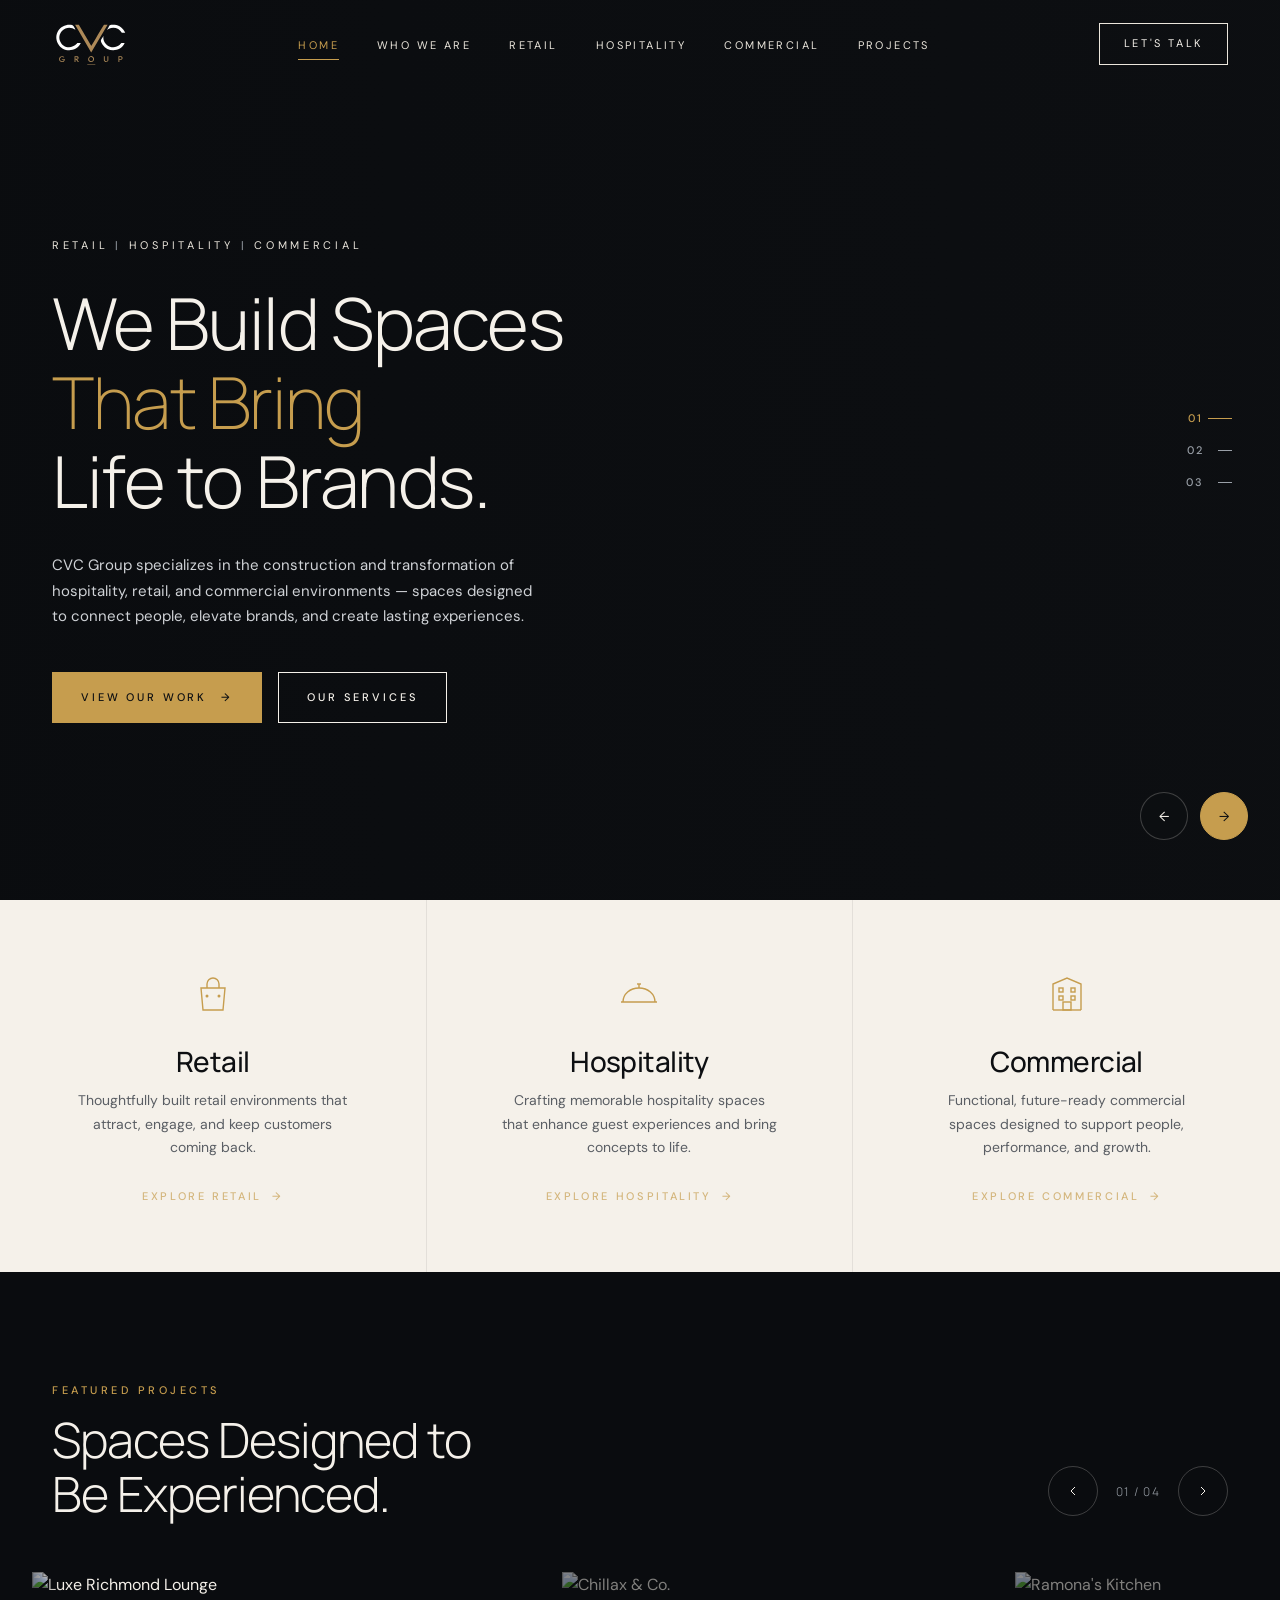
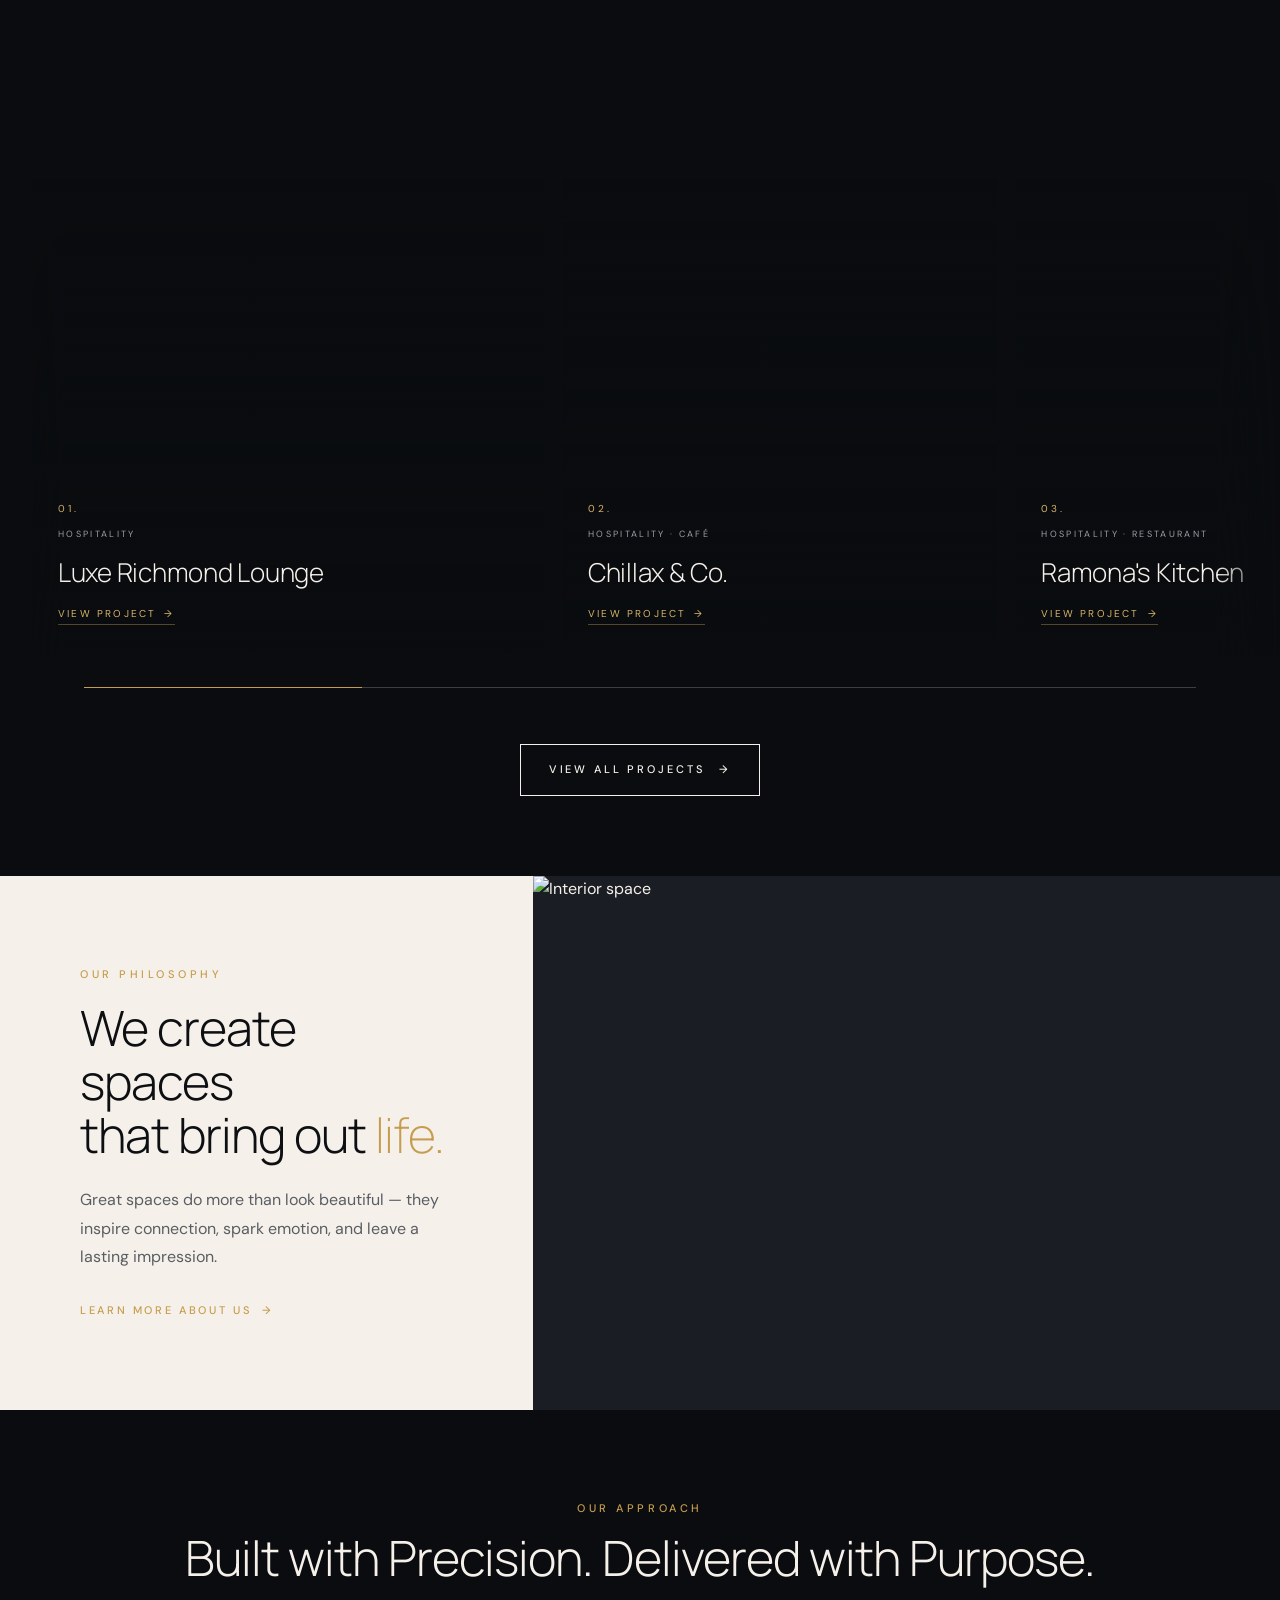
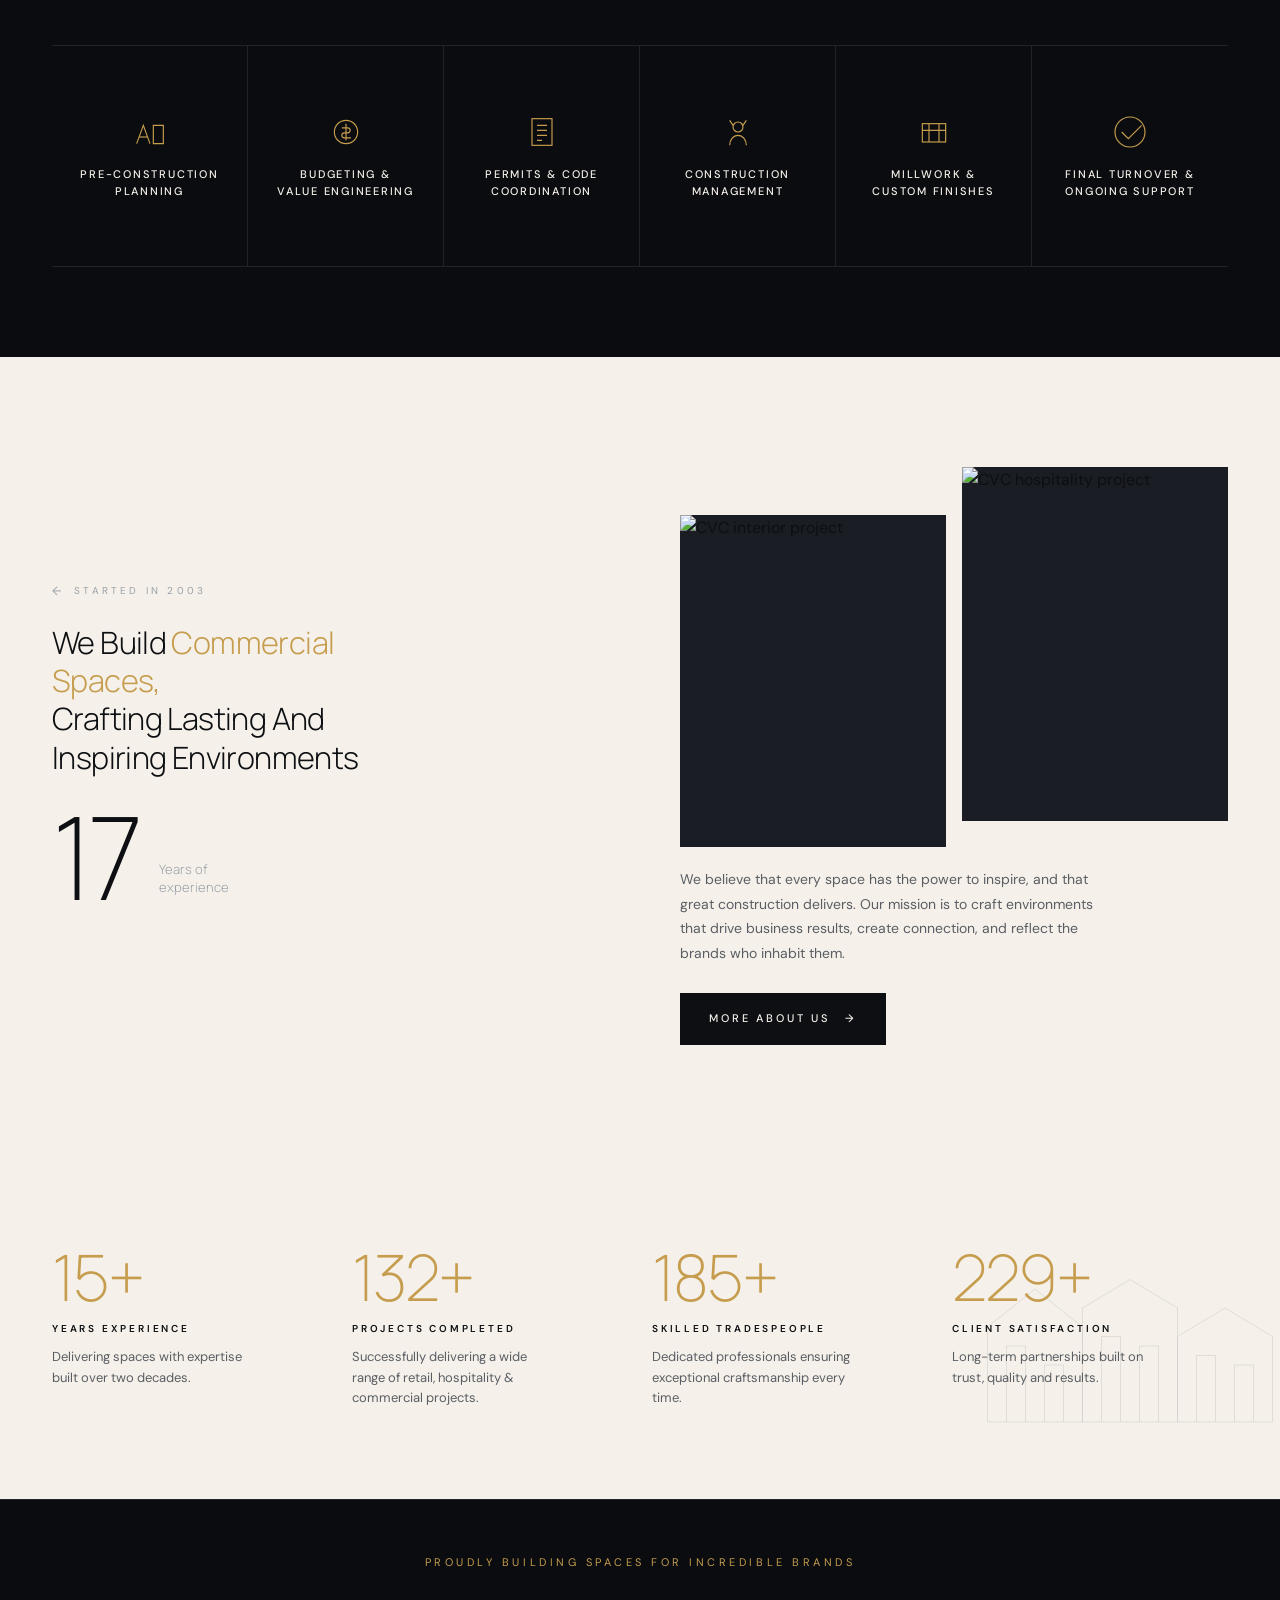
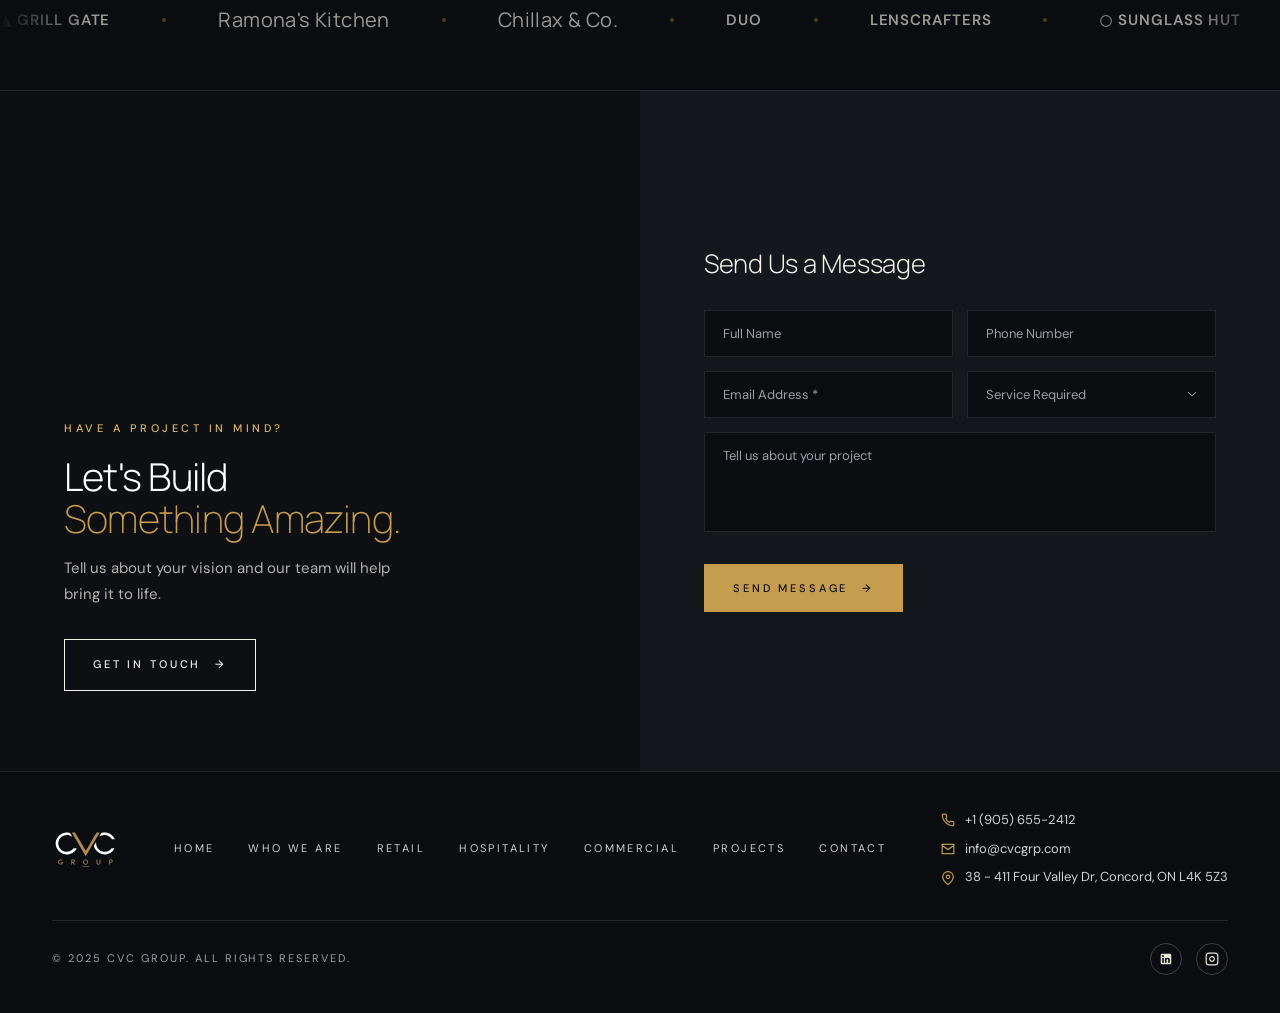
==== index.html @ 424b514c "Add files via upload" ====
<!DOCTYPE html>
<html lang="en">
<head>
<meta charset="UTF-8">
<meta name="viewport" content="width=device-width, initial-scale=1.0">
<title>CVC Group — We Build Spaces That Bring Life to Brands</title>
<meta name="description" content="CVC Group specializes in the construction and transformation of hospitality, retail, and commercial environments — spaces designed to connect people, elevate brands, and create lasting experiences.">
<link rel="preconnect" href="https://fonts.googleapis.com">
<link rel="preconnect" href="https://fonts.gstatic.com" crossorigin>
<link href="https://fonts.googleapis.com/css2?family=Manrope:wght@200;300;400;500;600;700&family=DM+Sans:ital,wght@0,200;0,300;0,400;0,500;1,300;1,400&display=swap" rel="stylesheet">
<link rel="stylesheet" href="css/style.css">
</head>
<body>

<!-- ============ NAV ============ -->
<nav class="nav">
  <div class="container nav-inner">
    <!-- New SVG logo -->
    <a href="index.html" class="logo" aria-label="CVC Group">
      <img class="logo-svg" src="cvc.svg" alt="CVC Group"
           onerror="this.style.display='none';this.nextElementSibling.style.display='flex'">
      <span class="logo-mark" style="display:none">C<span>V</span>C <span style="font-size:14px;letter-spacing:.3em;color:var(--muted);font-weight:300">Group</span></span>
    </a>
    <ul class="nav-links">
      <li><a href="index.html" class="active">Home</a></li>
      <li><a href="who-we-are.html">Who We Are</a></li>
      <li><a href="retail.html">Retail</a></li>
      <li><a href="hospitality.html">Hospitality</a></li>
      <li><a href="commercial.html">Commercial</a></li>
      <li><a href="projects.html">Projects</a></li>
    </ul>
    <a href="contact.html" class="nav-cta">Let's Talk</a>
    <button class="burger" aria-label="Menu"><span></span><span></span><span></span></button>
  </div>
</nav>

<!-- ============ HERO ============ -->
<section class="hero">
  <div class="hero-slides">
    <div class="hero-slide active" style="background-image:url('images/hero-slide-1.jpg')"></div>
    <div class="hero-slide" style="background-image:url('images/hero-slide-2.jpg')"></div>
    <div class="hero-slide" style="background-image:url('images/hero-slide-3.jpg')"></div>
  </div>
  <div class="container hero-inner">
    <div class="hero-tags rv">Retail <span>|</span> Hospitality <span>|</span> Commercial</div>
    <h1 class="hero-title rv rv-d1">We Build Spaces<br><span class="italic-accent">That Bring</span><br>Life to Brands.</h1>
    <p class="hero-sub rv rv-d2">CVC Group specializes in the construction and transformation of hospitality, retail, and commercial environments — spaces designed to connect people, elevate brands, and create lasting experiences.</p>
    <div class="hero-actions rv rv-d3">
      <a href="projects.html" class="btn btn-primary">View Our Work <span class="arr">→</span></a>
      <a href="#services" class="btn btn-ghost">Our Services</a>
    </div>
  </div>
  <div class="hero-dots">
    <button class="hero-dot active">01</button>
    <button class="hero-dot">02</button>
    <button class="hero-dot">03</button>
  </div>
  <div class="hero-arrows">
    <button class="hero-arrow prev" aria-label="Previous">←</button>
    <button class="hero-arrow next active" aria-label="Next">→</button>
  </div>
</section>

<!-- ============ SERVICE TRIPTYCH ============ -->
<section id="services" class="tri">
  <div class="tri-item rv">
    <div class="tri-icon">
      <svg viewBox="0 0 48 48" fill="none" stroke="currentColor" stroke-width="1.4" width="48" height="48">
        <path d="M12 18h24l-2 22H14L12 18Z"/><path d="M18 18v-4a6 6 0 0 1 12 0v4"/><circle cx="18" cy="26" r=".8" fill="currentColor"/><circle cx="30" cy="26" r=".8" fill="currentColor"/>
      </svg>
    </div>
    <h3>Retail</h3>
    <p>Thoughtfully built retail environments that attract, engage, and keep customers coming back.</p>
    <a href="retail.html" class="link-cta">Explore Retail <span>→</span></a>
  </div>
  <div class="tri-item rv rv-d1">
    <div class="tri-icon">
      <svg viewBox="0 0 48 48" fill="none" stroke="currentColor" stroke-width="1.4" width="48" height="48">
        <path d="M8 32c0-8 7-14 16-14s16 6 16 14"/><path d="M6 32h36"/><path d="M24 18v-4"/><path d="M22 14h4"/>
      </svg>
    </div>
    <h3>Hospitality</h3>
    <p>Crafting memorable hospitality spaces that enhance guest experiences and bring concepts to life.</p>
    <a href="hospitality.html" class="link-cta">Explore Hospitality <span>→</span></a>
  </div>
  <div class="tri-item rv rv-d2">
    <div class="tri-icon">
      <svg viewBox="0 0 48 48" fill="none" stroke="currentColor" stroke-width="1.4" width="48" height="48">
        <path d="M10 40V14l14-6 14 6v26"/><path d="M10 40h28"/><rect x="16" y="18" width="4" height="4"/><rect x="28" y="18" width="4" height="4"/><rect x="16" y="26" width="4" height="4"/><rect x="28" y="26" width="4" height="4"/><rect x="20" y="32" width="8" height="8"/>
      </svg>
    </div>
    <h3>Commercial</h3>
    <p>Functional, future-ready commercial spaces designed to support people, performance, and growth.</p>
    <a href="commercial.html" class="link-cta">Explore Commercial <span>→</span></a>
  </div>
</section>

<!-- ============ FEATURED PROJECTS CAROUSEL ============ -->
<section class="proj-carousel-section">
  <div class="container">
    <div class="proj-carousel-header rv">
      <div class="section-head">
        <div class="eyebrow">Featured Projects</div>
        <h2>Spaces Designed to<br>Be Experienced.</h2>
      </div>
      <div class="carousel-controls">
        <button class="carousel-btn" id="carouselPrev" aria-label="Previous project">
          <svg viewBox="0 0 24 24" fill="none" stroke="currentColor" stroke-width="1.5"><path d="M15 18l-6-6 6-6"/></svg>
        </button>
        <span class="carousel-counter" id="carouselCounter">01 / 04</span>
        <button class="carousel-btn" id="carouselNext" aria-label="Next project">
          <svg viewBox="0 0 24 24" fill="none" stroke="currentColor" stroke-width="1.5"><path d="M9 18l6-6-6-6"/></svg>
        </button>
      </div>
    </div>
  </div>

  <div class="carousel-viewport" id="carouselViewport">
    <div class="carousel-track" id="carouselTrack">
      <div class="proj-card-c is-active">
        <img src="images/hospitality-lounge.jpg" alt="Luxe Richmond Lounge">
        <div class="proj-card-body">
          <span class="proj-card-num">01.</span>
          <span class="proj-card-cat">Hospitality</span>
          <div class="proj-card-title">Luxe Richmond Lounge</div>
          <a href="projects.html" class="proj-card-link">View Project <span>→</span></a>
        </div>
      </div>
      <div class="proj-card-c">
        <img src="images/hero-slide-2.jpg" alt="Chillax & Co.">
        <div class="proj-card-body">
          <span class="proj-card-num">02.</span>
          <span class="proj-card-cat">Hospitality · Café</span>
          <div class="proj-card-title">Chillax &amp; Co.</div>
          <a href="projects.html" class="proj-card-link">View Project <span>→</span></a>
        </div>
      </div>
      <div class="proj-card-c">
        <img src="images/timeline-2014.jpg" alt="Ramona's Kitchen">
        <div class="proj-card-body">
          <span class="proj-card-num">03.</span>
          <span class="proj-card-cat">Hospitality · Restaurant</span>
          <div class="proj-card-title">Ramona's Kitchen</div>
          <a href="projects.html" class="proj-card-link">View Project <span>→</span></a>
        </div>
      </div>
      <div class="proj-card-c">
        <img src="images/timeline-2019.jpg" alt="Duo Patisserie & Café">
        <div class="proj-card-body">
          <span class="proj-card-num">04.</span>
          <span class="proj-card-cat">Hospitality · Café</span>
          <div class="proj-card-title">Duo Patisserie &amp; Café</div>
          <a href="projects.html" class="proj-card-link">View Project <span>→</span></a>
        </div>
      </div>
    </div>
  </div>

  <div class="container">
    <div class="carousel-progress rv">
      <div class="carousel-progress-track">
        <div class="carousel-progress-fill" id="carouselProgress" style="width:25%"></div>
      </div>
    </div>
    <div class="proj-carousel-cta rv">
      <a href="projects.html" class="btn btn-ghost">View All Projects <span class="arr">→</span></a>
    </div>
  </div>
</section>

<!-- ============ PHILOSOPHY SPLIT ============ -->
<section class="split">
  <div class="split-text rv">
    <div class="eyebrow">Our Philosophy</div>
    <h2>We create spaces<br>that bring out <span class="italic-accent">life.</span></h2>
    <p>Great spaces do more than look beautiful — they inspire connection, spark emotion, and leave a lasting impression.</p>
    <a href="who-we-are.html" class="link-cta">Learn More About Us <span>→</span></a>
  </div>
  <div class="split-img rv rv-d1">
    <img src="images/philosophy-split.jpg" alt="Interior space">
  </div>
</section>

<!-- ============ APPROACH ============ -->
<section class="approach">
  <div class="container">
    <div class="approach-head rv">
      <div class="eyebrow">Our Approach</div>
      <h2>Built with Precision. Delivered with Purpose.</h2>
    </div>
    <div class="approach-grid rv rv-d1">

      <div class="approach-item">
        <div class="approach-front">
          <svg class="approach-icon" viewBox="0 0 48 48" fill="none" stroke="currentColor" stroke-width="1.4"><path d="M8 38l8-22 8 22"/><path d="M28 16h12v22H28z"/><path d="M11 30h10"/></svg>
          <h4>Pre-Construction<br>Planning</h4>
        </div>
        <div class="approach-back">
          <h4>Pre-Construction<br>Planning</h4>
          <p class="approach-desc">Scope, budget, and milestones locked before the first tool is lifted — protecting your investment from day one.</p>
        </div>
      </div>

      <div class="approach-item">
        <div class="approach-front">
          <svg class="approach-icon" viewBox="0 0 48 48" fill="none" stroke="currentColor" stroke-width="1.4"><circle cx="24" cy="24" r="14"/><path d="M24 14v20M19 19h7a3 3 0 0 1 0 6h-4a3 3 0 0 0 0 6h8"/></svg>
          <h4>Budgeting &amp;<br>Value Engineering</h4>
        </div>
        <div class="approach-back">
          <h4>Budgeting &amp;<br>Value Engineering</h4>
          <p class="approach-desc">Cost control without sacrificing design — smarter solutions that preserve intent and keep the number real.</p>
        </div>
      </div>

      <div class="approach-item">
        <div class="approach-front">
          <svg class="approach-icon" viewBox="0 0 48 48" fill="none" stroke="currentColor" stroke-width="1.4"><rect x="12" y="8" width="24" height="32"/><path d="M18 16h12M18 22h12M18 28h12M18 34h6"/></svg>
          <h4>Permits &amp; Code<br>Coordination</h4>
        </div>
        <div class="approach-back">
          <h4>Permits &amp; Code<br>Coordination</h4>
          <p class="approach-desc">Every permit, inspection, and compliance requirement handled — you never worry about what's behind the scenes.</p>
        </div>
      </div>

      <div class="approach-item">
        <div class="approach-front">
          <svg class="approach-icon" viewBox="0 0 48 48" fill="none" stroke="currentColor" stroke-width="1.4"><circle cx="24" cy="18" r="6"/><path d="M14 40c0-6 4-12 10-12s10 6 10 12"/><path d="M30 16l4-6M18 16l-4-6"/></svg>
          <h4>Construction<br>Management</h4>
        </div>
        <div class="approach-back">
          <h4>Construction<br>Management</h4>
          <p class="approach-desc">Full trade and timeline ownership — every checkpoint managed with precision and direct accountability.</p>
        </div>
      </div>

      <div class="approach-item">
        <div class="approach-front">
          <svg class="approach-icon" viewBox="0 0 48 48" fill="none" stroke="currentColor" stroke-width="1.4"><rect x="10" y="14" width="28" height="22"/><path d="M10 22h28M18 14v22M30 14v22"/></svg>
          <h4>Millwork &amp;<br>Custom Finishes</h4>
        </div>
        <div class="approach-back">
          <h4>Millwork &amp;<br>Custom Finishes</h4>
          <p class="approach-desc">The details guests touch are where good builds become memorable ones. We treat every finish as a feature.</p>
        </div>
      </div>

      <div class="approach-item">
        <div class="approach-front">
          <svg class="approach-icon" viewBox="0 0 48 48" fill="none" stroke="currentColor" stroke-width="1.4"><path d="M14 24l8 8 16-16"/><circle cx="24" cy="24" r="18"/></svg>
          <h4>Final Turnover &amp;<br>Ongoing Support</h4>
        </div>
        <div class="approach-back">
          <h4>Final Turnover &amp;<br>Ongoing Support</h4>
          <p class="approach-desc">We stay engaged post-handover — your space opens on time and keeps performing exactly as designed.</p>
        </div>
      </div>

    </div>
  </div>
</section>


<!-- ============ ABOUT FEATURE — Reference section after services ============ -->
<section class="about-feature">
  <div class="about-feature-inner">
    <div class="about-feature-text stagger-rv">
      <div class="about-feature-started rv">Started in 2003</div>
      <h2 class="about-feature-headline rv">We Build <em>Commercial Spaces,</em><br>Crafting Lasting And<br>Inspiring Environments</h2>
      <div class="about-feature-stat-row rv">
        <div class="about-feature-big-num" data-count="22" data-suffix="">0</div>
        <div class="about-feature-stat-label">Years of<br>experience</div>
      </div>
    </div>
    <div class="about-feature-right rv rv-d1">
      <div class="about-feature-images">
        <div class="about-feature-img">
          <img src="images/about-feature-1.jpg" alt="CVC interior project">
        </div>
        <div class="about-feature-img">
          <img src="images/philosophy-split.jpg" alt="CVC hospitality project">
        </div>
      </div>
      <p class="about-feature-body">We believe that every space has the power to inspire, and that great construction delivers. Our mission is to craft environments that drive business results, create connection, and reflect the brands who inhabit them.</p>
      <a href="who-we-are.html" class="btn btn-dark" style="align-self:flex-start">More About Us <span class="arr">→</span></a>
    </div>
  </div>
</section>

<!-- ============ STATS ============ -->
<section class="stats">
  <svg class="stats-bg" viewBox="0 0 400 300" fill="none" stroke="currentColor" stroke-width=".6">
    <path d="M50 250h300M50 250V150l50-40 50 40v100M150 250V130l50-30 50 30v120M250 250V160l50-30 50 30v90"/>
    <path d="M70 250v-80h20v80M110 250v-60h20v60M170 250v-90h20v90M210 250v-80h20v80M270 250v-70h20v70M310 250v-60h20v60"/>
  </svg>
  <div class="container">
    <div class="stats-grid">
      <div class="rv">
        <div class="stat-num"><span data-count="22">0</span><span>+</span></div>
        <div class="stat-label">Years Experience</div>
        <p class="stat-desc">Delivering spaces with expertise built over two decades.</p>
      </div>
      <div class="rv rv-d1">
        <div class="stat-num"><span data-count="189">0</span><span>+</span></div>
        <div class="stat-label">Projects Completed</div>
        <p class="stat-desc">Successfully delivering a wide range of retail, hospitality &amp; commercial projects.</p>
      </div>
      <div class="rv rv-d2">
        <div class="stat-num"><span data-count="265">0</span><span>+</span></div>
        <div class="stat-label">Skilled Tradespeople</div>
        <p class="stat-desc">Dedicated professionals ensuring exceptional craftsmanship every time.</p>
      </div>
      <div class="rv rv-d3">
        <div class="stat-num"><span data-count="328">0</span><span>+</span></div>
        <div class="stat-label">Client Satisfaction</div>
        <p class="stat-desc">Long-term partnerships built on trust, quality and results.</p>
      </div>
    </div>
  </div>
</section>

<!-- ============ BRANDS — Infinite Marquee ============ -->
<section class="brands">
  <div class="brands-head rv">Proudly Building Spaces for Incredible Brands</div>
  <div class="brands-track">
    <div class="brands-rows">
      <!-- Row 1: left to right -->
      <div class="brand-row brand-row-1">
        <span class="brand-logo sans">▲ Grill Gate</span>
        <span class="brand-sep"></span>
        <span class="brand-logo">Ramona's Kitchen</span>
        <span class="brand-sep"></span>
        <span class="brand-logo">Chillax &amp; Co.</span>
        <span class="brand-sep"></span>
        <span class="brand-logo sans">DUO</span>
        <span class="brand-sep"></span>
        <span class="brand-logo sans">LensCrafters</span>
        <span class="brand-sep"></span>
        <span class="brand-logo sans">○ sunglass hut</span>
        <span class="brand-sep"></span>
        <span class="brand-logo">Ray-Ban</span>
        <span class="brand-sep"></span>
        <!-- Duplicate for seamless loop -->
        <span class="brand-logo sans">▲ Grill Gate</span>
        <span class="brand-sep"></span>
        <span class="brand-logo">Ramona's Kitchen</span>
        <span class="brand-sep"></span>
        <span class="brand-logo">Chillax &amp; Co.</span>
        <span class="brand-sep"></span>
        <span class="brand-logo sans">DUO</span>
        <span class="brand-sep"></span>
        <span class="brand-logo sans">LensCrafters</span>
        <span class="brand-sep"></span>
        <span class="brand-logo sans">○ sunglass hut</span>
        <span class="brand-sep"></span>
        <span class="brand-logo">Ray-Ban</span>
        <span class="brand-sep"></span>
      </div>
      <!-- Row 2: right to left -->
      <div class="brand-row brand-row-2">
        <span class="brand-logo sans">○ sunglass hut</span>
        <span class="brand-sep"></span>
        <span class="brand-logo">Ray-Ban</span>
        <span class="brand-sep"></span>
        <span class="brand-logo sans">LensCrafters</span>
        <span class="brand-sep"></span>
        <span class="brand-logo sans">DUO</span>
        <span class="brand-sep"></span>
        <span class="brand-logo">Chillax &amp; Co.</span>
        <span class="brand-sep"></span>
        <span class="brand-logo">Ramona's Kitchen</span>
        <span class="brand-sep"></span>
        <span class="brand-logo sans">▲ Grill Gate</span>
        <span class="brand-sep"></span>
        <!-- Duplicate -->
        <span class="brand-logo sans">○ sunglass hut</span>
        <span class="brand-sep"></span>
        <span class="brand-logo">Ray-Ban</span>
        <span class="brand-sep"></span>
        <span class="brand-logo sans">LensCrafters</span>
        <span class="brand-sep"></span>
        <span class="brand-logo sans">DUO</span>
        <span class="brand-sep"></span>
        <span class="brand-logo">Chillax &amp; Co.</span>
        <span class="brand-sep"></span>
        <span class="brand-logo">Ramona's Kitchen</span>
        <span class="brand-sep"></span>
        <span class="brand-logo sans">▲ Grill Gate</span>
        <span class="brand-sep"></span>
      </div>
    </div>
  </div>
</section>

<!-- ============ CONTACT — Premium split with form ============ -->
<section class="home-contact" id="contact">
  <div class="home-contact-left rv">
    <div class="home-contact-left-bg" style="background-image:url('images/contact-bg.jpg')"></div>
    <div class="eyebrow">Have a Project in Mind?</div>
    <h2>Let's Build<br><span class="italic-accent">Something Amazing.</span></h2>
    <p>Tell us about your vision and our team will help bring it to life.</p>
    <a href="contact.html" class="btn btn-ghost" style="align-self:flex-start">Get in Touch <span class="arr">→</span></a>
  </div>
  <div class="home-contact-right rv rv-d1">
    <h3>Send Us a Message</h3>
    <form class="home-contact-form" onsubmit="event.preventDefault(); this.innerHTML='<p style=&quot;color:var(--gold);font-size:15px&quot;>Thanks — we\'ll be in touch shortly.</p>'">
      <div class="form-row">
        <input type="text" class="form-input" placeholder="Full Name" required>
        <input type="tel" class="form-input" placeholder="Phone Number">
      </div>
      <div class="form-row">
        <input type="email" class="form-input" placeholder="Email Address *" required>
        <select class="form-select">
          <option value="">Service Required</option>
          <option>Retail Build-out</option>
          <option>Hospitality Construction</option>
          <option>Commercial Construction</option>
          <option>Renovation / Tenant Improvement</option>
          <option>Other</option>
        </select>
      </div>
      <textarea class="form-textarea" placeholder="Tell us about your project"></textarea>
      <button type="submit" class="btn btn-primary" style="align-self:flex-start">Send Message <span class="arr">→</span></button>
    </form>
  </div>
</section>

<!-- ============ FOOTER ============ -->
<footer class="footer">
  <div class="container">
    <div class="footer-inner">
      <div class="footer-logo">
        <img class="logo-svg" src="cvc.svg" alt="CVC Group"
             onerror="this.style.display='none';this.nextElementSibling.style.display='flex'">
        <span class="logo-mark" style="display:none">C<span>V</span>C</span>
      </div>
      <div class="footer-links">
        <a href="index.html">Home</a>
        <a href="who-we-are.html">Who We Are</a>
        <a href="retail.html">Retail</a>
        <a href="hospitality.html">Hospitality</a>
        <a href="commercial.html">Commercial</a>
        <a href="projects.html">Projects</a>
        <a href="contact.html">Contact</a>
      </div>
      <div class="footer-contact">
        <div><svg width="14" height="14" viewBox="0 0 24 24" fill="none" stroke="currentColor" stroke-width="2"><path d="M22 16.92v3a2 2 0 0 1-2.18 2 19.86 19.86 0 0 1-8.63-3.07 19.5 19.5 0 0 1-6-6A19.86 19.86 0 0 1 2.12 4.18 2 2 0 0 1 4.11 2h3a2 2 0 0 1 2 1.72 12.84 12.84 0 0 0 .7 2.81 2 2 0 0 1-.45 2.11L8.09 9.91a16 16 0 0 0 6 6l1.27-1.27a2 2 0 0 1 2.11-.45 12.84 12.84 0 0 0 2.81.7A2 2 0 0 1 22 16.92z"/></svg>+1 (905) 655-2412</div>
        <div><svg width="14" height="14" viewBox="0 0 24 24" fill="none" stroke="currentColor" stroke-width="2"><rect x="2" y="4" width="20" height="16"/><path d="m22 6-10 7L2 6"/></svg>info@cvcgrp.com</div>
        <div><svg width="14" height="14" viewBox="0 0 24 24" fill="none" stroke="currentColor" stroke-width="2"><path d="M21 10c0 7-9 13-9 13s-9-6-9-13a9 9 0 0 1 18 0z"/><circle cx="12" cy="10" r="3"/></svg>38 - 411 Four Valley Dr, Concord, ON L4K 5Z3</div>
      </div>
    </div>
    <div class="footer-bottom">
      <div>© 2025 CVC Group. All Rights Reserved.</div>
      <div class="footer-social">
        <a href="#" aria-label="LinkedIn"><svg width="14" height="14" viewBox="0 0 24 24" fill="currentColor"><path d="M19 3a2 2 0 0 1 2 2v14a2 2 0 0 1-2 2H5a2 2 0 0 1-2-2V5a2 2 0 0 1 2-2h14m-.5 15.5v-5.3a3.26 3.26 0 0 0-3.26-3.26c-.85 0-1.84.52-2.32 1.3v-1.11h-2.79v8.37h2.79v-4.93c0-.77.62-1.4 1.39-1.4a1.4 1.4 0 0 1 1.4 1.4v4.93h2.79M6.88 8.56a1.68 1.68 0 0 0 1.68-1.68c0-.93-.75-1.69-1.68-1.69a1.69 1.69 0 0 0-1.69 1.69c0 .93.76 1.68 1.69 1.68m1.39 9.94v-8.37H5.5v8.37h2.77z"/></svg></a>
        <a href="#" aria-label="Instagram"><svg width="14" height="14" viewBox="0 0 24 24" fill="none" stroke="currentColor" stroke-width="2"><rect x="2" y="2" width="20" height="20" rx="5"/><path d="M16 11.37A4 4 0 1 1 12.63 8 4 4 0 0 1 16 11.37z"/><line x1="17.5" y1="6.5" x2="17.51" y2="6.5"/></svg></a>
      </div>
    </div>
  </div>
</footer>

<script src="js/main.js"></script>
<script>
/* ============ PROJECTS CAROUSEL ============ */
(function() {
  const track      = document.getElementById('carouselTrack');
  const viewport   = document.getElementById('carouselViewport');
  const cards      = Array.from(track.querySelectorAll('.proj-card-c'));
  const prevBtn    = document.getElementById('carouselPrev');
  const nextBtn    = document.getElementById('carouselNext');
  const counterEl  = document.getElementById('carouselCounter');
  const progressEl = document.getElementById('carouselProgress');
  const total      = cards.length;
  let activeIdx    = 0;
  let busy         = false;

  function getGap() {
    return parseFloat(window.getComputedStyle(track).gap) || 18;
  }

  function calcOffset(idx) {
    const vw  = viewport.getBoundingClientRect().width;
    const gap = getGap();
    let off   = 0;
    for (let i = 0; i < idx; i++) {
      off += cards[i].getBoundingClientRect().width + gap;
    }
    const cw = cards[idx].getBoundingClientRect().width;
    return Math.max(0, off - (vw - cw) / 2);
  }

  function update(newIdx) {
    if (busy) return;
    busy = true;
    cards[activeIdx].classList.remove('is-active');
    activeIdx = ((newIdx % total) + total) % total;
    cards[activeIdx].classList.add('is-active');
    // Allow layout to repaint before measuring
    requestAnimationFrame(() => {
      track.style.transform = `translateX(-${calcOffset(activeIdx)}px)`;
      counterEl.textContent =
        String(activeIdx + 1).padStart(2, '0') + ' / ' + String(total).padStart(2, '0');
      progressEl.style.width = ((activeIdx + 1) / total * 100) + '%';
      setTimeout(() => { busy = false; }, 900);
    });
  }

  prevBtn.addEventListener('click', () => update(activeIdx - 1));
  nextBtn.addEventListener('click', () => update(activeIdx + 1));

  // Click side cards to focus
  cards.forEach((c, i) => {
    c.addEventListener('click', () => { if (i !== activeIdx) update(i); });
  });

  // Keyboard
  document.addEventListener('keydown', e => {
    if (e.key === 'ArrowLeft')  update(activeIdx - 1);
    if (e.key === 'ArrowRight') update(activeIdx + 1);
  });

  // Touch swipe
  let tx = 0;
  viewport.addEventListener('touchstart', e => { tx = e.changedTouches[0].screenX; }, { passive: true });
  viewport.addEventListener('touchend',   e => {
    const diff = tx - e.changedTouches[0].screenX;
    if (Math.abs(diff) > 50) update(diff > 0 ? activeIdx + 1 : activeIdx - 1);
  }, { passive: true });

  // Init — no transition on first paint
  track.style.transition = 'none';
  requestAnimationFrame(() => {
    track.style.transform = `translateX(-${calcOffset(0)}px)`;
    requestAnimationFrame(() => { track.style.transition = ''; });
  });

  // Reposition on resize
  let resizeRaf;
  window.addEventListener('resize', () => {
    cancelAnimationFrame(resizeRaf);
    resizeRaf = requestAnimationFrame(() => {
      track.style.transition = 'none';
      track.style.transform = `translateX(-${calcOffset(activeIdx)}px)`;
      requestAnimationFrame(() => { track.style.transition = ''; });
    });
  });
})();
</script>
</body>
</html>
---- css/style.css ----
/* ============================================================
   CVC GROUP — style.css (clean rebuild)
   Manrope (display) + DM Sans (body)
   ============================================================ */

@import url('https://fonts.googleapis.com/css2?family=Manrope:wght@200;300;400;500;600;700&family=DM+Sans:ital,wght@0,200;0,300;0,400;0,500;1,300;1,400&display=swap');

/* ── TOKENS ──────────────────────────────────────────────── */
:root {
  --bg:          #0d0f12;
  --bg-dark:     #0a0c0f;
  --surface:     #14171c;
  --surface-2:   #1a1e24;
  --cream:       #f5f1ea;
  --cream-2:     #ebe6dc;
  --ink:         #0d0f12;
  --gold:        #c69d4e;
  --gold-lt:     #d9b56b;
  --gold-soft:   rgba(198,157,78,.18);
  --muted:       #9aa0a8;
  --muted-2:     #cfd2d6;
  --line:        rgba(245,241,234,.10);
  --line-strong: rgba(245,241,234,.22);
  --f-display:   'Manrope', -apple-system, system-ui, sans-serif;
  --f-body:      'DM Sans', -apple-system, system-ui, sans-serif;
  --container:   1240px;
  --t:           cubic-bezier(.22,.61,.36,1);
}

/* ── RESET ───────────────────────────────────────────────── */
*, *::before, *::after { box-sizing: border-box; margin: 0; padding: 0; }
html { scroll-behavior: smooth; }
body {
  font-family: var(--f-body);
  background: var(--bg); color: var(--cream);
  line-height: 1.6; -webkit-font-smoothing: antialiased;
  overflow-x: hidden;
}
img { max-width: 100%; display: block; }
a { color: inherit; text-decoration: none; }
button { font-family: inherit; cursor: pointer; border: none; background: none; color: inherit; }
ul { list-style: none; }
.container { max-width: var(--container); margin: 0 auto; padding: 0 32px; }

/* ── TYPOGRAPHY ──────────────────────────────────────────── */
.eyebrow {
  font-size: 11px; letter-spacing: .32em; text-transform: uppercase;
  color: var(--gold); font-weight: 500;
}
h1,h2,h3,h4 { font-family: var(--f-display); font-weight: 300; line-height: 1.1; letter-spacing: -.02em; }
h1 { font-size: clamp(40px,5.6vw,76px); }
h2 { font-size: clamp(30px,3.8vw,52px); }
h3 { font-size: clamp(20px,2.2vw,28px); }
.italic-accent { color: var(--gold); font-weight: 200; }

/* ── ANIMATIONS ──────────────────────────────────────────── */
.rv { opacity: 0; transform: translateY(28px); transition: opacity .9s var(--t), transform .9s var(--t); }
.rv.in { opacity: 1; transform: none; }
.rv-d1 { transition-delay: .08s; }
.rv-d2 { transition-delay: .16s; }
.rv-d3 { transition-delay: .24s; }
.rv-d4 { transition-delay: .32s; }
/* stagger-rv: children animate individually when parent gets .in */
.stagger-rv > * { opacity: 0; transform: translateY(22px); transition: opacity .85s var(--t), transform .85s var(--t); }
.stagger-rv.in > * { opacity: 1; transform: none; }
.stagger-rv.in > *:nth-child(1) { transition-delay: 0ms; }
.stagger-rv.in > *:nth-child(2) { transition-delay: 80ms; }
.stagger-rv.in > *:nth-child(3) { transition-delay: 160ms; }
.stagger-rv.in > *:nth-child(4) { transition-delay: 240ms; }

/* ── BUTTONS ─────────────────────────────────────────────── */
.btn {
  display: inline-flex; align-items: center; gap: 14px;
  padding: 16px 28px; font-size: 11px; letter-spacing: .26em; text-transform: uppercase;
  font-weight: 500; border: 1px solid transparent; transition: all .35s var(--t); cursor: pointer;
}
.btn-primary { background: var(--gold); color: var(--ink); }
.btn-primary:hover { background: var(--gold-lt); transform: translateY(-1px); }
.btn-ghost { border-color: var(--cream); color: var(--cream); }
.btn-ghost:hover { background: var(--cream); color: var(--ink); }
.btn-dark { background: var(--ink); color: var(--cream); border-color: var(--ink); }
.btn-dark:hover { background: transparent; color: var(--ink); border-color: var(--ink); }
.btn .arr { transition: transform .3s var(--t); }
.btn:hover .arr { transform: translateX(4px); }
.link-cta {
  display: inline-flex; align-items: center; gap: 10px;
  font-size: 11px; letter-spacing: .24em; text-transform: uppercase;
  color: var(--gold); font-weight: 500; transition: gap .3s var(--t);
}
.link-cta:hover { gap: 16px; }

/* ── NAV ─────────────────────────────────────────────────── */
.nav {
  position: fixed; top: 0; left: 0; right: 0; z-index: 100;
  padding: 22px 0;
  transition: background .4s var(--t), padding .4s var(--t), border-color .4s var(--t);
  border-bottom: 1px solid transparent;
}
.nav.scrolled {
  background: rgba(13,15,18,.9); backdrop-filter: blur(16px);
  padding: 14px 0; border-bottom-color: var(--line);
}
.nav-inner { display: flex; align-items: center; justify-content: space-between; gap: 32px; }
.logo { display: flex; align-items: center; text-decoration: none; }
.logo-svg { height: 44px; width: auto; display: block; }
.logo-mark { font-family: var(--f-display); font-size: 28px; color: var(--cream); letter-spacing: .06em; font-weight: 200; }
.logo-mark span { color: var(--gold); }
.nav-links { display: flex; gap: 38px; align-items: center; list-style: none; }
.nav-links a {
  font-size: 11px; letter-spacing: .22em; text-transform: uppercase;
  color: var(--cream-2); position: relative; padding: 6px 0; transition: color .25s var(--t);
}
.nav-links a:hover, .nav-links a.active { color: var(--gold); }
.nav-links a.active::after {
  content: ""; position: absolute; left: 0; right: 0; bottom: -2px; height: 1px; background: var(--gold);
}
.nav-cta {
  border: 1px solid var(--cream-2); padding: 11px 24px;
  font-size: 11px; letter-spacing: .24em; text-transform: uppercase;
  color: var(--cream); transition: all .3s var(--t);
}
.nav-cta:hover { background: var(--gold); border-color: var(--gold); color: var(--ink); }
.burger { display: none; flex-direction: column; gap: 5px; padding: 8px; }
.burger span { width: 22px; height: 1.5px; background: var(--cream); transition: .3s; }

/* ── HERO ────────────────────────────────────────────────── */
.hero {
  position: relative; min-height: 100vh; display: flex; align-items: center;
  padding: 140px 0 80px; overflow: hidden;
}
.hero-slides { position: absolute; inset: 0; z-index: 0; }
.hero-slide {
  position: absolute; inset: 0; background-size: cover; background-position: center;
  opacity: 0; transition: opacity 1.4s var(--t);
}
.hero-slide.active { opacity: 1; }
.hero-slide::after {
  content: ""; position: absolute; inset: 0;
  background: linear-gradient(90deg, rgba(10,12,15,.92) 0%, rgba(10,12,15,.55) 45%, rgba(10,12,15,.15) 100%);
}
.hero-inner { position: relative; z-index: 2; width: 100%; }
.hero-tags { font-size: 11px; letter-spacing: .34em; text-transform: uppercase; color: var(--cream-2); margin-bottom: 30px; }
.hero-tags span { color: var(--muted); }
.hero-title { margin-bottom: 32px; max-width: 760px; }
.hero-sub { max-width: 480px; color: var(--muted-2); font-size: 15px; line-height: 1.7; margin-bottom: 42px; }
.hero-actions { display: flex; gap: 16px; flex-wrap: wrap; }
.hero-dots {
  position: absolute; right: 48px; top: 50%; transform: translateY(-50%);
  display: flex; flex-direction: column; gap: 18px; z-index: 3;
}
.hero-dot {
  font-size: 11px; letter-spacing: .18em; color: var(--muted);
  position: relative; padding-right: 28px; cursor: pointer; transition: color .3s var(--t); font-weight: 500;
}
.hero-dot::after {
  content: ""; position: absolute; right: 0; top: 50%; width: 14px; height: 1px;
  background: var(--muted); transition: all .3s var(--t);
}
.hero-dot.active { color: var(--gold); }
.hero-dot.active::after { width: 24px; background: var(--gold); }
.hero-arrows { position: absolute; right: 32px; bottom: 60px; display: flex; gap: 12px; z-index: 3; }
.hero-arrow {
  width: 48px; height: 48px; border-radius: 50%; border: 1px solid var(--line-strong);
  display: flex; align-items: center; justify-content: center;
  background: rgba(13,15,18,.4); transition: all .3s var(--t);
}
.hero-arrow:hover,
.hero-arrow.active { background: var(--gold); border-color: var(--gold); color: var(--ink); }

/* ── SECTIONS ────────────────────────────────────────────── */
section { position: relative; }
.section { padding: 110px 0; }
.section-light { background: var(--cream); color: var(--ink); }
.section-dark { background: var(--bg-dark); }
.section-head { text-align: center; margin-bottom: 64px; }
.section-head .eyebrow { margin-bottom: 14px; }
.section-head h2 { max-width: 780px; margin: 0 auto; }

/* ── SERVICE TRIPTYCH ────────────────────────────────────── */
.tri { display: grid; grid-template-columns: repeat(3,1fr); background: var(--cream); }
.tri-item {
  padding: 64px 40px; text-align: center;
  border-right: 1px solid rgba(13,15,18,.08);
  color: var(--ink); transition: background .35s var(--t);
}
.tri-item:last-child { border-right: none; }
.tri-item:hover { background: #ebe6dc; }
.tri-icon { width: 60px; height: 60px; margin: 0 auto 22px; display: flex; align-items: center; justify-content: center; color: var(--gold); }
.tri-item h3 { margin-bottom: 12px; color: var(--ink); font-weight: 500; transition: color .35s var(--t); }
.tri-item p { color: #5a5e64; font-size: 14px; line-height: 1.7; margin-bottom: 22px; max-width: 280px; margin-left: auto; margin-right: auto; }
.tri-item .link-cta { opacity: .7; transition: opacity .35s var(--t), gap .3s var(--t); }
.tri-item:hover .link-cta { opacity: 1; }

/* ── PROJECTS CAROUSEL ───────────────────────────────────── */
.proj-carousel-section { background: var(--bg-dark); padding: 110px 0 80px; }
.proj-carousel-header { display: flex; align-items: flex-end; justify-content: space-between; margin-bottom: 52px; }
.proj-carousel-header .section-head { text-align: left; margin-bottom: 0; }
.proj-carousel-header .section-head h2 { margin: 0; }
.carousel-controls { display: flex; align-items: center; gap: 12px; flex-shrink: 0; padding-bottom: 4px; }
.carousel-btn {
  width: 50px; height: 50px; border-radius: 50%; border: 1px solid var(--line-strong);
  display: grid; place-items: center; color: var(--cream); background: transparent;
  transition: all .35s var(--t); cursor: pointer;
}
.carousel-btn:hover { background: var(--gold); border-color: var(--gold); color: var(--ink); }
.carousel-btn svg { width: 16px; height: 16px; pointer-events: none; }
.carousel-counter {
  font-family: var(--f-display); font-size: 12px; font-weight: 300;
  letter-spacing: .14em; color: var(--muted); min-width: 56px; text-align: center;
}
.carousel-viewport {
  overflow: hidden; position: relative;
  -webkit-mask-image: linear-gradient(90deg, transparent 0%, #000 5%, #000 95%, transparent 100%);
  mask-image:         linear-gradient(90deg, transparent 0%, #000 5%, #000 95%, transparent 100%);
}
.carousel-track {
  display: flex; gap: 18px; padding: 0 32px;
  width: max-content;
  transition: transform .85s cubic-bezier(.16,1,.3,1);
  will-change: transform;
}
.proj-card-c {
  flex-shrink: 0; width: clamp(280px,34vw,480px); aspect-ratio: 3/4;
  position: relative; overflow: hidden; cursor: pointer;
  transition: opacity .85s cubic-bezier(.16,1,.3,1);
}
.proj-card-c.is-active { width: clamp(320px,40vw,560px); }
.proj-card-c img {
  position: absolute; inset: 0; width: 100%; height: 100%; object-fit: cover;
  transition: transform .85s cubic-bezier(.16,1,.3,1), opacity .5s;
}
.proj-card-c::after {
  content: ""; position: absolute; inset: 0; z-index: 2;
  background: linear-gradient(180deg, transparent 30%, rgba(10,12,15,.9) 100%);
  opacity: .8; transition: opacity .5s;
}
.proj-card-c:not(.is-active) img { opacity: .5; }
.proj-card-c:not(.is-active)::after { opacity: 1; }
.proj-card-c:hover img { transform: scale(1.04); }
.proj-card-body { position: absolute; bottom: 0; left: 0; right: 0; z-index: 3; padding: 26px 26px 30px; }
.proj-card-num { font-size: 10px; font-weight: 400; letter-spacing: .3em; text-transform: uppercase; color: var(--gold-lt); margin-bottom: 10px; display: block; }
.proj-card-title { font-family: var(--f-display); font-size: clamp(18px,2.2vw,26px); font-weight: 300; color: var(--cream); letter-spacing: -.01em; margin-bottom: 10px; line-height: 1.2; }
.proj-card-cat { font-size: 9px; letter-spacing: .26em; text-transform: uppercase; color: var(--muted); margin-bottom: 16px; display: block; }
.proj-card-link {
  display: inline-flex; align-items: center; gap: 8px; font-size: 10px; letter-spacing: .22em;
  text-transform: uppercase; color: var(--gold-lt); border-bottom: 1px solid rgba(217,181,107,.35);
  padding-bottom: 2px; transition: gap .35s var(--t), color .3s;
}
.proj-card-link:hover { gap: 14px; color: var(--cream); }
.carousel-progress { margin: 32px 32px 0; }
.carousel-progress-track { height: 1px; background: var(--line-strong); position: relative; overflow: hidden; }
.carousel-progress-fill { position: absolute; top: 0; left: 0; height: 100%; background: var(--gold); transition: width .85s cubic-bezier(.16,1,.3,1); }
.proj-carousel-cta { text-align: center; margin-top: 56px; }

/* ── PHILOSOPHY SPLIT ────────────────────────────────────── */
.split { display: grid; grid-template-columns: 1fr 1.4fr; }
.split-text {
  padding: 90px 80px; background: var(--cream); color: var(--ink);
  display: flex; flex-direction: column; justify-content: center;
}
.split-text .eyebrow { margin-bottom: 18px; }
.split-text h2 { margin-bottom: 24px; }
.split-text p { color: #5a5e64; margin-bottom: 30px; max-width: 420px; line-height: 1.8; }
.split-img { position: relative; overflow: hidden; min-height: 520px; background: #1a1e24; }
.split-img img { width: 100%; height: 100%; object-fit: cover; position: absolute; inset: 0; }

/* ── APPROACH ────────────────────────────────────────────── */
.approach { background: var(--bg-dark); padding: 90px 0; }
.approach-head { text-align: center; margin-bottom: 60px; }
.approach-head .eyebrow { margin-bottom: 14px; }
.approach-grid {
  display: grid; grid-template-columns: repeat(6,1fr); gap: 0;
  border-top: 1px solid var(--line); border-bottom: 1px solid var(--line);
}
/* Fixed-height container — NO layout shift on hover */
.approach-item {
  height: 220px; position: relative; overflow: hidden;
  border-right: 1px solid var(--line); cursor: default;
}
.approach-item:last-child { border-right: none; }
/* Front layer — default visible */
.approach-front {
  position: absolute; inset: 0;
  display: flex; flex-direction: column; align-items: center; justify-content: center;
  gap: 14px; padding: 28px 16px;
  transition: opacity .4s var(--t), transform .4s var(--t);
}
/* Back layer — hover reveal */
.approach-back {
  position: absolute; inset: 0;
  display: flex; flex-direction: column; align-items: center; justify-content: center;
  gap: 10px; padding: 22px 18px;
  background: var(--surface-2);
  opacity: 0; transform: translateY(14px);
  transition: opacity .4s var(--t), transform .4s var(--t);
}
.approach-item:hover .approach-front { opacity: 0; transform: translateY(-14px); }
.approach-item:hover .approach-back  { opacity: 1; transform: translateY(0); }
.approach-icon { width: 40px; height: 40px; color: var(--gold); flex-shrink: 0; }
.approach-front h4 {
  font-family: var(--f-body); font-weight: 500; font-size: 11px;
  letter-spacing: .16em; text-transform: uppercase; color: var(--cream); line-height: 1.5; text-align: center;
}
.approach-back h4 {
  font-family: var(--f-body); font-weight: 500; font-size: 10px;
  letter-spacing: .16em; text-transform: uppercase; color: var(--gold-lt); line-height: 1.5; text-align: center;
}
.approach-desc { font-size: 12px; color: var(--muted-2); line-height: 1.6; text-align: center; }

/* ── ABOUT FEATURE (below approach) ─────────────────────── */
.about-feature { background: var(--cream); color: var(--ink); padding: 110px 0; overflow: hidden; }
.about-feature-inner {
  max-width: var(--container); margin: 0 auto; padding: 0 32px;
  display: grid; grid-template-columns: 1fr 1fr; gap: 80px; align-items: center;
}
.about-feature-text { display: flex; flex-direction: column; gap: 0; }
.about-feature-started {
  display: inline-flex; align-items: center; gap: 10px;
  font-size: 10px; letter-spacing: .32em; text-transform: uppercase;
  color: var(--muted); margin-bottom: 22px;
}
.about-feature-started::before { content: "←"; font-size: 12px; }
.about-feature-headline {
  font-family: var(--f-display); font-weight: 300;
  font-size: clamp(22px,2.4vw,34px); line-height: 1.25;
  letter-spacing: -.02em; color: var(--ink);
  max-width: 22ch; margin-bottom: 32px;
}
.about-feature-headline em { font-style: normal; color: var(--gold); }
.about-feature-stat-row { display: flex; align-items: flex-end; gap: 20px; margin-bottom: 24px; }
.about-feature-big-num {
  font-family: var(--f-display);
  font-size: clamp(72px,9vw,130px);
  font-weight: 200; line-height: .85; letter-spacing: -.04em; color: var(--ink);
}
.about-feature-stat-label {
  font-family: var(--f-display); font-size: 13px; font-weight: 300;
  color: var(--muted); line-height: 1.4; padding-bottom: 10px; max-width: 10ch;
}
.about-feature-right { display: flex; flex-direction: column; gap: 0; }
.about-feature-images { display: grid; grid-template-columns: 1fr 1fr; gap: 16px; align-items: start; }
.about-feature-img { overflow: hidden; background: var(--surface-2); }
.about-feature-img:first-child { aspect-ratio: 4/5; margin-top: 48px; }
.about-feature-img:last-child  { aspect-ratio: 3/4; }
.about-feature-img img { width: 100%; height: 100%; object-fit: cover; display: block; transition: transform .8s var(--t); }
.about-feature-img:hover img { transform: scale(1.04); }
.about-feature-body { font-size: 14px; color: #5a5e64; line-height: 1.75; max-width: 44ch; margin-bottom: 28px; margin-top: 20px; }

/* ── STATS ───────────────────────────────────────────────── */
.stats { background: var(--cream); color: var(--ink); padding: 90px 0; position: relative; overflow: hidden; }
.stats-bg { position: absolute; right: -40px; top: 50%; transform: translateY(-50%); width: 380px; opacity: .16; pointer-events: none; }
.stats-grid { display: grid; grid-template-columns: repeat(4,1fr); gap: 24px; position: relative; z-index: 1; }
.stat-num { font-family: var(--f-display); font-size: 64px; font-weight: 200; color: var(--ink); line-height: 1; margin-bottom: 12px; letter-spacing: -.03em; }
.stat-num span { color: var(--gold); }
.stat-label { font-size: 10px; letter-spacing: .28em; text-transform: uppercase; color: var(--ink); font-weight: 600; margin-bottom: 10px; }
.stat-desc { font-size: 13px; color: #5a5e64; max-width: 200px; line-height: 1.6; }

/* ── BRANDS — single-row marquee ────────────────────────── */
.brands {
  background: var(--bg-dark); padding: 54px 0;
  border-top: 1px solid var(--line); border-bottom: 1px solid var(--line); overflow: hidden;
}
.brands-head { text-align: center; font-size: 11px; letter-spacing: .32em; text-transform: uppercase; color: var(--gold); margin-bottom: 32px; }
.brands-track {
  overflow: hidden;
  -webkit-mask-image: linear-gradient(90deg, transparent 0%, #000 7%, #000 93%, transparent 100%);
  mask-image:         linear-gradient(90deg, transparent 0%, #000 7%, #000 93%, transparent 100%);
}
.brands-rows { display: flex; flex-direction: column; }
.brand-row {
  display: flex; align-items: center; gap: 52px; flex-wrap: nowrap;
  width: max-content; font-family: var(--f-display); font-size: 20px;
  letter-spacing: .02em; color: var(--cream-2);
}
.brand-row-1 { animation: marquee 28s linear infinite; }
.brand-row-2 { display: none; }
.brands-track:hover .brand-row { animation-play-state: paused; }
@keyframes marquee { from { transform: translateX(0); } to { transform: translateX(-50%); } }
.brand-logo { opacity: .65; white-space: nowrap; flex-shrink: 0; transition: opacity .3s var(--t); }
.brand-logo:hover { opacity: 1; }
.brand-logo.sans { font-family: var(--f-body); font-style: normal; font-weight: 600; letter-spacing: .06em; text-transform: uppercase; font-size: 15px; }
.brand-sep { width: 4px; height: 4px; border-radius: 50%; background: var(--gold); opacity: .35; flex-shrink: 0; }

/* ── HOME CONTACT ────────────────────────────────────────── */
.home-contact { display: grid; grid-template-columns: 1fr 1fr; min-height: 680px; }
/* Left: bg image + gradient overlay */
.home-contact-left {
  position: relative; overflow: hidden;
  padding: 80px 64px;
  display: flex; flex-direction: column; justify-content: flex-end; gap: 0;
}
.home-contact-left-bg {
  position: absolute; inset: 0;
  background-size: cover; background-position: center; z-index: 0;
}
.home-contact-left-bg::after {
  content: ""; position: absolute; inset: 0;
  background: linear-gradient(180deg, rgba(10,12,15,.2) 0%, rgba(10,12,15,.6) 50%, rgba(10,12,15,.92) 100%);
}
.home-contact-left > * { position: relative; z-index: 1; }
.home-contact-left .eyebrow { color: var(--gold-lt); margin-bottom: 18px; }
.home-contact-left h2 { font-size: clamp(26px,3vw,44px); color: #fff; margin-bottom: 16px; line-height: 1.1; }
.home-contact-left > p { color: rgba(245,241,234,.72); font-size: 15px; line-height: 1.7; max-width: 34ch; margin-bottom: 32px; }
/* Right: form panel */
.home-contact-right {
  background: var(--surface); padding: 80px 64px;
  display: flex; flex-direction: column; justify-content: center;
}
.home-contact-right h3 {
  font-family: var(--f-display); font-size: clamp(20px,2vw,28px); font-weight: 300;
  letter-spacing: -.01em; margin-bottom: 32px; color: var(--cream);
}
.home-contact-form { display: flex; flex-direction: column; gap: 14px; }
.home-contact-form .form-row { display: grid; grid-template-columns: 1fr 1fr; gap: 14px; }
.home-contact-form .form-input,
.home-contact-form .form-select,
.home-contact-form .form-textarea {
  width: 100%; background: var(--bg-dark); border: 1px solid var(--line);
  padding: 14px 18px; color: var(--cream); font-family: var(--f-body); font-size: 13px;
  transition: border-color .25s var(--t);
}
.home-contact-form .form-input:focus,
.home-contact-form .form-select:focus,
.home-contact-form .form-textarea:focus { outline: none; border-color: var(--gold); }
.home-contact-form .form-input::placeholder,
.home-contact-form .form-textarea::placeholder { color: var(--muted); }
.home-contact-form .form-select {
  appearance: none; cursor: pointer; color: var(--muted); background-color: var(--bg-dark);
  background-image: url("data:image/svg+xml,%3Csvg width='10' height='6' xmlns='http://www.w3.org/2000/svg'%3E%3Cpath d='M1 1l4 4 4-4' stroke='%239aa0a8' fill='none'/%3E%3C/svg%3E");
  background-repeat: no-repeat; background-position: right 18px center;
}
.home-contact-form .form-select option { background: var(--surface); color: var(--cream); }
.home-contact-form .form-textarea { min-height: 100px; resize: none; }

/* ── SECONDARY PAGE CTA ──────────────────────────────────── */
.page-cta { display: grid; grid-template-columns: 1fr 1fr; min-height: 500px; overflow: hidden; }
.page-cta-img { position: relative; overflow: hidden; }
.page-cta-img img { position: absolute; inset: 0; width: 100%; height: 100%; object-fit: cover; transition: transform 1s var(--t); }
.page-cta:hover .page-cta-img img { transform: scale(1.04); }
.page-cta-img::after {
  content: ""; position: absolute; inset: 0;
  background: linear-gradient(90deg, rgba(10,12,15,.25), transparent 50%);
}
.page-cta-content {
  background: var(--bg-dark); padding: 80px 72px;
  display: flex; flex-direction: column; justify-content: center; gap: 22px;
  border-left: 1px solid var(--line);
}
.page-cta-content .eyebrow { margin-bottom: 0; }
.page-cta-content h2 { font-size: clamp(26px,3vw,44px); }
.page-cta-content > p { color: var(--muted-2); font-size: 15px; line-height: 1.75; max-width: 38ch; }
.page-cta-content .btn { align-self: flex-start; margin-top: 8px; }

/* ── CONTACT PAGE BRAND GRID ─────────────────────────────── */
.brands-grid-section {
  background: var(--bg-dark); padding: 72px 0; border-top: 1px solid var(--line);
}
.brands-grid-head {
  text-align: center; font-size: 11px; letter-spacing: .32em;
  text-transform: uppercase; color: var(--gold); margin-bottom: 40px;
}
.brands-tile-grid {
  display: grid; grid-template-columns: repeat(4,1fr);
  gap: 1px; background: var(--line); border: 1px solid var(--line);
}
.brand-tile {
  background: var(--bg-dark); display: flex; align-items: center; justify-content: center;
  padding: 42px 32px; transition: background .35s var(--t); min-height: 110px;
}
.brand-tile:hover { background: var(--surface); }
.brand-tile-wide { grid-column: span 2; }
.brand-tile-name { display: block; text-align: center; color: var(--cream-2); opacity: .65; transition: opacity .3s var(--t); white-space: nowrap; }
.brand-tile:hover .brand-tile-name { opacity: 1; }
.brand-tile-name.sans { font-family: var(--f-body); font-weight: 600; letter-spacing: .12em; text-transform: uppercase; font-size: 15px; }
.brand-tile-name.serif { font-family: var(--f-display); font-weight: 300; font-size: 22px; letter-spacing: .01em; }

/* ── INNER PAGE HERO ─────────────────────────────────────── */
.page-hero { position: relative; padding: 200px 0 100px; background: var(--bg-dark); overflow: hidden; border-bottom: 1px solid var(--line); }
.page-hero-bg { position: absolute; inset: 0; opacity: .32; }
.page-hero-bg img { width: 100%; height: 100%; object-fit: cover; }
.page-hero-bg::after { content: ""; position: absolute; inset: 0; background: linear-gradient(to bottom, rgba(10,12,15,.7), var(--bg-dark)); }
.page-hero-inner { position: relative; z-index: 2; text-align: center; }
.page-hero .eyebrow { margin-bottom: 18px; }
.page-hero h1 { font-size: clamp(38px,5vw,68px); margin-bottom: 18px; }
.page-hero p { max-width: 600px; margin: 0 auto; color: var(--muted-2); font-size: 15px; }
.breadcrumb { font-size: 11px; letter-spacing: .24em; text-transform: uppercase; color: var(--muted); margin-top: 24px; }
.breadcrumb span { color: var(--gold); }

/* ── TWO-COL PROSE ───────────────────────────────────────── */
.two-col { display: grid; grid-template-columns: 1fr 1fr; gap: 80px; align-items: center; }
.two-col.flip { direction: rtl; }
.two-col.flip > * { direction: ltr; }
.two-col-img { position: relative; aspect-ratio: 4/5; overflow: hidden; }
.two-col-img img { width: 100%; height: 100%; object-fit: cover; }
.two-col-text .eyebrow { margin-bottom: 16px; }
.two-col-text h2 { margin-bottom: 24px; }
.two-col-text p { color: var(--muted-2); margin-bottom: 18px; line-height: 1.8; }
.section-light .two-col-text p { color: #5a5e64; }

/* ── VALUES GRID ─────────────────────────────────────────── */
.values { display: grid; grid-template-columns: repeat(3,1fr); gap: 1px; background: var(--line); }
.value { background: var(--bg); padding: 48px 36px; transition: background .35s var(--t); }
.value:hover { background: var(--surface); }
.value-num { font-family: var(--f-display); font-size: 36px; color: var(--gold); margin-bottom: 18px; font-weight: 200; }
.value h3 { font-size: 20px; margin-bottom: 14px; font-weight: 400; }
.value p { font-size: 14px; color: var(--muted-2); line-height: 1.7; }

/* ── ALTERNATING TIMELINE ────────────────────────────────── */
.timeline-alt { position: relative; padding: 20px 0 60px; }
.timeline-alt::before {
  content: ""; position: absolute; left: 50%; top: 0; bottom: 0; width: 1px;
  background: linear-gradient(180deg, transparent, var(--line-strong) 8%, var(--line-strong) 92%, transparent);
  transform: translateX(-50%);
}
.tl-alt-item {
  display: grid; grid-template-columns: 1fr 80px 1fr;
  align-items: center; min-height: 260px; position: relative;
}
.tl-alt-item.left .tl-content  { grid-column: 1; text-align: right; padding: 48px 52px 48px 0; }
.tl-alt-item.left .tl-marker   { grid-column: 2; }
.tl-alt-item.left .tl-visual   { grid-column: 3; padding: 48px 0 48px 52px; }
.tl-alt-item.right .tl-visual  { grid-column: 1; padding: 48px 52px 48px 0; }
.tl-alt-item.right .tl-marker  { grid-column: 2; }
.tl-alt-item.right .tl-content { grid-column: 3; text-align: left; padding: 48px 0 48px 52px; }
.tl-marker { display: flex; flex-direction: column; align-items: center; justify-content: center; z-index: 2; position: relative; }
.tl-marker-dot {
  width: 18px; height: 18px; border-radius: 50%;
  border: 2px solid var(--gold); background: var(--bg-dark);
  transition: background .4s var(--t), transform .4s var(--t); flex-shrink: 0;
}
.tl-alt-item:hover .tl-marker-dot { background: var(--gold); transform: scale(1.35); }
.tl-year-badge {
  display: inline-block; font-family: var(--f-display); font-size: 13px; font-weight: 500;
  letter-spacing: .16em; color: var(--gold); border: 1px solid var(--gold-soft);
  padding: 5px 14px; margin-bottom: 16px;
}
.tl-content h4 { font-family: var(--f-display); font-size: clamp(18px,1.8vw,24px); font-weight: 300; letter-spacing: -.01em; color: var(--cream); margin-bottom: 12px; line-height: 1.25; }
.tl-content p { font-size: 14px; color: var(--muted-2); line-height: 1.7; max-width: 36ch; }
.tl-alt-item.left .tl-content p  { margin-left: auto; }
.tl-alt-item.right .tl-content p { margin-right: auto; }
.tl-img-wrap { position: relative; overflow: hidden; aspect-ratio: 16/10; background: var(--surface); }
.tl-img-wrap img { width: 100%; height: 100%; object-fit: cover; transition: transform .8s var(--t); display: block; }
.tl-alt-item:hover .tl-img-wrap img { transform: scale(1.04); }
.tl-stat-card { background: var(--surface); border: 1px solid var(--line); padding: 36px 32px; display: flex; flex-direction: column; gap: 8px; }
.tl-stat-num { font-family: var(--f-display); font-size: clamp(42px,5vw,64px); font-weight: 200; line-height: 1; letter-spacing: -.03em; color: var(--gold); }
.tl-stat-label { font-size: 10px; letter-spacing: .28em; text-transform: uppercase; color: var(--muted); font-weight: 500; }
.tl-alt-item + .tl-alt-item { border-top: 1px solid var(--line); }

/* ── FORM ELEMENTS (contact page) ───────────────────────── */
.contact-grid { display: grid; grid-template-columns: 1.1fr 1fr; gap: 80px; padding: 100px 0; }
.contact-info h2 { margin-bottom: 18px; }
.contact-info > p { color: var(--muted-2); margin-bottom: 40px; line-height: 1.8; max-width: 440px; }
.contact-card { border: 1px solid var(--line); padding: 28px 30px; margin-bottom: 14px; display: flex; gap: 20px; align-items: flex-start; transition: border-color .3s var(--t); }
.contact-card:hover { border-color: var(--gold); }
.contact-card-icon { width: 44px; height: 44px; flex-shrink: 0; color: var(--gold); border: 1px solid var(--gold); border-radius: 50%; display: flex; align-items: center; justify-content: center; }
.contact-card h4 { font-family: var(--f-body); font-weight: 600; font-size: 12px; letter-spacing: .22em; text-transform: uppercase; color: var(--gold); margin-bottom: 8px; }
.contact-card p { color: var(--cream-2); font-size: 14px; line-height: 1.6; }
.contact-form { background: var(--surface); padding: 48px; border: 1px solid var(--line); }
.contact-form h3 { font-family: var(--f-display); font-size: 24px; font-weight: 300; margin-bottom: 28px; }
.form-grid { display: grid; grid-template-columns: 1fr 1fr; gap: 14px; margin-bottom: 14px; }
.form-input, .form-select, .form-textarea {
  width: 100%; background: var(--surface); border: 1px solid var(--line);
  padding: 14px 18px; color: var(--cream); font-family: var(--f-body); font-size: 13px; transition: border-color .25s var(--t);
}
.form-input:focus, .form-select:focus, .form-textarea:focus { outline: none; border-color: var(--gold); }
.form-input::placeholder, .form-textarea::placeholder { color: var(--muted); font-size: 13px; }
.form-textarea { margin-bottom: 18px; resize: vertical; min-height: 90px; font-family: var(--f-body); }
.form-select {
  appearance: none;
  background-image: url("data:image/svg+xml,%3Csvg width='10' height='6' xmlns='http://www.w3.org/2000/svg'%3E%3Cpath d='M1 1l4 4 4-4' stroke='%239aa0a8' fill='none'/%3E%3C/svg%3E");
  background-repeat: no-repeat; background-position: right 18px center;
}

/* ── CAPABILITIES / SHOWCASE / SERVICE INNER PAGES ──────── */
.service-intro { padding: 100px 0; background: var(--cream); color: var(--ink); }
.service-intro h2 { margin-bottom: 24px; }
.service-intro p { font-size: 16px; line-height: 1.8; color: #3d4148; max-width: 680px; }
.service-intro .lead { font-size: 20px; line-height: 1.7; color: var(--ink); margin-bottom: 32px; font-weight: 300; }
.capabilities { padding: 100px 0; background: var(--bg-dark); }
.cap-grid { display: grid; grid-template-columns: repeat(2,1fr); gap: 1px; background: var(--line); margin-top: 50px; }
.cap { background: var(--bg); padding: 42px 38px; transition: background .35s var(--t); }
.cap:hover { background: var(--surface); }
.cap-icon { width: 42px; height: 42px; color: var(--gold); margin-bottom: 20px; }
.cap h3 { font-size: 20px; margin-bottom: 12px; font-weight: 400; }
.cap p { color: var(--muted-2); font-size: 14px; line-height: 1.7; }
.showcase { padding: 110px 0; background: var(--bg); }
.showcase-grid { display: grid; grid-template-columns: repeat(3,1fr); gap: 14px; margin-top: 50px; }
.showcase-item { position: relative; aspect-ratio: 1/1.2; overflow: hidden; cursor: pointer; }
.showcase-item img { width: 100%; height: 100%; object-fit: cover; transition: transform 1s var(--t); }
.showcase-item:hover img { transform: scale(1.06); }
.showcase-item::after { content: ""; position: absolute; inset: 0; background: linear-gradient(to top, rgba(10,12,15,.92), transparent 60%); }
.showcase-cap { position: absolute; left: 24px; bottom: 22px; z-index: 2; }
.showcase-cap .eyebrow { color: var(--gold); font-size: 9px; margin-bottom: 6px; }
.showcase-cap h4 { font-family: var(--f-display); font-size: 20px; color: var(--cream); font-weight: 300; }

/* ── PROJECTS PAGE ───────────────────────────────────────── */
.filters { display: flex; gap: 8px; justify-content: center; margin-bottom: 54px; flex-wrap: wrap; }
.filter-btn { padding: 11px 22px; font-size: 11px; letter-spacing: .24em; text-transform: uppercase; border: 1px solid var(--line-strong); color: var(--cream-2); transition: all .3s var(--t); background: transparent; font-weight: 500; }
.filter-btn:hover { border-color: var(--gold); color: var(--gold); }
.filter-btn.active { background: var(--gold); border-color: var(--gold); color: var(--ink); }
.projects-grid { display: grid; grid-template-columns: repeat(3,1fr); gap: 20px; }
.proj-card { position: relative; aspect-ratio: 3/4; overflow: hidden; cursor: pointer; background: #222; display: block; }
.proj-card img { width: 100%; height: 100%; object-fit: cover; transition: transform 1s var(--t); }
.proj-card:hover img { transform: scale(1.06); }
.proj-card::after { content: ""; position: absolute; inset: 0; background: linear-gradient(to top, rgba(10,12,15,.95) 0%, rgba(10,12,15,.5) 38%, transparent 70%); }
.proj-body { position: absolute; left: 24px; right: 24px; bottom: 22px; z-index: 2; }
.proj-cat { font-size: 10px; letter-spacing: .3em; text-transform: uppercase; color: var(--gold); margin-bottom: 10px; display: block; }
.proj-title { font-family: var(--f-display); font-size: 22px; color: var(--cream); margin-bottom: 14px; line-height: 1.2; font-weight: 300; }
.proj-link { font-size: 10px; letter-spacing: .26em; text-transform: uppercase; color: var(--cream-2); display: inline-flex; gap: 8px; align-items: center; }

/* ── FOOTER ──────────────────────────────────────────────── */
.footer { background: var(--bg-dark); border-top: 1px solid var(--line); padding: 38px 0; }
.footer-inner { display: grid; grid-template-columns: auto 1fr auto; gap: 48px; align-items: center; }
.footer-logo { display: flex; flex-direction: column; align-items: flex-start; gap: 4px; }
.footer-logo .logo-svg { height: 38px; width: auto; }
.footer-links { display: flex; gap: 34px; justify-content: center; flex-wrap: wrap; }
.footer-links a { font-size: 11px; letter-spacing: .22em; text-transform: uppercase; color: var(--muted-2); transition: color .25s var(--t); }
.footer-links a:hover { color: var(--gold); }
.footer-contact { display: flex; flex-direction: column; gap: 8px; font-size: 13px; color: var(--muted-2); }
.footer-contact div { display: flex; align-items: center; gap: 10px; }
.footer-contact svg { color: var(--gold); flex-shrink: 0; }
.footer-bottom { border-top: 1px solid var(--line); margin-top: 32px; padding-top: 22px; display: flex; justify-content: space-between; align-items: center; flex-wrap: wrap; gap: 20px; font-size: 11px; letter-spacing: .18em; text-transform: uppercase; color: var(--muted); }
.footer-social { display: flex; gap: 14px; }
.footer-social a { width: 32px; height: 32px; border: 1px solid var(--line-strong); border-radius: 50%; display: flex; align-items: center; justify-content: center; color: var(--cream-2); transition: all .3s var(--t); }
.footer-social a:hover { background: var(--gold); border-color: var(--gold); color: var(--ink); }

/* ── RESPONSIVE ──────────────────────────────────────────── */
@media (max-width: 980px) {
  .nav-links, .nav-cta { display: none; }
  .burger { display: flex; }
  .nav-links.open { display: flex; position: absolute; top: 100%; left: 0; right: 0; flex-direction: column; background: var(--bg-dark); padding: 32px; gap: 24px; border-top: 1px solid var(--line); }
  .tri { grid-template-columns: repeat(2,1fr); }
  .tri-item:nth-child(2) { border-right: none; }
  .approach-grid { grid-template-columns: repeat(3,1fr); }
  .approach-item:nth-child(3n) { border-right: none; }
  .proj-carousel-header { flex-direction: column; align-items: flex-start; gap: 24px; }
  .proj-card-c, .proj-card-c.is-active { width: calc(80vw) !important; }
  .stats-grid { grid-template-columns: repeat(2,1fr); gap: 36px; }
  .split { grid-template-columns: 1fr; }
  .split-img { min-height: 360px; }
  .about-feature-inner { grid-template-columns: 1fr; gap: 48px; }
  .two-col { grid-template-columns: 1fr; gap: 40px; }
  .home-contact { grid-template-columns: 1fr; }
  .home-contact-left { min-height: 380px; justify-content: flex-end; }
  .home-contact-right { padding: 60px 40px; }
  .page-cta { grid-template-columns: 1fr; }
  .page-cta-img { min-height: 300px; position: relative; }
  .page-cta-img img { position: absolute; }
  .page-cta-content { padding: 56px 40px; border-left: none; border-top: 1px solid var(--line); }
  .contact-grid { grid-template-columns: 1fr; gap: 40px; padding: 60px 0; }
  .footer-inner { grid-template-columns: 1fr; text-align: center; gap: 24px; }
  .footer-logo { align-items: center; }
  .footer-links { justify-content: center; }
  .hero-dots { display: none; }
  .container { padding: 0 22px; }
  .stats-bg { display: none; }
  .values { grid-template-columns: repeat(2,1fr); }
  .cap-grid { grid-template-columns: 1fr; }
  .projects-grid, .showcase-grid { grid-template-columns: repeat(2,1fr); }
  .home-contact-form .form-row { grid-template-columns: 1fr; }
  .brands-tile-grid { grid-template-columns: repeat(2,1fr); }
  .brand-tile-wide { grid-column: span 1; }
}

@media (max-width: 680px) {
  .tri { grid-template-columns: 1fr; }
  .tri-item { border-right: none; border-bottom: 1px solid rgba(13,15,18,.08); }
  .approach-grid { grid-template-columns: repeat(2,1fr); }
  .approach-item { border-right: none; border-bottom: 1px solid var(--line); }
  .approach-item:nth-child(odd) { border-right: 1px solid var(--line); }
  /* Touch approach: stack layers */
  .approach-item { height: auto; }
  .approach-front { position: static; opacity: 1; transform: none; padding: 24px 16px 10px; pointer-events: auto; }
  .approach-back  { position: static; opacity: 1; transform: none; background: transparent; padding: 0 16px 24px; pointer-events: auto; }
  .stats-grid { grid-template-columns: 1fr; gap: 30px; }
  .stat-num { font-size: 52px; }
  .section { padding: 72px 0; }
  .values { grid-template-columns: 1fr; }
  .projects-grid, .showcase-grid { grid-template-columns: 1fr; }
  .proj-card-c, .proj-card-c.is-active { width: calc(100vw - 44px) !important; }
  .carousel-track { padding: 0 22px; gap: 12px; }
  .timeline-alt::before { left: 24px; transform: none; }
  .tl-alt-item, .tl-alt-item.left, .tl-alt-item.right { display: block; padding: 32px 0 32px 56px; min-height: auto; }
  .tl-alt-item + .tl-alt-item { border-top: 1px solid var(--line); }
  .tl-marker { position: absolute; left: 15px; top: 36px; }
  .tl-alt-item { position: relative; }
  .tl-content, .tl-alt-item.left .tl-content, .tl-alt-item.right .tl-content { padding: 0; text-align: left; }
  .tl-content p, .tl-alt-item.left .tl-content p, .tl-alt-item.right .tl-content p { margin-left: 0; margin-right: 0; max-width: none; }
  .tl-visual, .tl-alt-item.left .tl-visual, .tl-alt-item.right .tl-visual { display: none; }
  .brands-tile-grid { grid-template-columns: repeat(2,1fr); }
  .split-text { padding: 60px 22px; }
  .home-contact-left { padding: 60px 24px 48px; }
  .home-contact-right { padding: 48px 24px; }
}
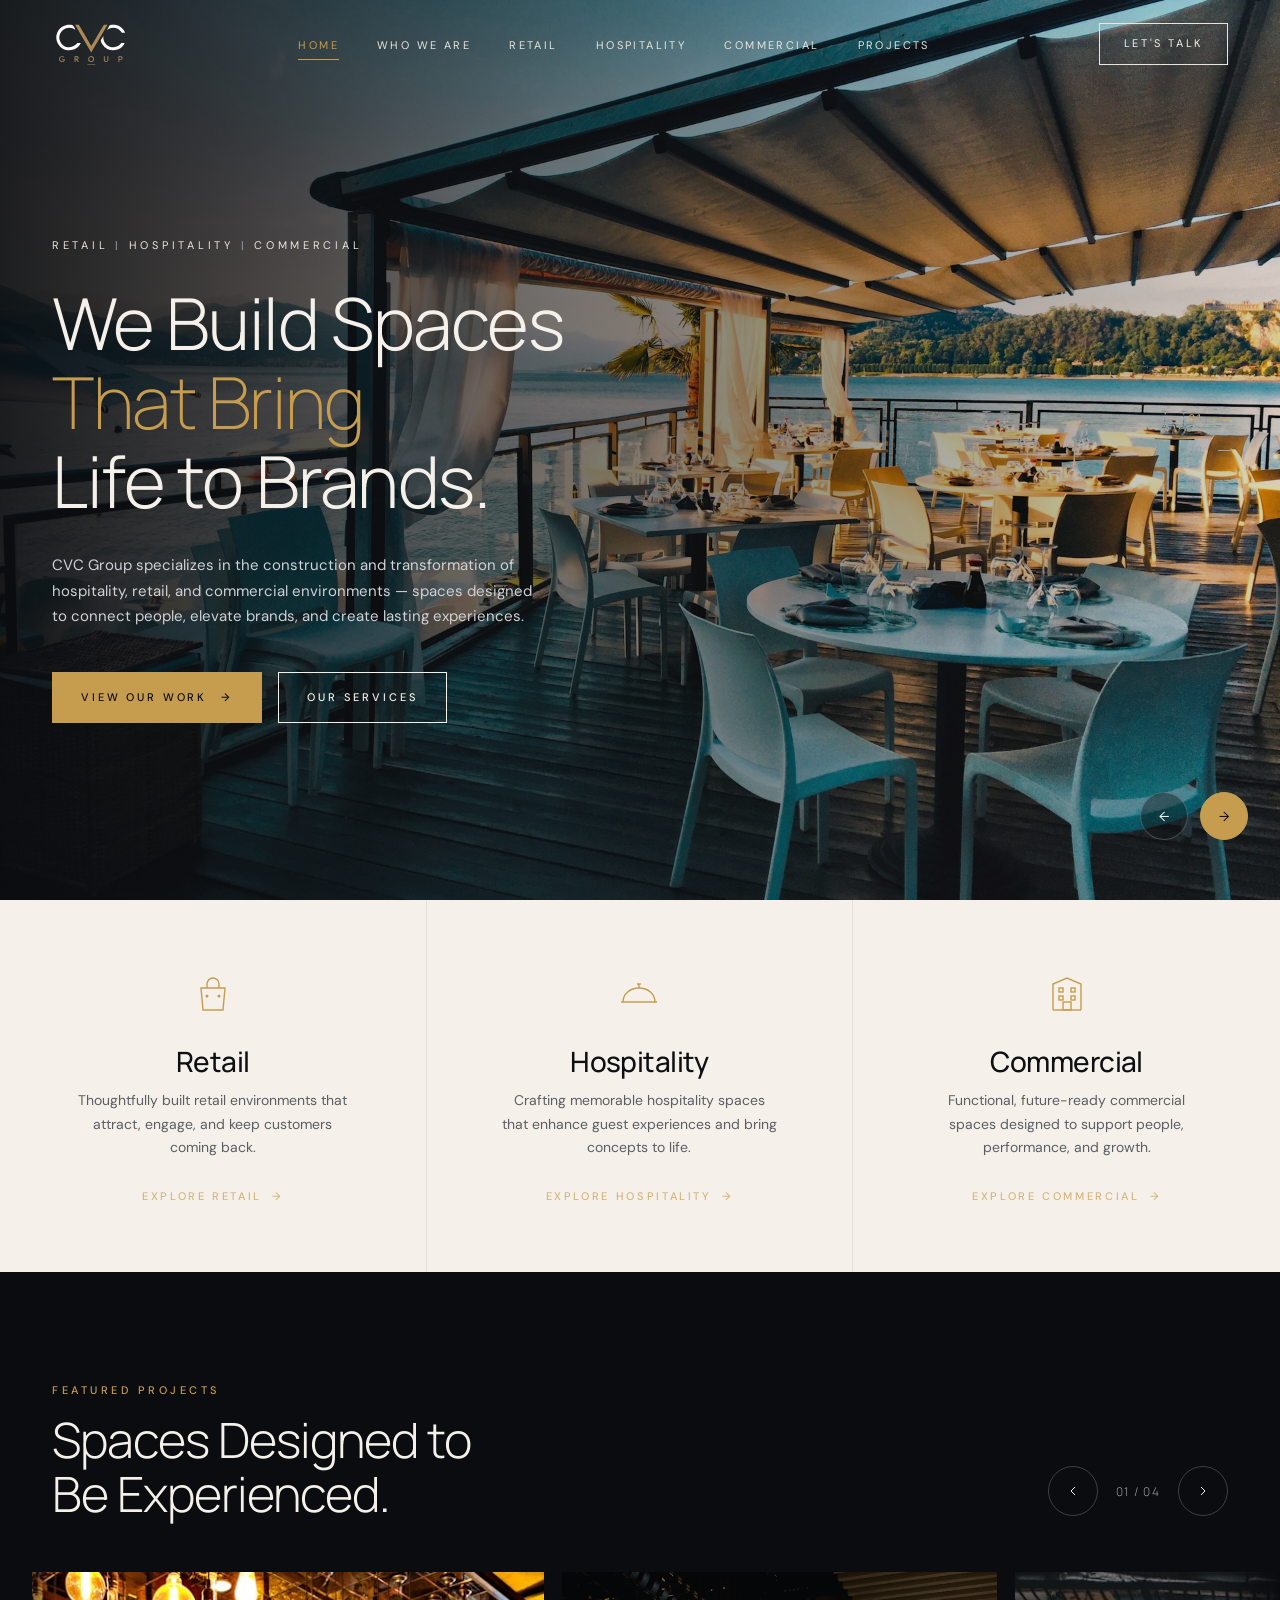
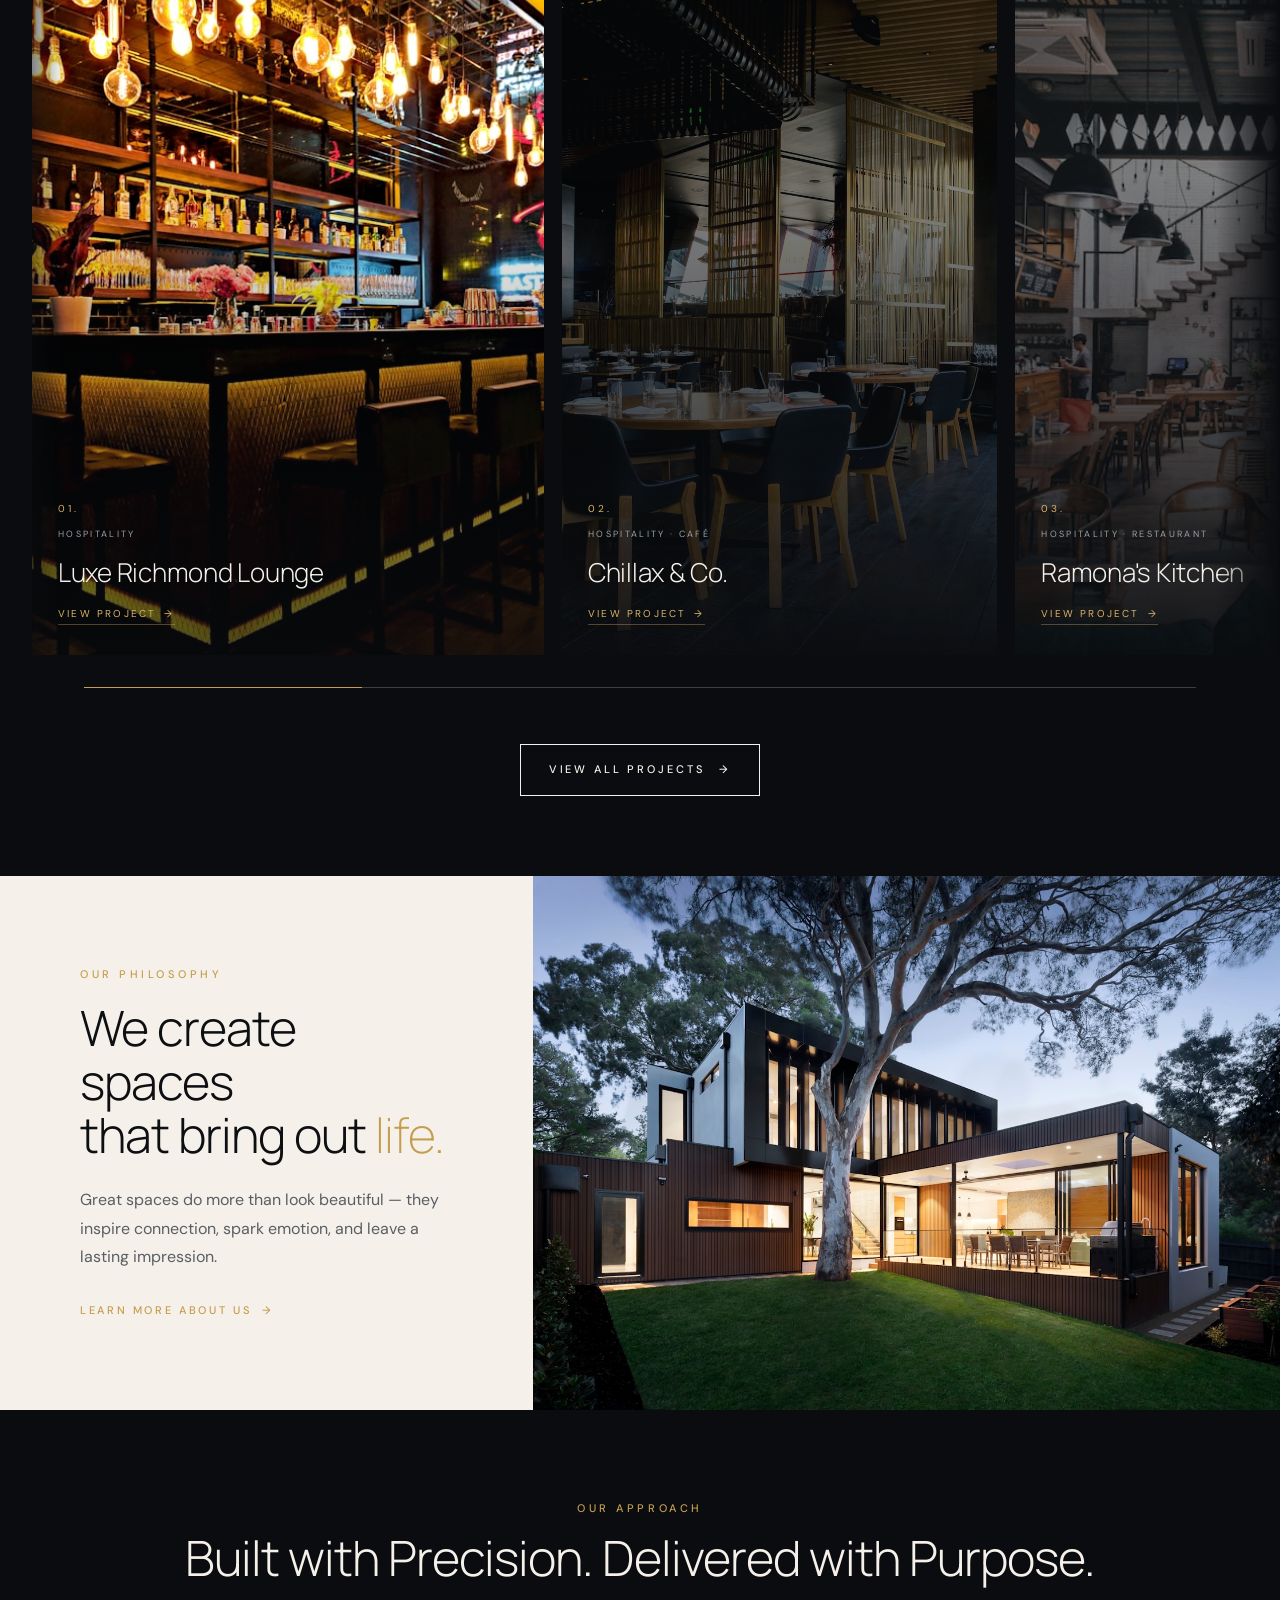
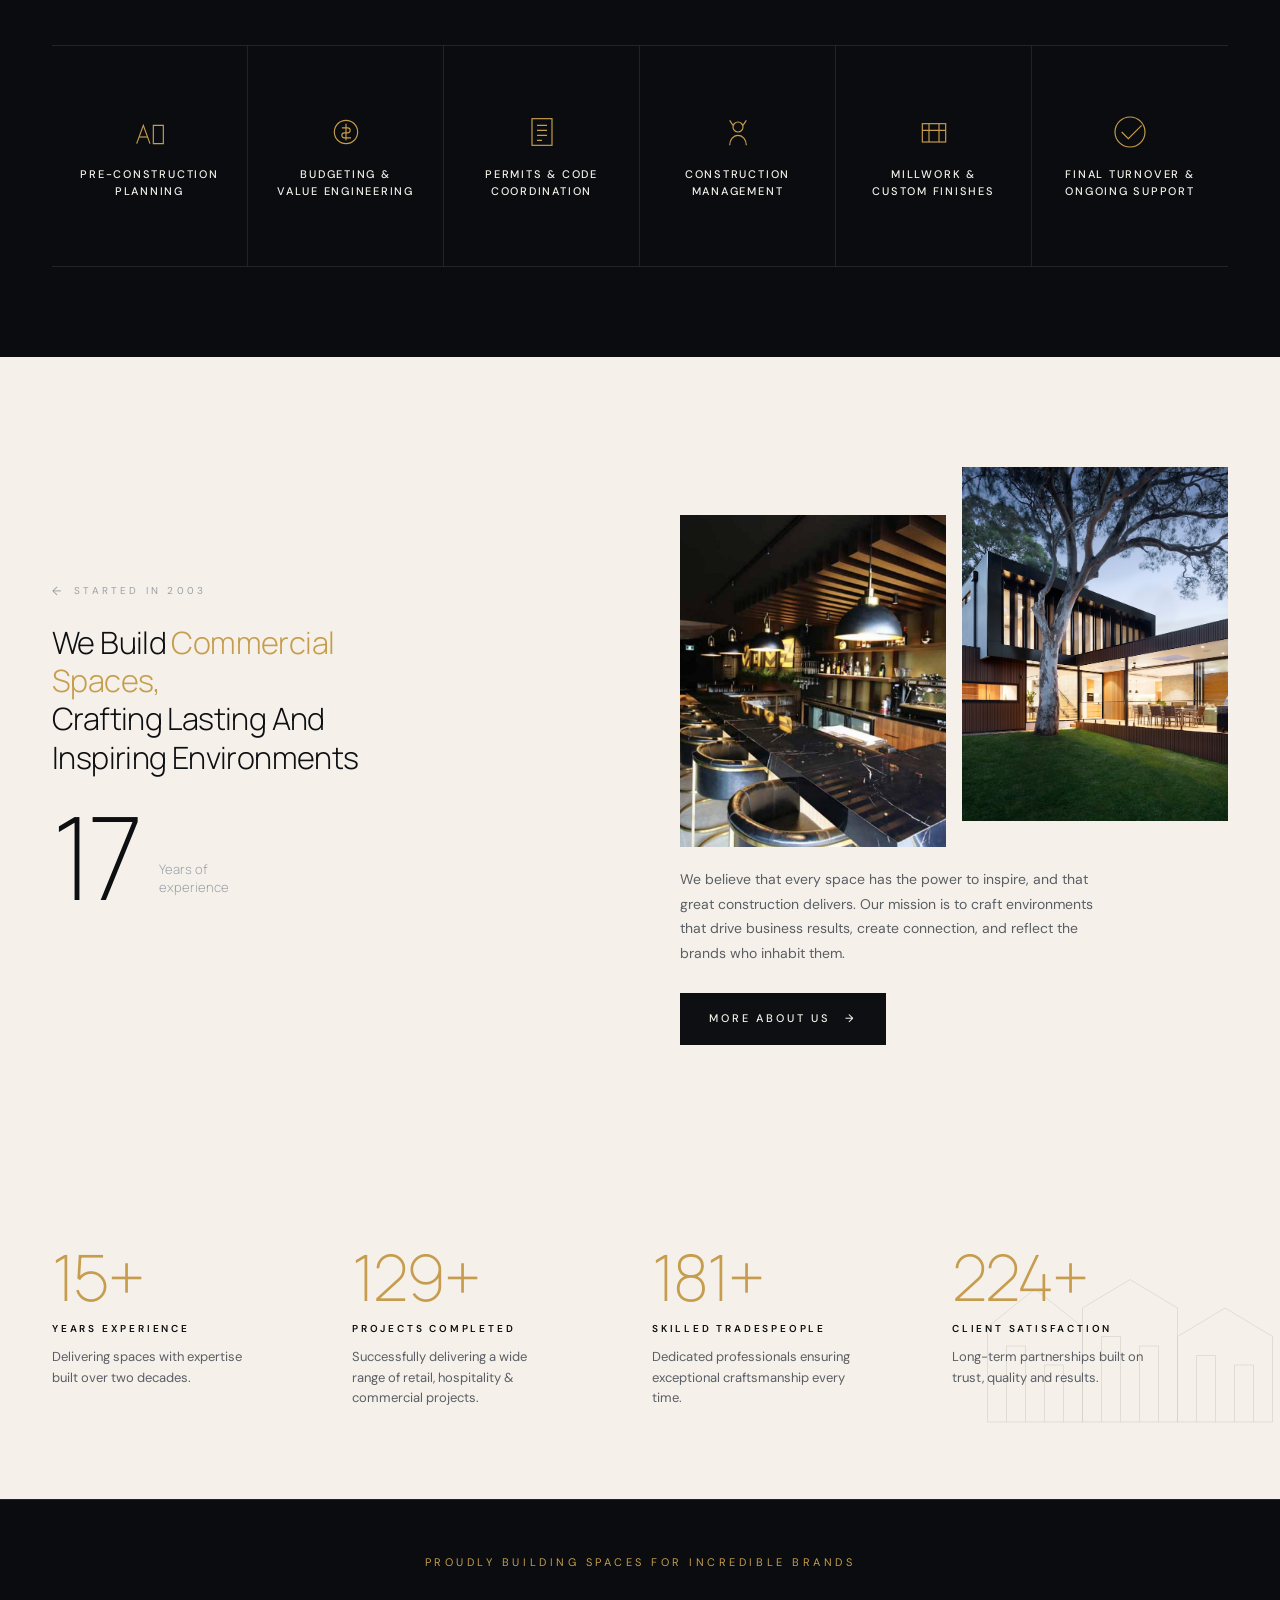
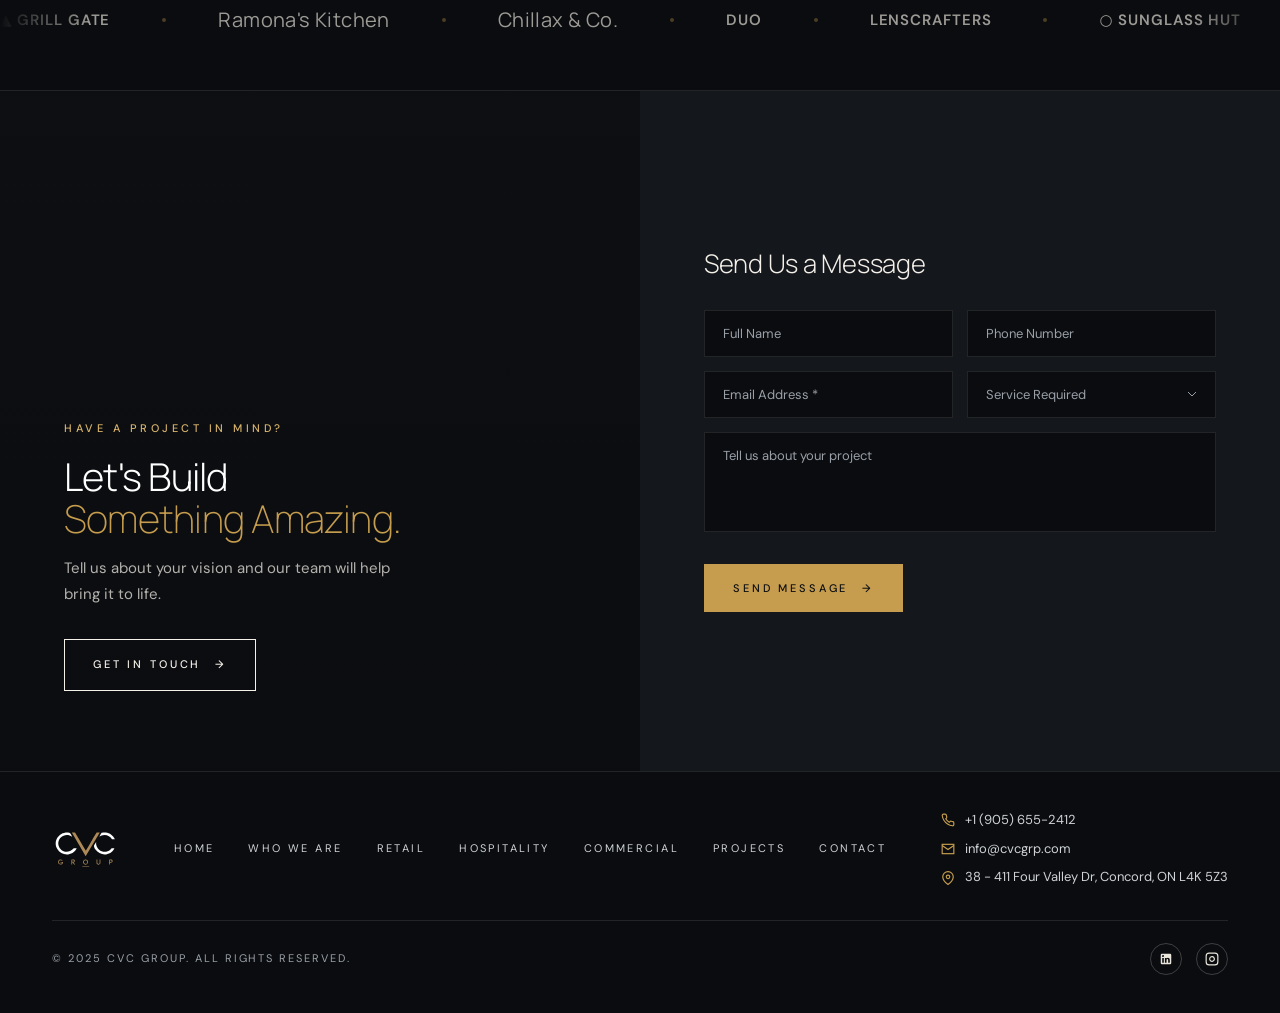
==== commit 80a75bbe: "Add files via upload" ====
--- a/index.html
+++ b/index.html
@@ -394,7 +394,7 @@
 
 <!-- ============ CONTACT — Premium split with form ============ -->
 <section class="home-contact" id="contact">
-  <div class="home-contact-left rv">
+  <div class="home-contact-left">
     <div class="home-contact-left-bg" style="background-image:url('images/contact-bg.jpg')"></div>
     <div class="eyebrow">Have a Project in Mind?</div>
     <h2>Let's Build<br><span class="italic-accent">Something Amazing.</span></h2>
--- a/css/style.css
+++ b/css/style.css
@@ -382,22 +382,24 @@
 .brand-sep { width: 4px; height: 4px; border-radius: 50%; background: var(--gold); opacity: .35; flex-shrink: 0; }
 
 /* ── HOME CONTACT ────────────────────────────────────────── */
-.home-contact { display: grid; grid-template-columns: 1fr 1fr; min-height: 680px; }
+.home-contact { display: grid; grid-template-columns: 1fr 1fr; min-height: 680px; align-items: stretch; }
 /* Left: bg image + gradient overlay */
 .home-contact-left {
   position: relative; overflow: hidden;
   padding: 80px 64px;
   display: flex; flex-direction: column; justify-content: flex-end; gap: 0;
+  align-self: stretch;
 }
 .home-contact-left-bg {
-  position: absolute; inset: 0;
+  position: absolute; top: 0; left: 0; right: 0; bottom: 0;
   background-size: cover; background-position: center; z-index: 0;
 }
-.home-contact-left-bg::after {
-  content: ""; position: absolute; inset: 0;
-  background: linear-gradient(180deg, rgba(10,12,15,.2) 0%, rgba(10,12,15,.6) 50%, rgba(10,12,15,.92) 100%);
-}
-.home-contact-left > * { position: relative; z-index: 1; }
+/* Gradient overlay sits on the left column itself, above the bg image */
+.home-contact-left::before {
+  content: ""; position: absolute; top: 0; left: 0; right: 0; bottom: 0; z-index: 1;
+  background: linear-gradient(180deg, rgba(10,12,15,.15) 0%, rgba(10,12,15,.55) 50%, rgba(10,12,15,.88) 100%);
+}
+.home-contact-left > * { position: relative; z-index: 2; }
 .home-contact-left .eyebrow { color: var(--gold-lt); margin-bottom: 18px; }
 .home-contact-left h2 { font-size: clamp(26px,3vw,44px); color: #fff; margin-bottom: 16px; line-height: 1.1; }
 .home-contact-left > p { color: rgba(245,241,234,.72); font-size: 15px; line-height: 1.7; max-width: 34ch; margin-bottom: 32px; }
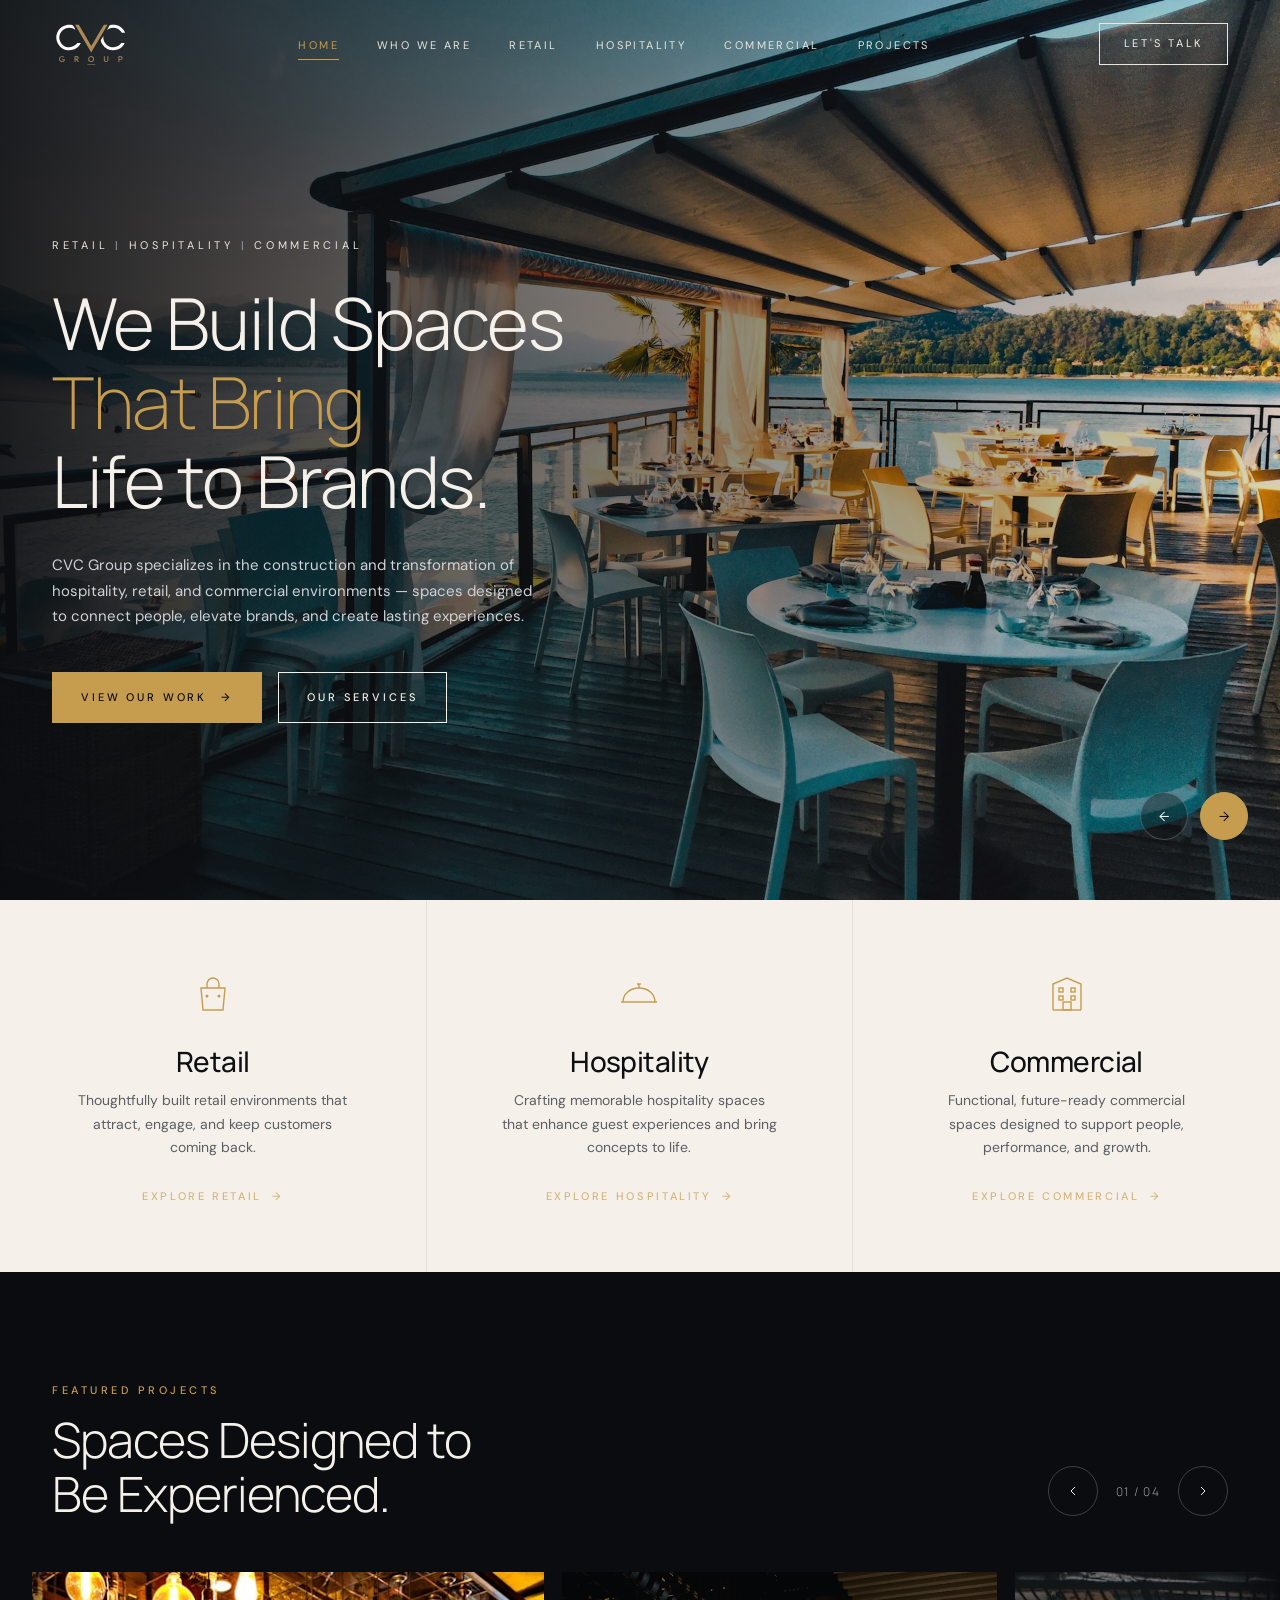
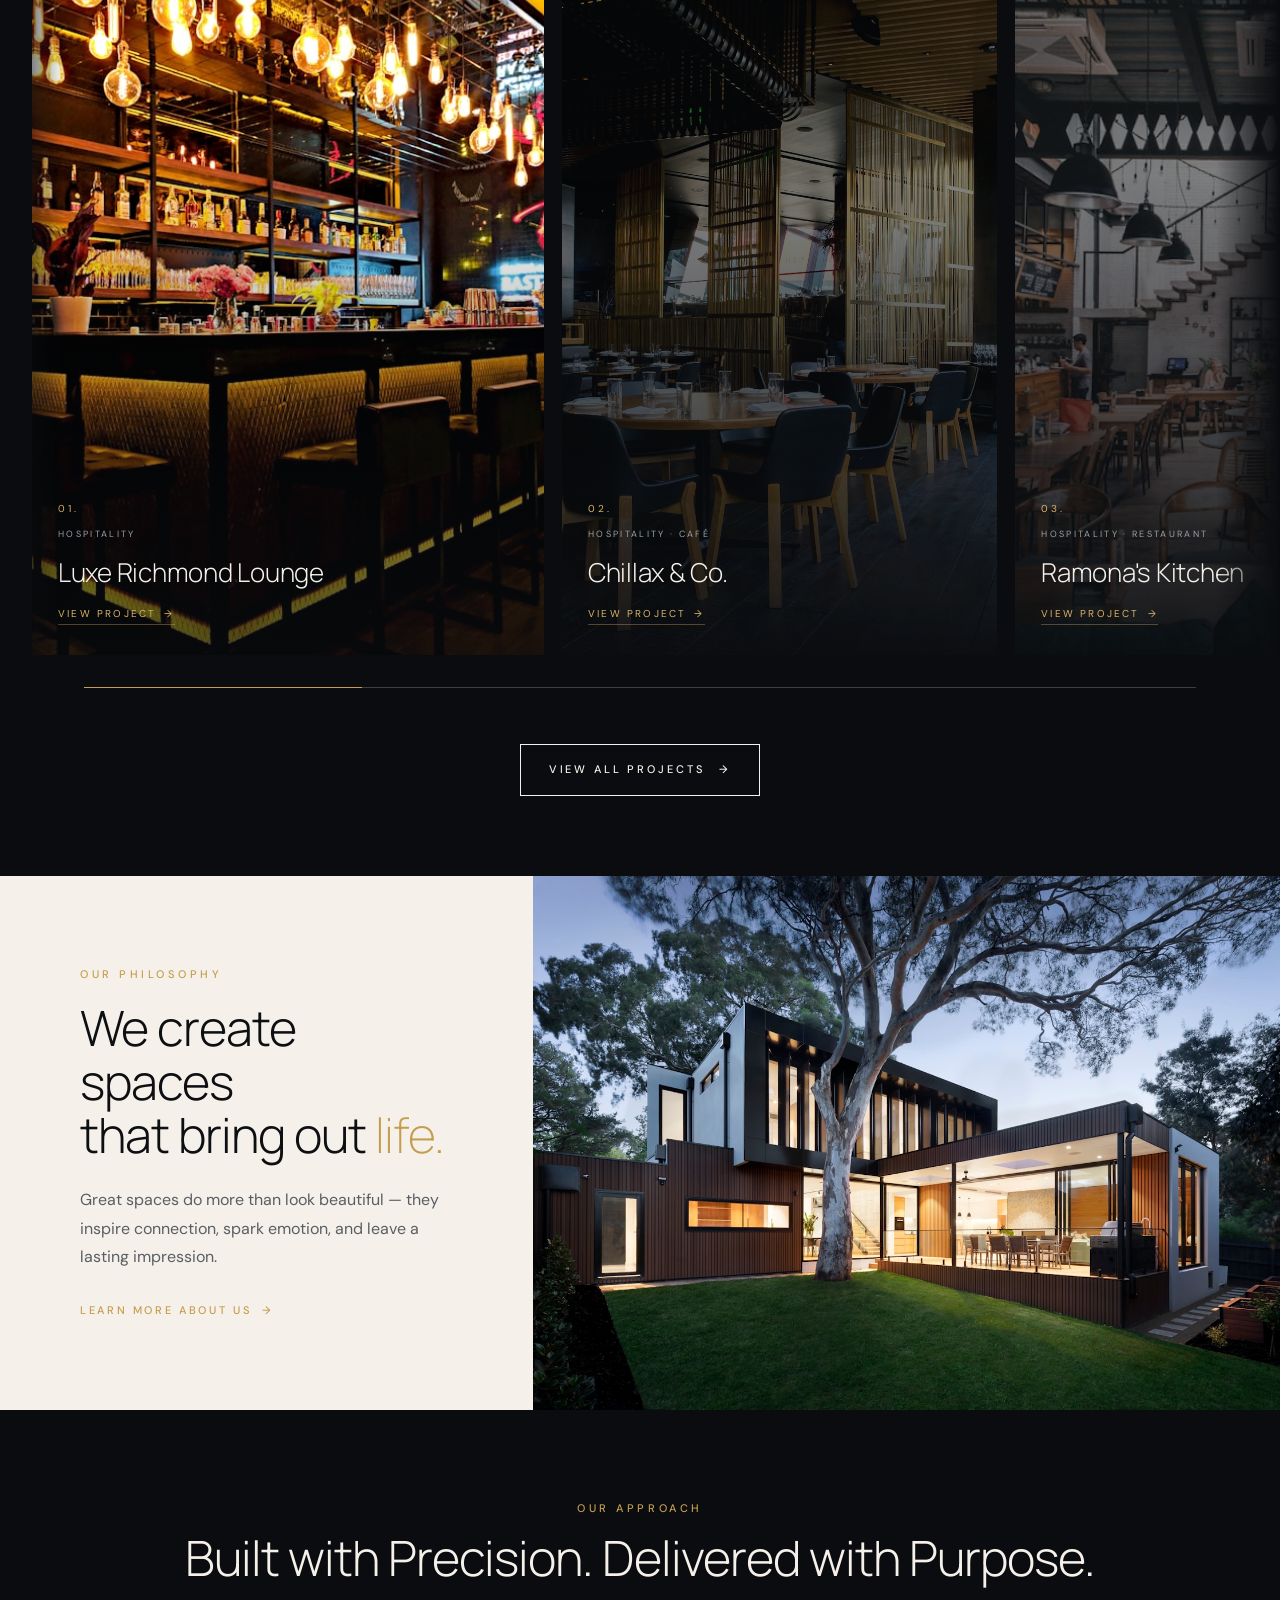
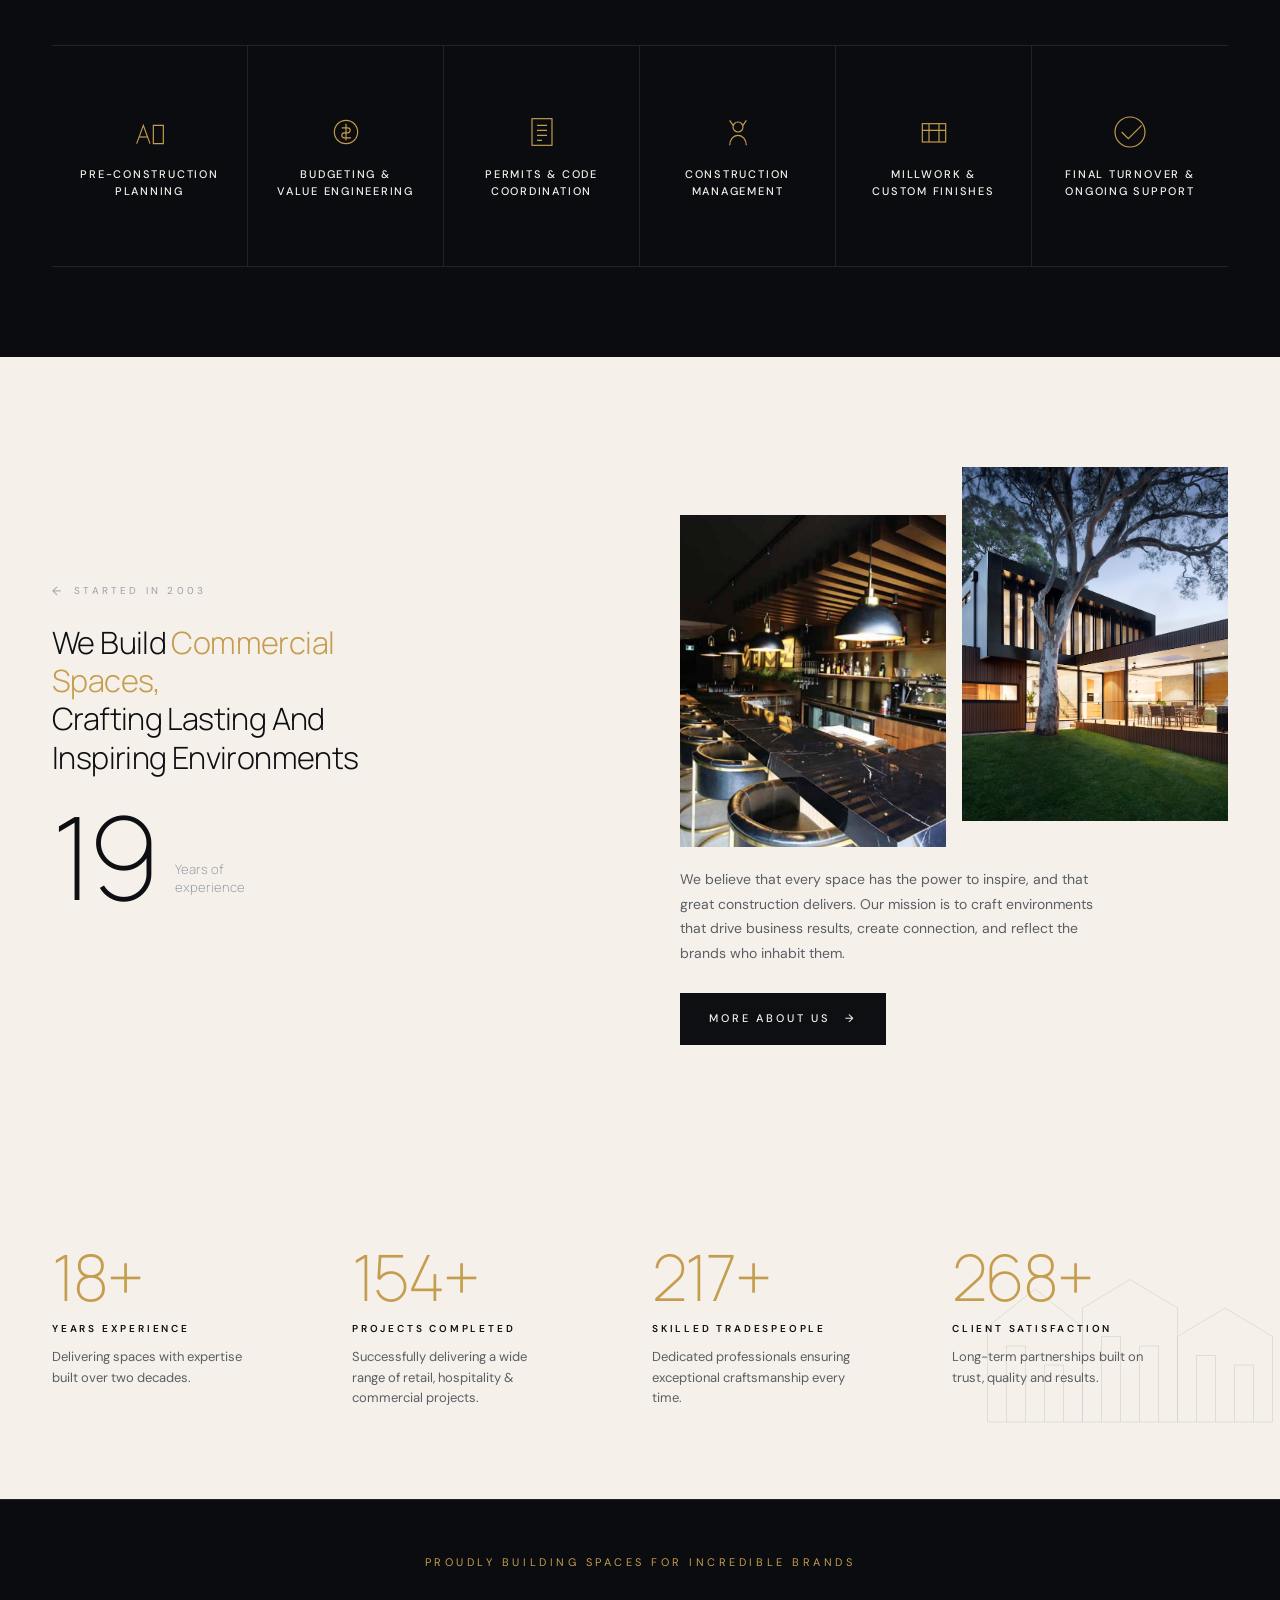
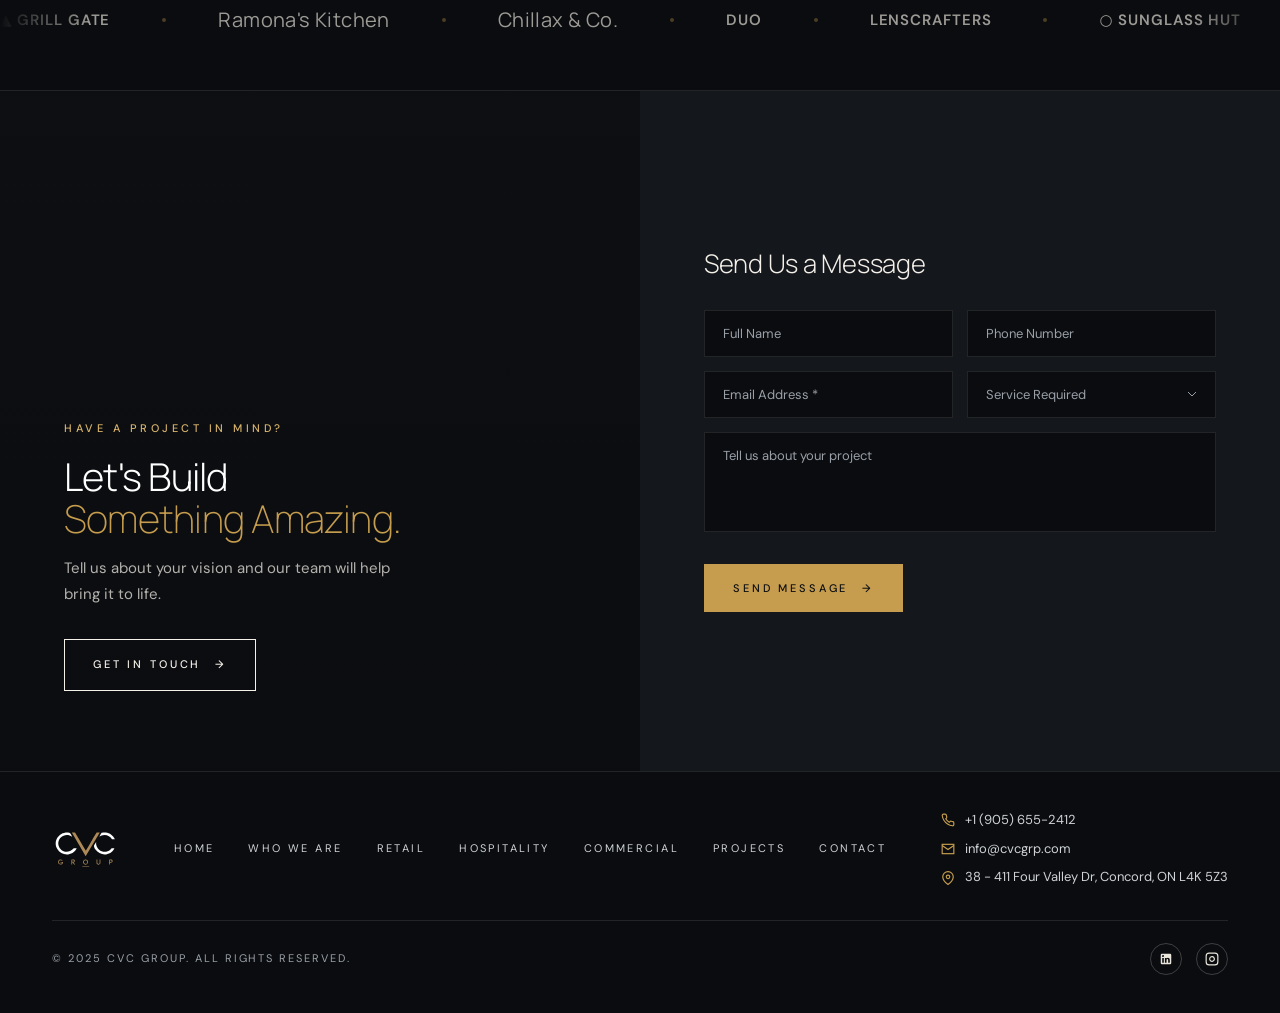
==== commit 4aae4e7a: "Add files via upload" ====
--- a/index.html
+++ b/index.html
@@ -394,8 +394,7 @@
 
 <!-- ============ CONTACT — Premium split with form ============ -->
 <section class="home-contact" id="contact">
-  <div class="home-contact-left">
-    <div class="home-contact-left-bg" style="background-image:url('images/contact-bg.jpg')"></div>
+  <div class="home-contact-left" style="background-image:url('images/contact-bg.jpg')">
     <div class="eyebrow">Have a Project in Mind?</div>
     <h2>Let's Build<br><span class="italic-accent">Something Amazing.</span></h2>
     <p>Tell us about your vision and our team will help bring it to life.</p>
--- a/css/style.css
+++ b/css/style.css
@@ -382,24 +382,20 @@
 .brand-sep { width: 4px; height: 4px; border-radius: 50%; background: var(--gold); opacity: .35; flex-shrink: 0; }
 
 /* ── HOME CONTACT ────────────────────────────────────────── */
-.home-contact { display: grid; grid-template-columns: 1fr 1fr; min-height: 680px; align-items: stretch; }
-/* Left: bg image + gradient overlay */
+.home-contact { display: grid; grid-template-columns: 1fr 1fr; min-height: 680px; }
+/* Left: bg image set via inline style on the element itself */
 .home-contact-left {
   position: relative; overflow: hidden;
   padding: 80px 64px;
   display: flex; flex-direction: column; justify-content: flex-end; gap: 0;
-  align-self: stretch;
-}
-.home-contact-left-bg {
-  position: absolute; top: 0; left: 0; right: 0; bottom: 0;
-  background-size: cover; background-position: center; z-index: 0;
-}
-/* Gradient overlay sits on the left column itself, above the bg image */
+  background-size: cover; background-position: center;
+}
+/* Dark gradient overlay */
 .home-contact-left::before {
-  content: ""; position: absolute; top: 0; left: 0; right: 0; bottom: 0; z-index: 1;
+  content: ""; position: absolute; inset: 0; z-index: 0;
   background: linear-gradient(180deg, rgba(10,12,15,.15) 0%, rgba(10,12,15,.55) 50%, rgba(10,12,15,.88) 100%);
 }
-.home-contact-left > * { position: relative; z-index: 2; }
+.home-contact-left > * { position: relative; z-index: 1; }
 .home-contact-left .eyebrow { color: var(--gold-lt); margin-bottom: 18px; }
 .home-contact-left h2 { font-size: clamp(26px,3vw,44px); color: #fff; margin-bottom: 16px; line-height: 1.1; }
 .home-contact-left > p { color: rgba(245,241,234,.72); font-size: 15px; line-height: 1.7; max-width: 34ch; margin-bottom: 32px; }
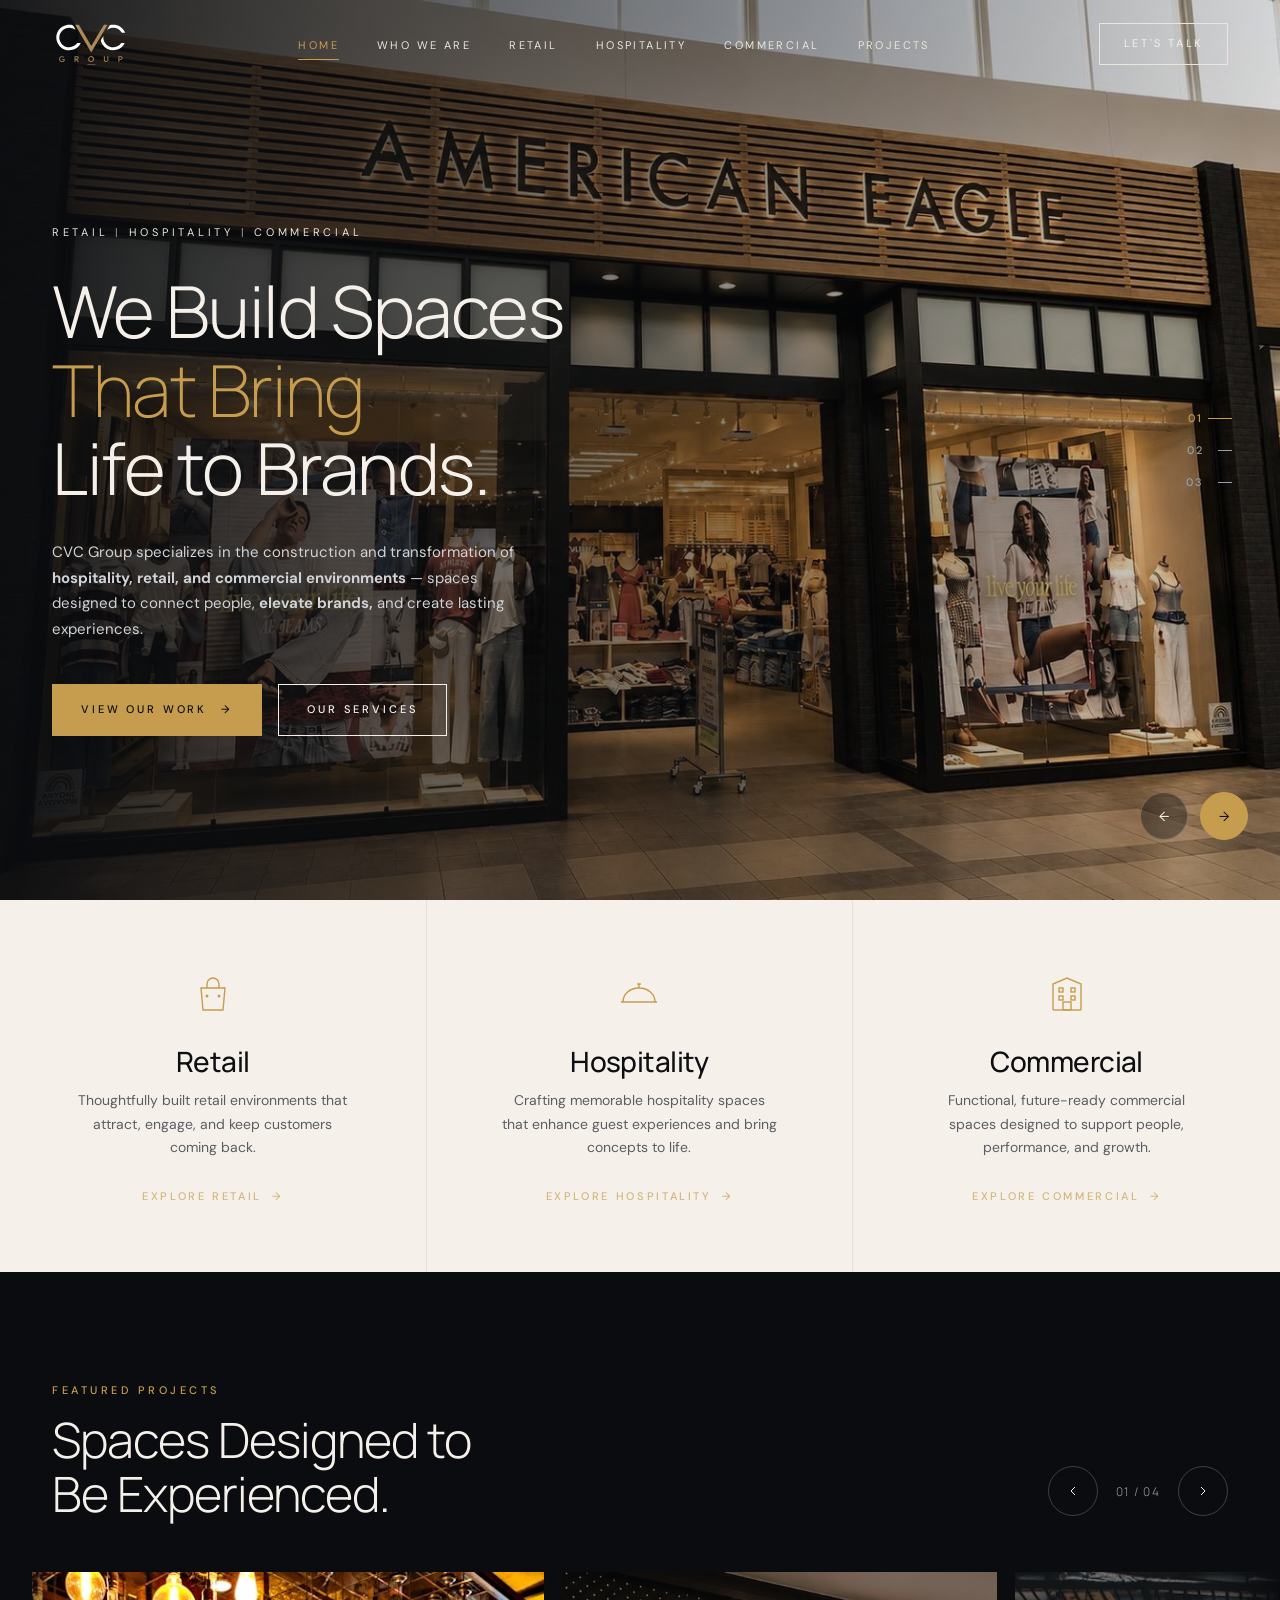
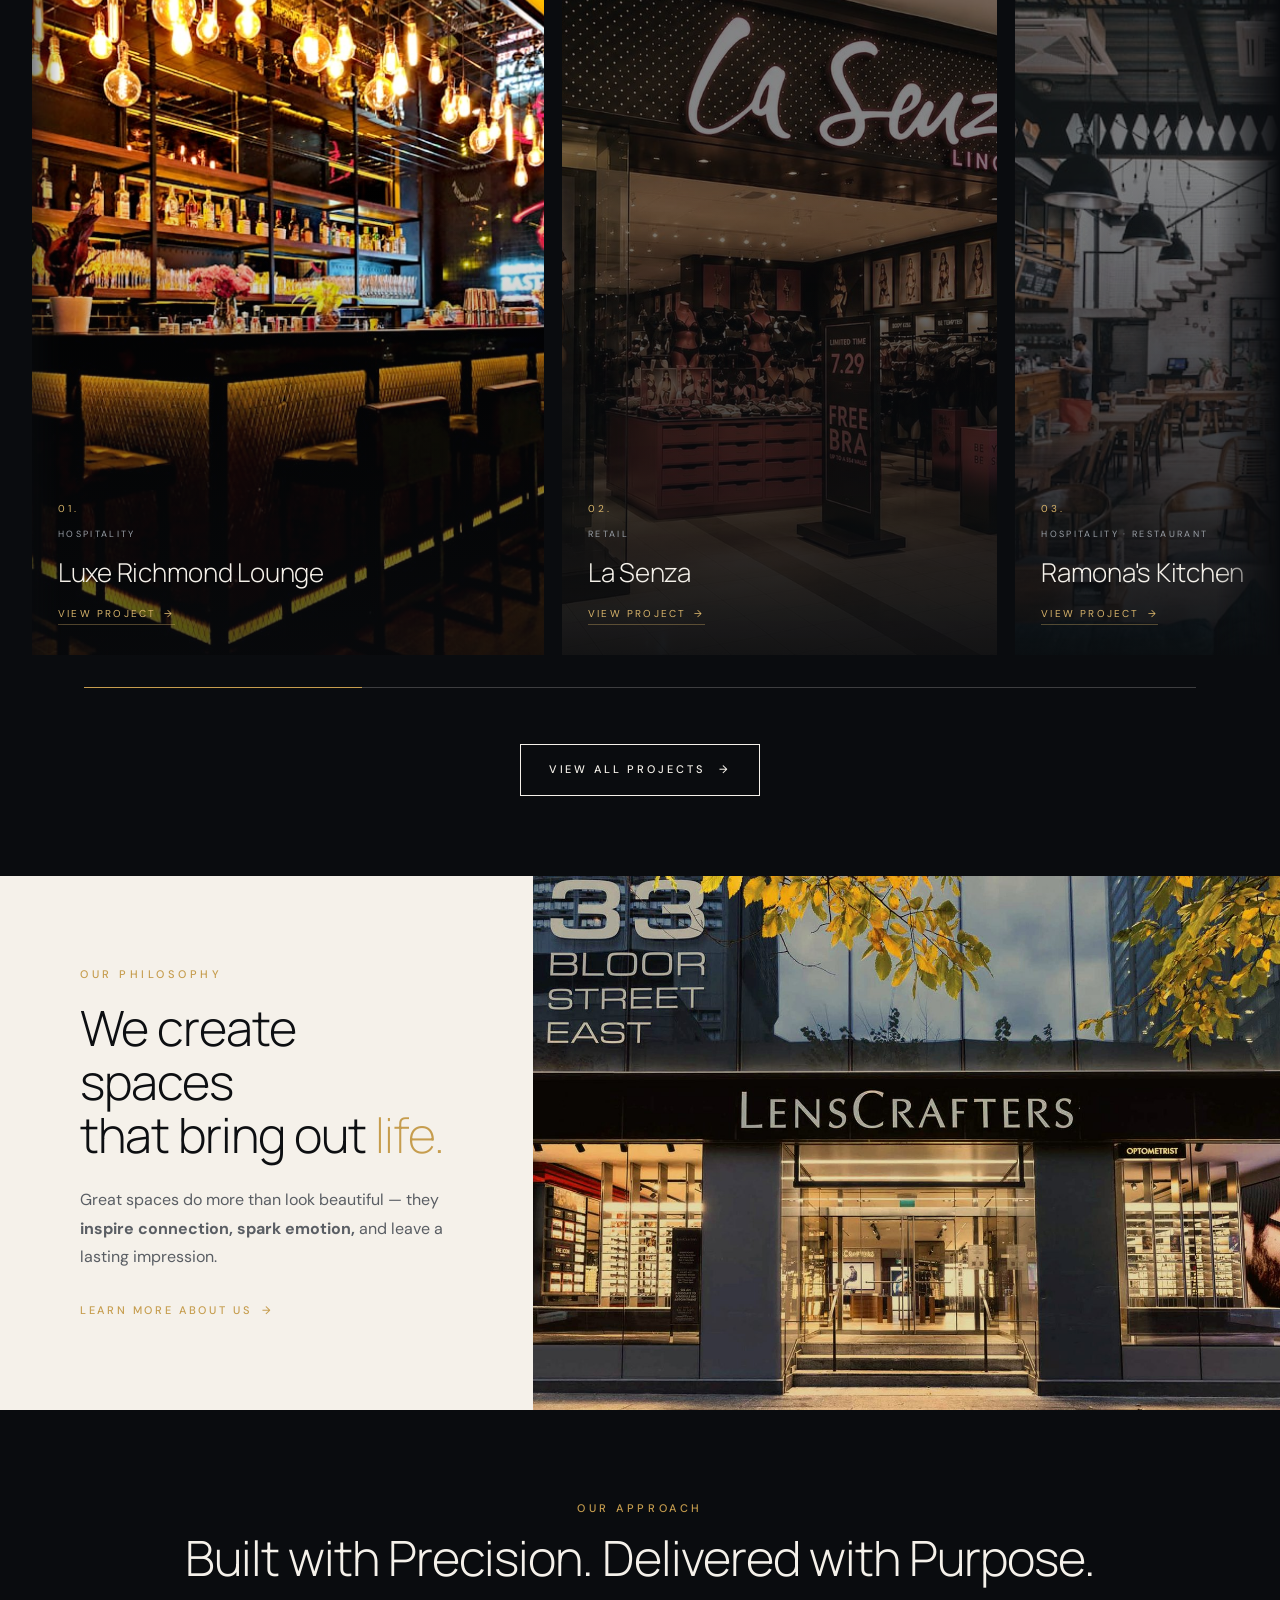
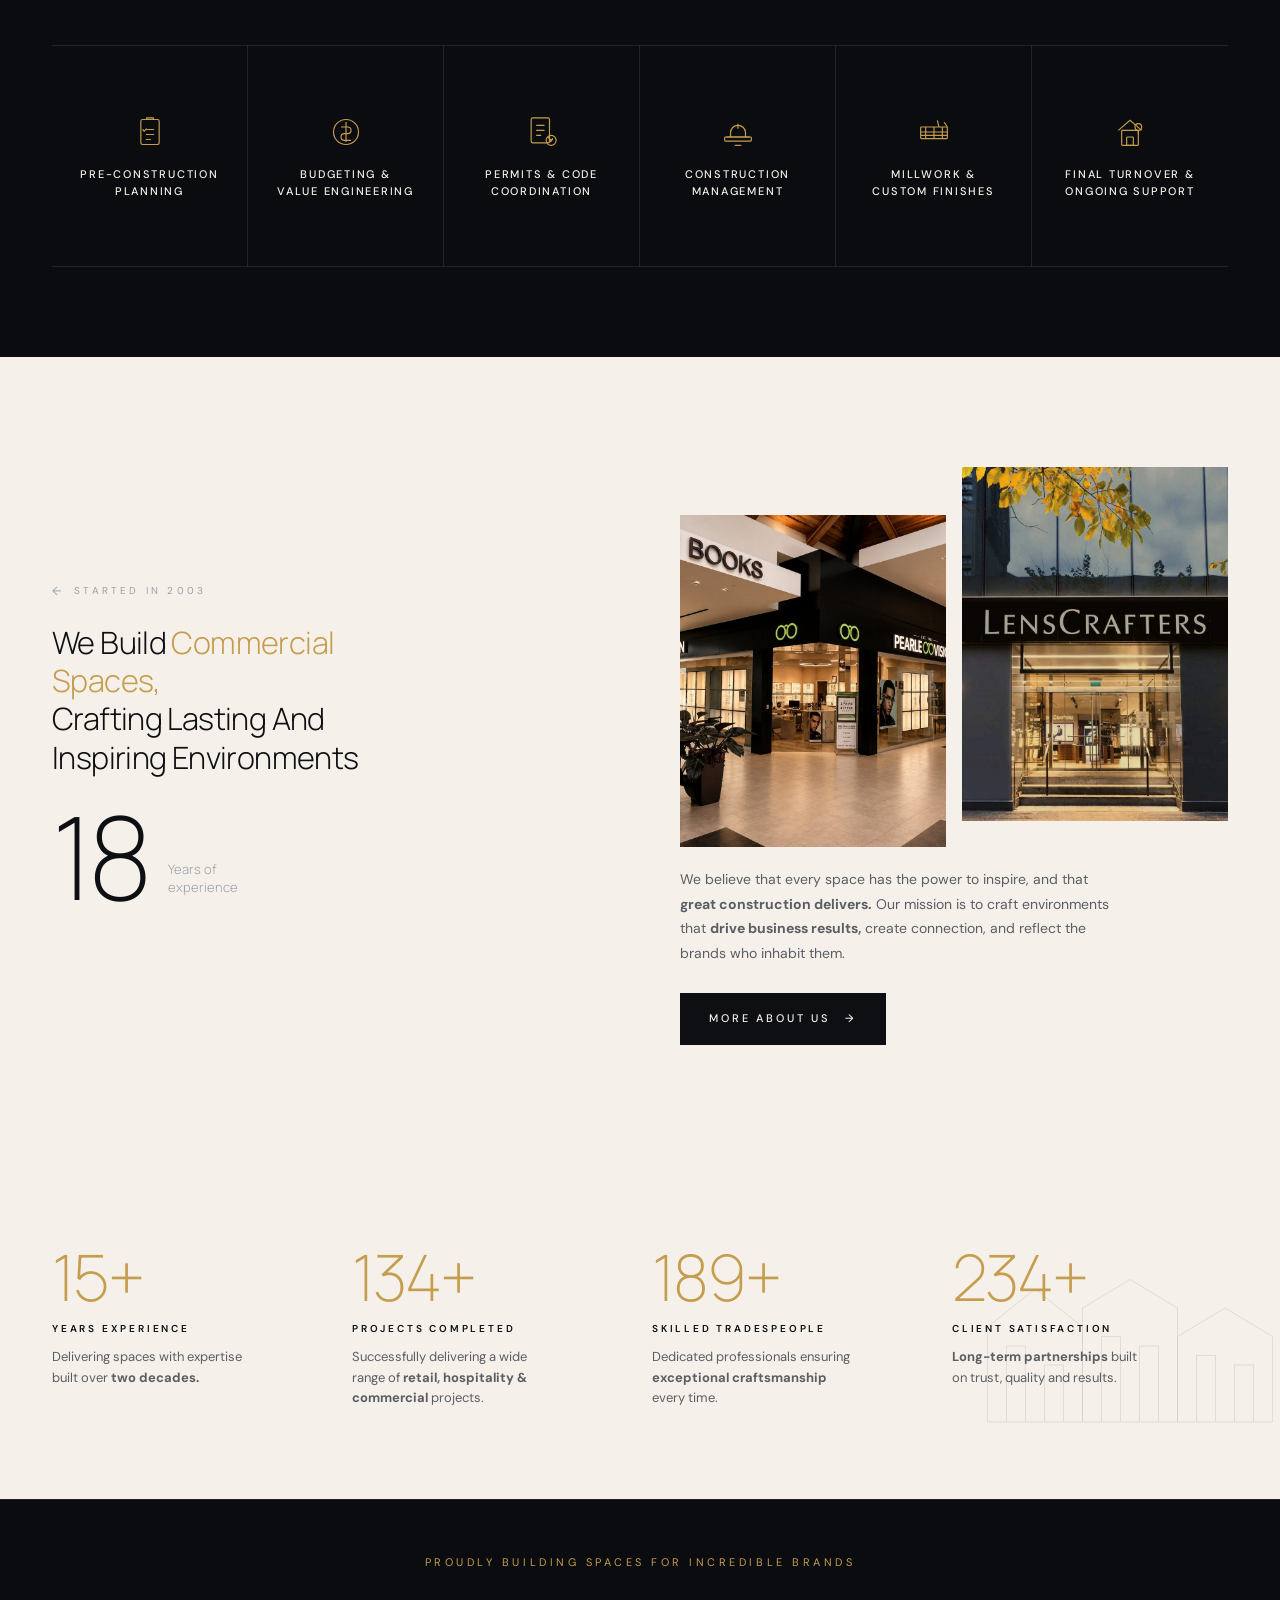
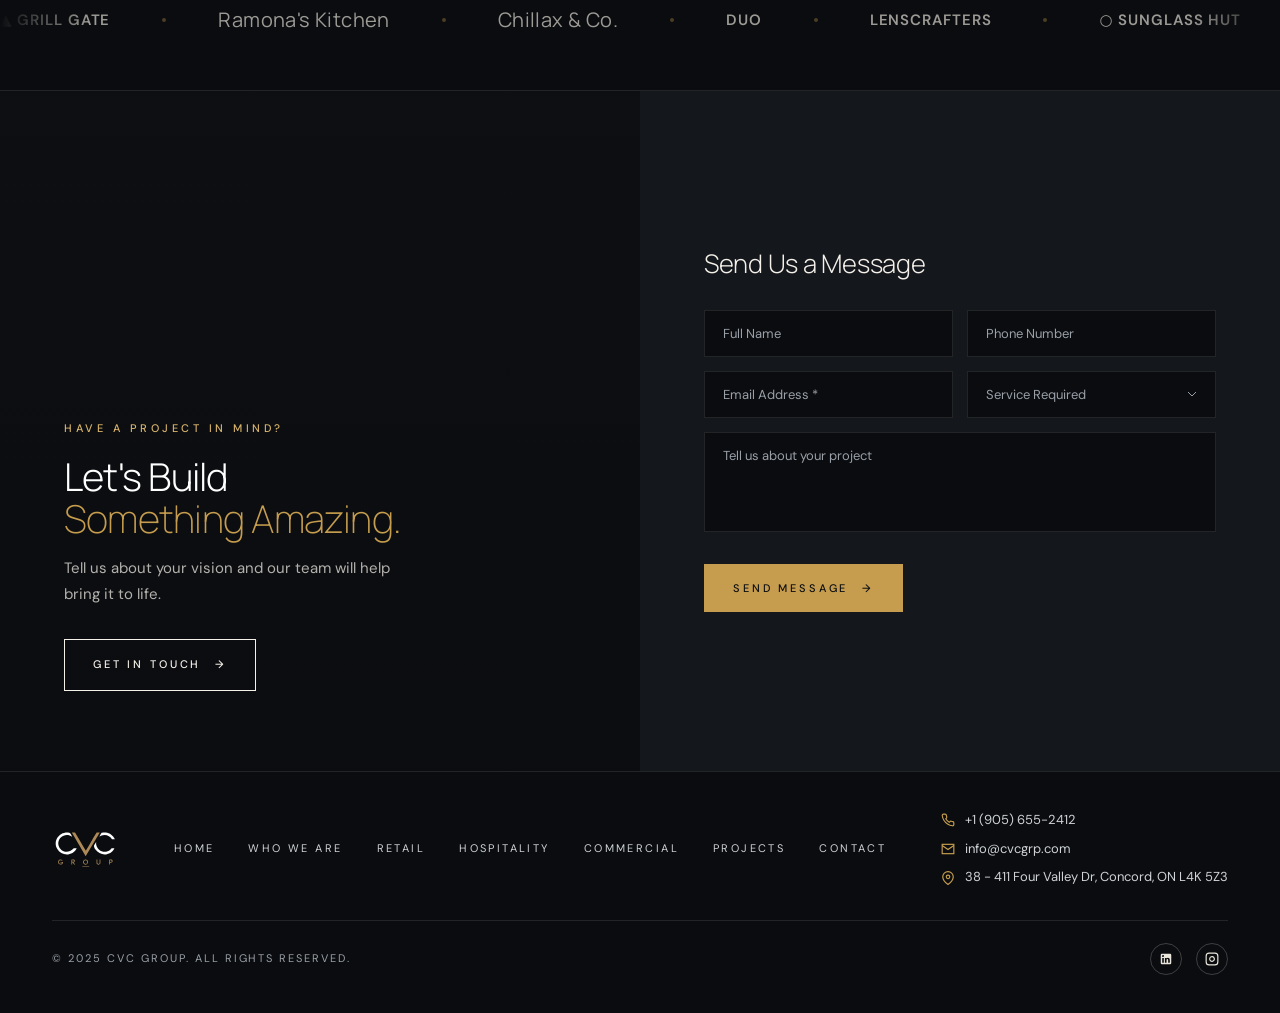
==== commit d74d7d46: "Add files via upload" ====
--- a/index.html
+++ b/index.html
@@ -44,7 +44,7 @@
   <div class="container hero-inner">
     <div class="hero-tags rv">Retail <span>|</span> Hospitality <span>|</span> Commercial</div>
     <h1 class="hero-title rv rv-d1">We Build Spaces<br><span class="italic-accent">That Bring</span><br>Life to Brands.</h1>
-    <p class="hero-sub rv rv-d2">CVC Group specializes in the construction and transformation of hospitality, retail, and commercial environments — spaces designed to connect people, elevate brands, and create lasting experiences.</p>
+    <p class="hero-sub rv rv-d2">CVC Group specializes in the construction and transformation of <strong>hospitality, retail, and commercial environments</strong> — spaces designed to connect people, <strong>elevate brands,</strong> and create lasting experiences.</p>
     <div class="hero-actions rv rv-d3">
       <a href="projects.html" class="btn btn-primary">View Our Work <span class="arr">→</span></a>
       <a href="#services" class="btn btn-ghost">Our Services</a>
@@ -127,11 +127,11 @@
         </div>
       </div>
       <div class="proj-card-c">
-        <img src="images/hero-slide-2.jpg" alt="Chillax & Co.">
+        <img src="images/hero-slide-2.jpg" alt="La Senza">
         <div class="proj-card-body">
           <span class="proj-card-num">02.</span>
-          <span class="proj-card-cat">Hospitality · Café</span>
-          <div class="proj-card-title">Chillax &amp; Co.</div>
+          <span class="proj-card-cat">Retail</span>
+          <div class="proj-card-title">La Senza</div>
           <a href="projects.html" class="proj-card-link">View Project <span>→</span></a>
         </div>
       </div>
@@ -173,7 +173,7 @@
   <div class="split-text rv">
     <div class="eyebrow">Our Philosophy</div>
     <h2>We create spaces<br>that bring out <span class="italic-accent">life.</span></h2>
-    <p>Great spaces do more than look beautiful — they inspire connection, spark emotion, and leave a lasting impression.</p>
+    <p>Great spaces do more than look beautiful — they <strong>inspire connection, spark emotion,</strong> and leave a lasting impression.</p>
     <a href="who-we-are.html" class="link-cta">Learn More About Us <span>→</span></a>
   </div>
   <div class="split-img rv rv-d1">
@@ -192,67 +192,67 @@
 
       <div class="approach-item">
         <div class="approach-front">
-          <svg class="approach-icon" viewBox="0 0 48 48" fill="none" stroke="currentColor" stroke-width="1.4"><path d="M8 38l8-22 8 22"/><path d="M28 16h12v22H28z"/><path d="M11 30h10"/></svg>
+          <svg class="approach-icon" viewBox="0 0 48 48" fill="none" stroke="currentColor" stroke-width="1.4"><rect x="13" y="9" width="22" height="30" rx="2"/><path d="M20 9v-2h8v2"/><path d="M19 21h10M19 27h10M19 33h6"/><path d="M15 21l2 2 3-3"/></svg>
           <h4>Pre-Construction<br>Planning</h4>
         </div>
         <div class="approach-back">
           <h4>Pre-Construction<br>Planning</h4>
-          <p class="approach-desc">Scope, budget, and milestones locked before the first tool is lifted — protecting your investment from day one.</p>
+          <p class="approach-desc">Scope, budget, and milestones <strong>locked before the first tool is lifted</strong> — protecting your investment from day one.</p>
         </div>
       </div>
 
       <div class="approach-item">
         <div class="approach-front">
-          <svg class="approach-icon" viewBox="0 0 48 48" fill="none" stroke="currentColor" stroke-width="1.4"><circle cx="24" cy="24" r="14"/><path d="M24 14v20M19 19h7a3 3 0 0 1 0 6h-4a3 3 0 0 0 0 6h8"/></svg>
+          <svg class="approach-icon" viewBox="0 0 48 48" fill="none" stroke="currentColor" stroke-width="1.4"><circle cx="24" cy="24" r="15"/><path d="M24 12v24"/><path d="M18 18h8a4 4 0 0 1 0 8h-4a4 4 0 0 0 0 8h8"/></svg>
           <h4>Budgeting &amp;<br>Value Engineering</h4>
         </div>
         <div class="approach-back">
           <h4>Budgeting &amp;<br>Value Engineering</h4>
-          <p class="approach-desc">Cost control without sacrificing design — smarter solutions that preserve intent and keep the number real.</p>
+          <p class="approach-desc"><strong>Cost control without sacrificing design</strong> — smarter solutions that preserve intent and keep the number real.</p>
         </div>
       </div>
 
       <div class="approach-item">
         <div class="approach-front">
-          <svg class="approach-icon" viewBox="0 0 48 48" fill="none" stroke="currentColor" stroke-width="1.4"><rect x="12" y="8" width="24" height="32"/><path d="M18 16h12M18 22h12M18 28h12M18 34h6"/></svg>
+          <svg class="approach-icon" viewBox="0 0 48 48" fill="none" stroke="currentColor" stroke-width="1.4"><rect x="11" y="7" width="22" height="30" rx="2"/><path d="M17 16h10M17 22h10M17 28h6"/><path d="M31 30l4 4m0 0l2-2m-2 2l-2 2"/><circle cx="35" cy="34" r="6"/><path d="M33 34l1.5 1.5L37 32"/></svg>
           <h4>Permits &amp; Code<br>Coordination</h4>
         </div>
         <div class="approach-back">
           <h4>Permits &amp; Code<br>Coordination</h4>
-          <p class="approach-desc">Every permit, inspection, and compliance requirement handled — you never worry about what's behind the scenes.</p>
+          <p class="approach-desc">Every permit, inspection, and compliance requirement handled — <strong>you never worry about what's behind the scenes.</strong></p>
         </div>
       </div>
 
       <div class="approach-item">
         <div class="approach-front">
-          <svg class="approach-icon" viewBox="0 0 48 48" fill="none" stroke="currentColor" stroke-width="1.4"><circle cx="24" cy="18" r="6"/><path d="M14 40c0-6 4-12 10-12s10 6 10 12"/><path d="M30 16l4-6M18 16l-4-6"/></svg>
+          <svg class="approach-icon" viewBox="0 0 48 48" fill="none" stroke="currentColor" stroke-width="1.4"><path d="M10 30h28"/><path d="M24 14v6"/><path d="M15 30v-5a9 9 0 0 1 18 0v5"/><rect x="8" y="30" width="32" height="5" rx="1"/><path d="M20 40h8"/></svg>
           <h4>Construction<br>Management</h4>
         </div>
         <div class="approach-back">
           <h4>Construction<br>Management</h4>
-          <p class="approach-desc">Full trade and timeline ownership — every checkpoint managed with precision and direct accountability.</p>
+          <p class="approach-desc">Full trade and timeline ownership — <strong>every checkpoint managed with precision</strong> and direct accountability.</p>
         </div>
       </div>
 
       <div class="approach-item">
         <div class="approach-front">
-          <svg class="approach-icon" viewBox="0 0 48 48" fill="none" stroke="currentColor" stroke-width="1.4"><rect x="10" y="14" width="28" height="22"/><path d="M10 22h28M18 14v22M30 14v22"/></svg>
+          <svg class="approach-icon" viewBox="0 0 48 48" fill="none" stroke="currentColor" stroke-width="1.4"><rect x="8" y="18" width="32" height="14" rx="1"/><path d="M8 24h32M8 28h32"/><path d="M14 18v14M24 18v14M34 18v14"/><path d="M36 12l4 6M28 10l2 8"/></svg>
           <h4>Millwork &amp;<br>Custom Finishes</h4>
         </div>
         <div class="approach-back">
           <h4>Millwork &amp;<br>Custom Finishes</h4>
-          <p class="approach-desc">The details guests touch are where good builds become memorable ones. We treat every finish as a feature.</p>
+          <p class="approach-desc">The details guests touch are where good builds become memorable ones. <strong>We treat every finish as a feature.</strong></p>
         </div>
       </div>
 
       <div class="approach-item">
         <div class="approach-front">
-          <svg class="approach-icon" viewBox="0 0 48 48" fill="none" stroke="currentColor" stroke-width="1.4"><path d="M14 24l8 8 16-16"/><circle cx="24" cy="24" r="18"/></svg>
+          <svg class="approach-icon" viewBox="0 0 48 48" fill="none" stroke="currentColor" stroke-width="1.4"><path d="M10 22L24 10l14 12"/><rect x="14" y="22" width="20" height="18" rx="1"/><rect x="20" y="30" width="8" height="10" rx="1"/><circle cx="34" cy="18" r="4"/><path d="M34 22v4"/></svg>
           <h4>Final Turnover &amp;<br>Ongoing Support</h4>
         </div>
         <div class="approach-back">
           <h4>Final Turnover &amp;<br>Ongoing Support</h4>
-          <p class="approach-desc">We stay engaged post-handover — your space opens on time and keeps performing exactly as designed.</p>
+          <p class="approach-desc">We stay engaged post-handover — <strong>your space opens on time</strong> and keeps performing exactly as designed.</p>
         </div>
       </div>
 
@@ -281,7 +281,7 @@
           <img src="images/philosophy-split.jpg" alt="CVC hospitality project">
         </div>
       </div>
-      <p class="about-feature-body">We believe that every space has the power to inspire, and that great construction delivers. Our mission is to craft environments that drive business results, create connection, and reflect the brands who inhabit them.</p>
+      <p class="about-feature-body">We believe that every space has the power to inspire, and that <strong>great construction delivers.</strong> Our mission is to craft environments that <strong>drive business results,</strong> create connection, and reflect the brands who inhabit them.</p>
       <a href="who-we-are.html" class="btn btn-dark" style="align-self:flex-start">More About Us <span class="arr">→</span></a>
     </div>
   </div>
@@ -298,22 +298,22 @@
       <div class="rv">
         <div class="stat-num"><span data-count="22">0</span><span>+</span></div>
         <div class="stat-label">Years Experience</div>
-        <p class="stat-desc">Delivering spaces with expertise built over two decades.</p>
+        <p class="stat-desc">Delivering spaces with expertise built over <strong>two decades.</strong></p>
       </div>
       <div class="rv rv-d1">
         <div class="stat-num"><span data-count="189">0</span><span>+</span></div>
         <div class="stat-label">Projects Completed</div>
-        <p class="stat-desc">Successfully delivering a wide range of retail, hospitality &amp; commercial projects.</p>
+        <p class="stat-desc">Successfully delivering a wide range of <strong>retail, hospitality &amp; commercial</strong> projects.</p>
       </div>
       <div class="rv rv-d2">
         <div class="stat-num"><span data-count="265">0</span><span>+</span></div>
         <div class="stat-label">Skilled Tradespeople</div>
-        <p class="stat-desc">Dedicated professionals ensuring exceptional craftsmanship every time.</p>
+        <p class="stat-desc">Dedicated professionals ensuring <strong>exceptional craftsmanship</strong> every time.</p>
       </div>
       <div class="rv rv-d3">
         <div class="stat-num"><span data-count="328">0</span><span>+</span></div>
         <div class="stat-label">Client Satisfaction</div>
-        <p class="stat-desc">Long-term partnerships built on trust, quality and results.</p>
+        <p class="stat-desc"><strong>Long-term partnerships</strong> built on trust, quality and results.</p>
       </div>
     </div>
   </div>
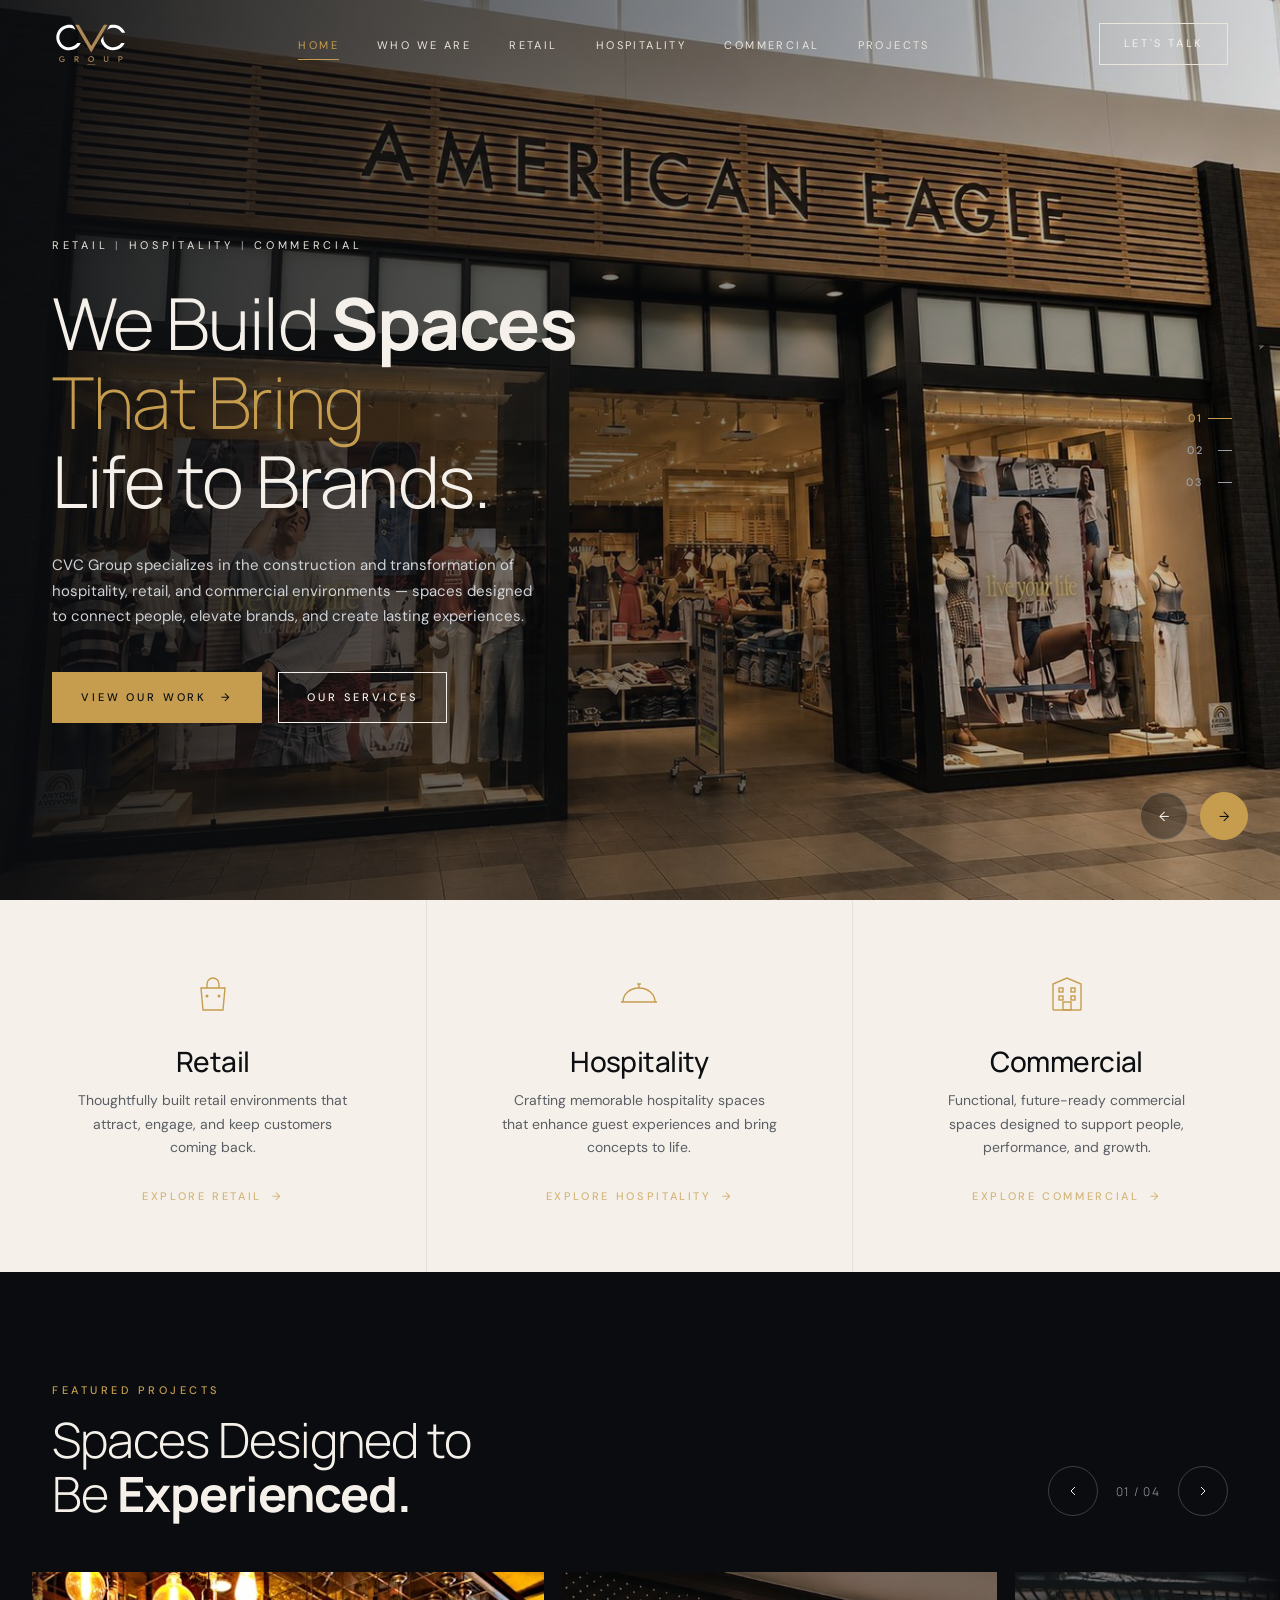
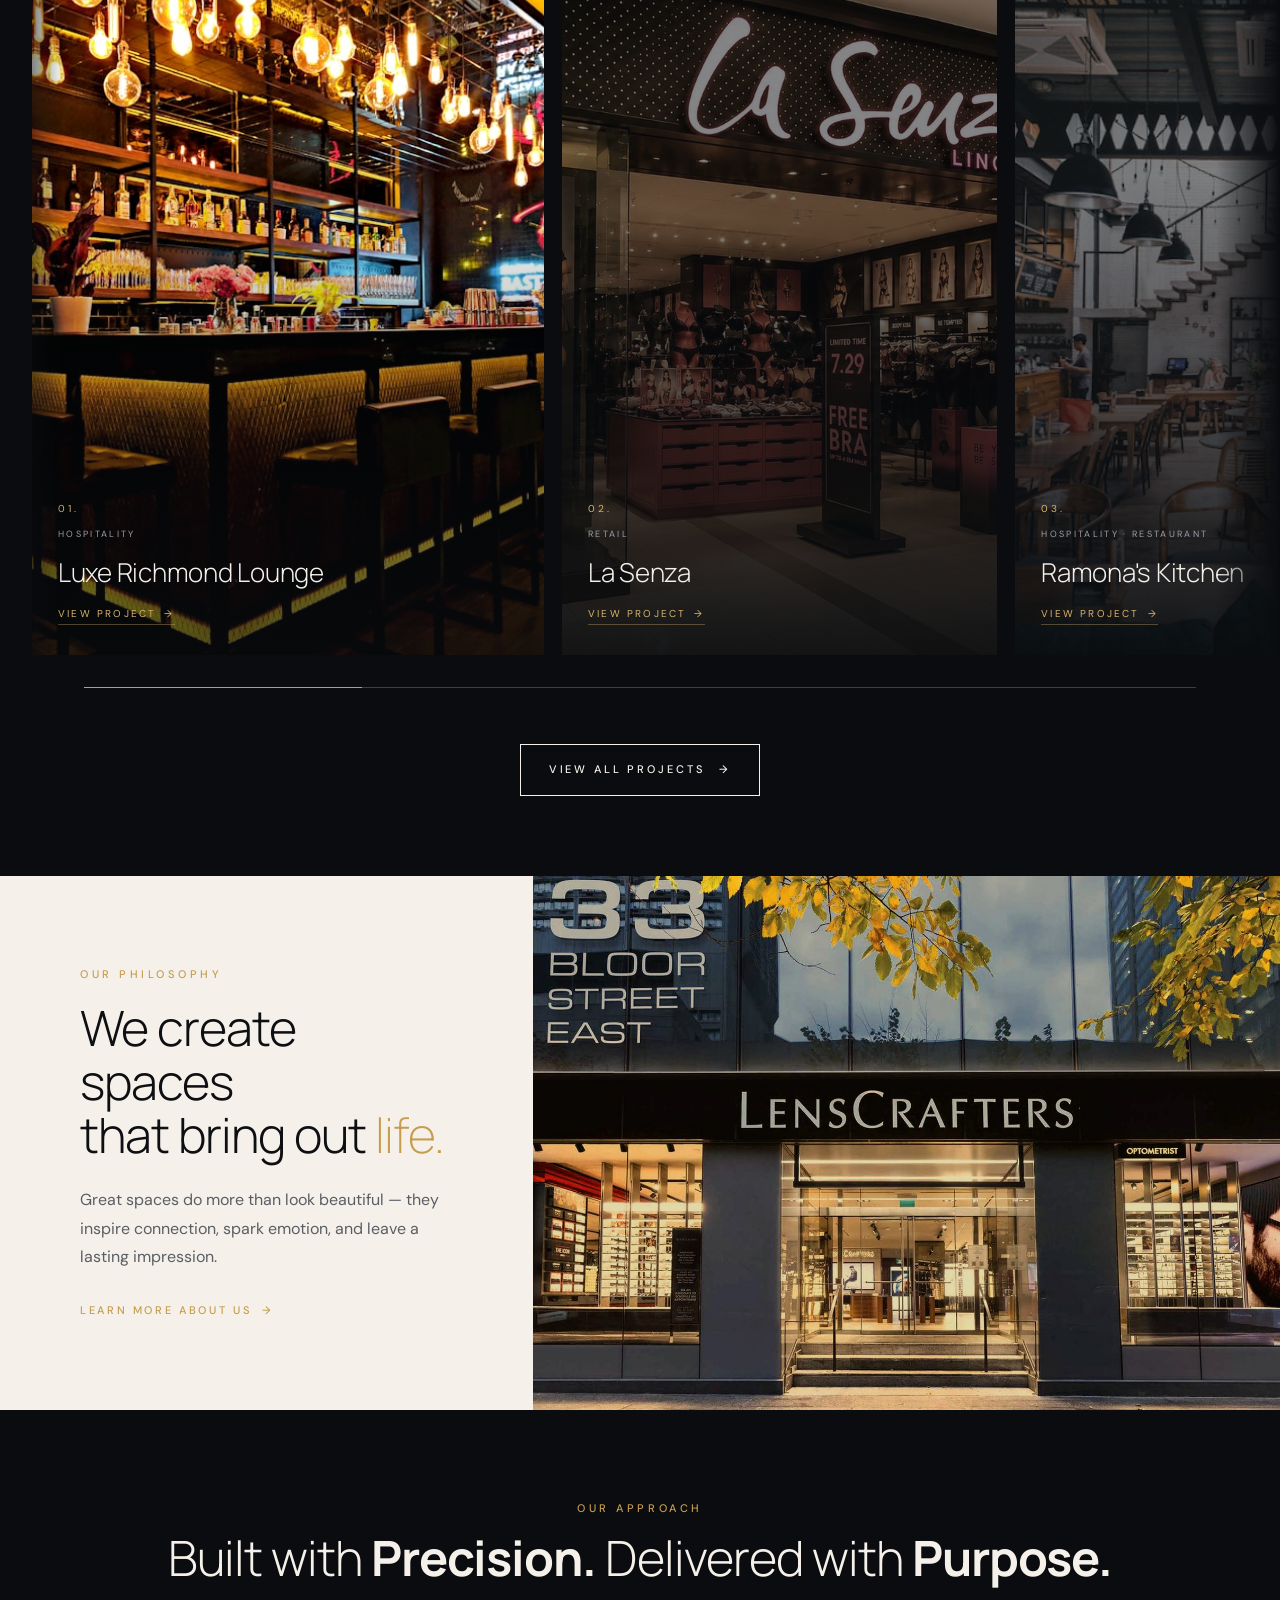
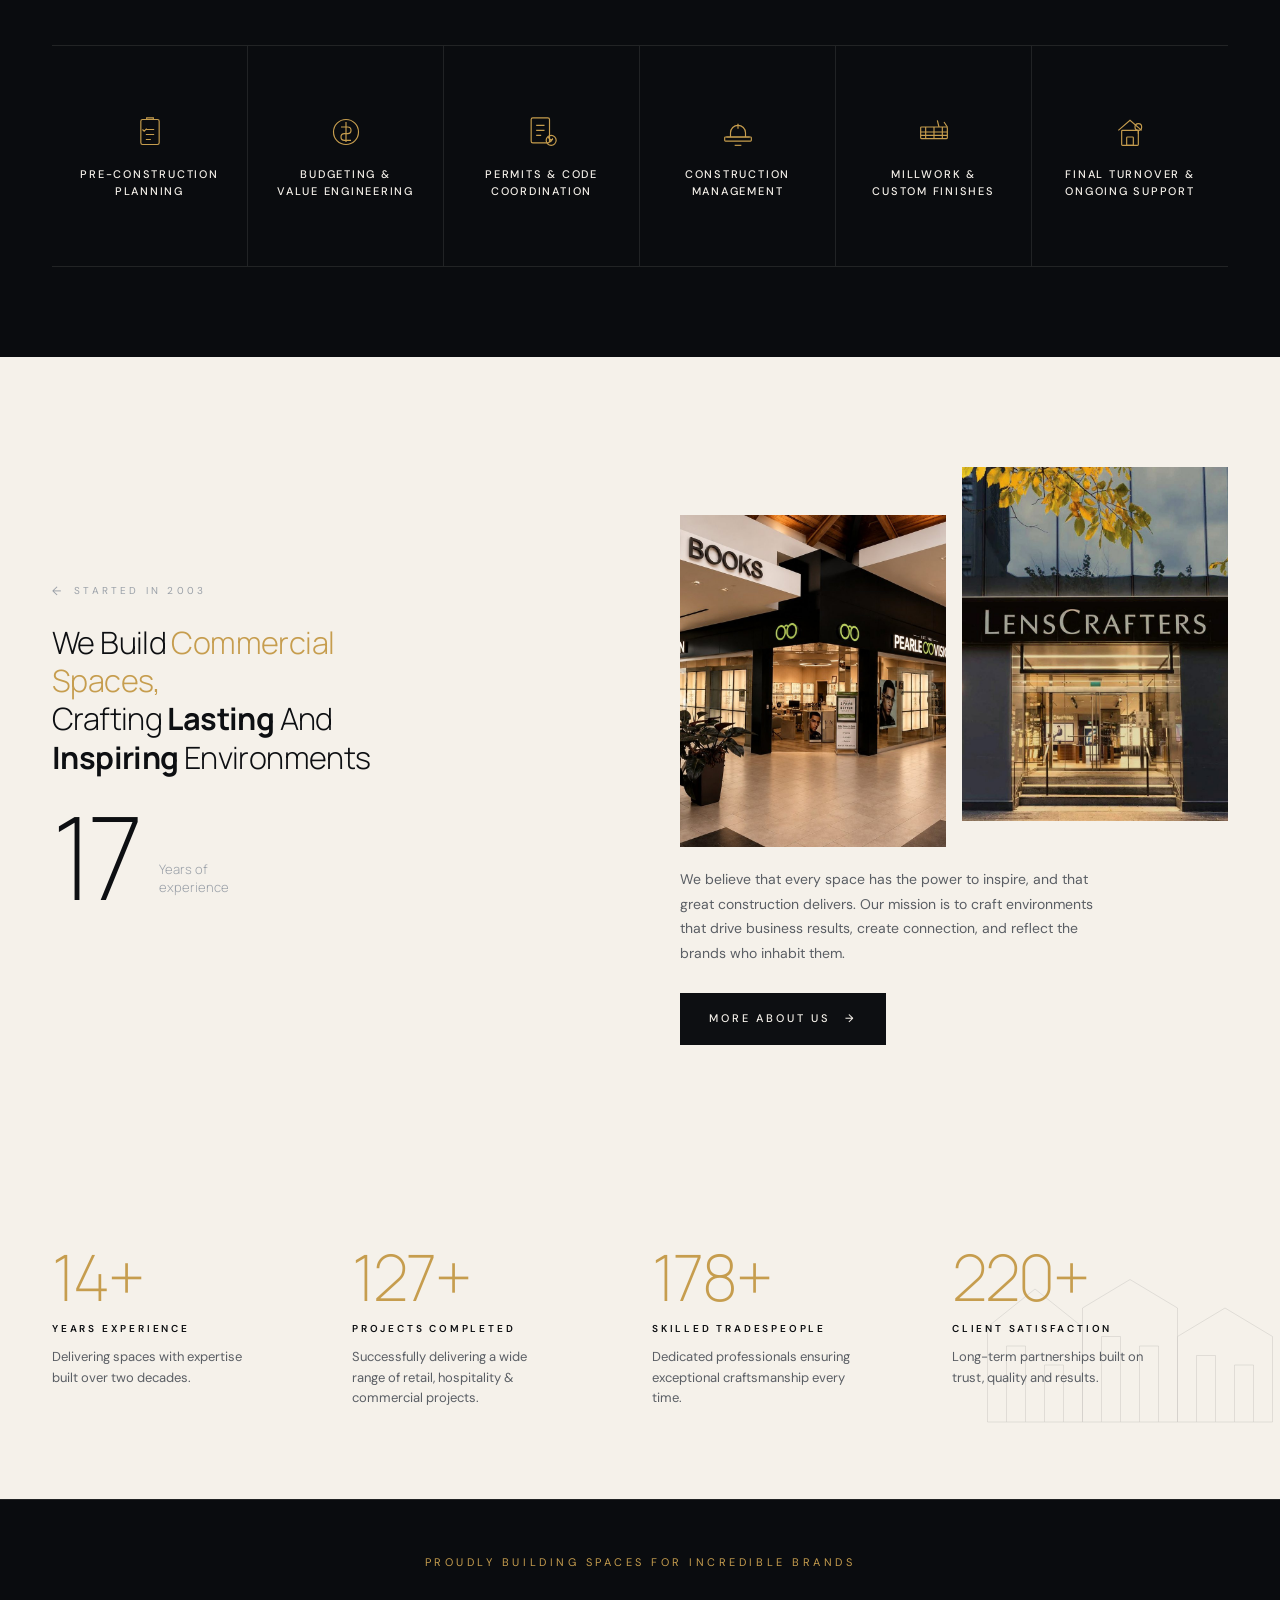
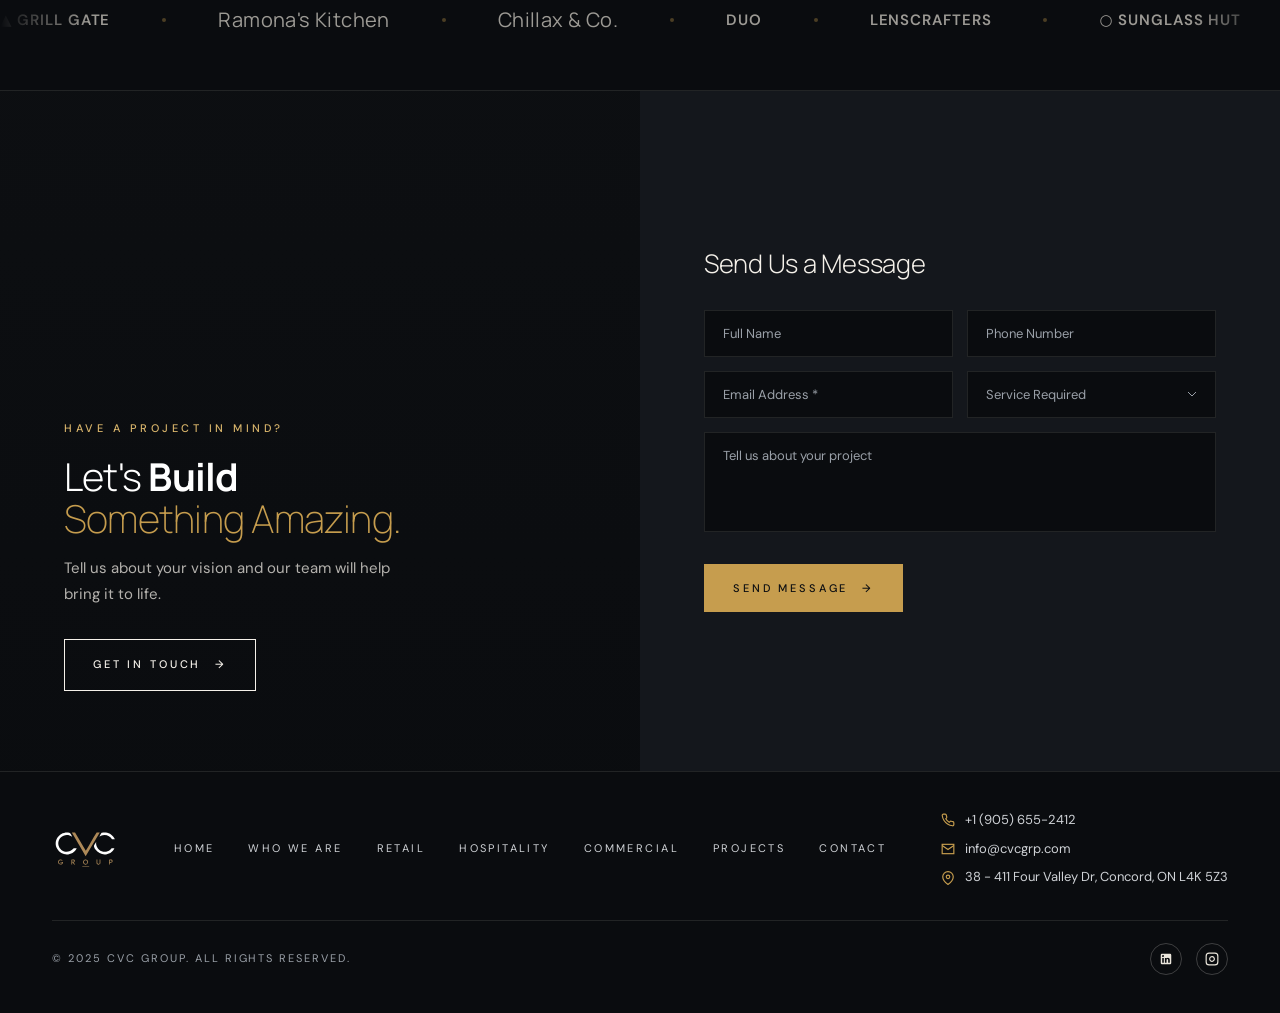
==== commit 613afd0c: "Add files via upload" ====
--- a/index.html
+++ b/index.html
@@ -43,8 +43,8 @@
   </div>
   <div class="container hero-inner">
     <div class="hero-tags rv">Retail <span>|</span> Hospitality <span>|</span> Commercial</div>
-    <h1 class="hero-title rv rv-d1">We Build Spaces<br><span class="italic-accent">That Bring</span><br>Life to Brands.</h1>
-    <p class="hero-sub rv rv-d2">CVC Group specializes in the construction and transformation of <strong>hospitality, retail, and commercial environments</strong> — spaces designed to connect people, <strong>elevate brands,</strong> and create lasting experiences.</p>
+    <h1 class="hero-title rv rv-d1">We Build <strong>Spaces</strong><br><span class="italic-accent">That Bring</span><br>Life to Brands.</h1>
+    <p class="hero-sub rv rv-d2">CVC Group specializes in the construction and transformation of hospitality, retail, and commercial environments — spaces designed to connect people, elevate brands, and create lasting experiences.</p>
     <div class="hero-actions rv rv-d3">
       <a href="projects.html" class="btn btn-primary">View Our Work <span class="arr">→</span></a>
       <a href="#services" class="btn btn-ghost">Our Services</a>
@@ -101,7 +101,7 @@
     <div class="proj-carousel-header rv">
       <div class="section-head">
         <div class="eyebrow">Featured Projects</div>
-        <h2>Spaces Designed to<br>Be Experienced.</h2>
+        <h2>Spaces Designed to<br>Be <strong>Experienced.</strong></h2>
       </div>
       <div class="carousel-controls">
         <button class="carousel-btn" id="carouselPrev" aria-label="Previous project">
@@ -173,7 +173,7 @@
   <div class="split-text rv">
     <div class="eyebrow">Our Philosophy</div>
     <h2>We create spaces<br>that bring out <span class="italic-accent">life.</span></h2>
-    <p>Great spaces do more than look beautiful — they <strong>inspire connection, spark emotion,</strong> and leave a lasting impression.</p>
+    <p>Great spaces do more than look beautiful — they inspire connection, spark emotion, and leave a lasting impression.</p>
     <a href="who-we-are.html" class="link-cta">Learn More About Us <span>→</span></a>
   </div>
   <div class="split-img rv rv-d1">
@@ -186,7 +186,7 @@
   <div class="container">
     <div class="approach-head rv">
       <div class="eyebrow">Our Approach</div>
-      <h2>Built with Precision. Delivered with Purpose.</h2>
+      <h2>Built with <strong>Precision.</strong> Delivered with <strong>Purpose.</strong></h2>
     </div>
     <div class="approach-grid rv rv-d1">
 
@@ -197,7 +197,7 @@
         </div>
         <div class="approach-back">
           <h4>Pre-Construction<br>Planning</h4>
-          <p class="approach-desc">Scope, budget, and milestones <strong>locked before the first tool is lifted</strong> — protecting your investment from day one.</p>
+          <p class="approach-desc">Scope, budget, and milestones locked before the first tool is lifted — protecting your investment from day one.</p>
         </div>
       </div>
 
@@ -208,7 +208,7 @@
         </div>
         <div class="approach-back">
           <h4>Budgeting &amp;<br>Value Engineering</h4>
-          <p class="approach-desc"><strong>Cost control without sacrificing design</strong> — smarter solutions that preserve intent and keep the number real.</p>
+          <p class="approach-desc">Cost control without sacrificing design — smarter solutions that preserve intent and keep the number real.</p>
         </div>
       </div>
 
@@ -219,7 +219,7 @@
         </div>
         <div class="approach-back">
           <h4>Permits &amp; Code<br>Coordination</h4>
-          <p class="approach-desc">Every permit, inspection, and compliance requirement handled — <strong>you never worry about what's behind the scenes.</strong></p>
+          <p class="approach-desc">Every permit, inspection, and compliance requirement handled — you never worry about what's behind the scenes.</p>
         </div>
       </div>
 
@@ -230,7 +230,7 @@
         </div>
         <div class="approach-back">
           <h4>Construction<br>Management</h4>
-          <p class="approach-desc">Full trade and timeline ownership — <strong>every checkpoint managed with precision</strong> and direct accountability.</p>
+          <p class="approach-desc">Full trade and timeline ownership — every checkpoint managed with precision and direct accountability.</p>
         </div>
       </div>
 
@@ -241,7 +241,7 @@
         </div>
         <div class="approach-back">
           <h4>Millwork &amp;<br>Custom Finishes</h4>
-          <p class="approach-desc">The details guests touch are where good builds become memorable ones. <strong>We treat every finish as a feature.</strong></p>
+          <p class="approach-desc">The details guests touch are where good builds become memorable ones. We treat every finish as a feature.</p>
         </div>
       </div>
 
@@ -252,7 +252,7 @@
         </div>
         <div class="approach-back">
           <h4>Final Turnover &amp;<br>Ongoing Support</h4>
-          <p class="approach-desc">We stay engaged post-handover — <strong>your space opens on time</strong> and keeps performing exactly as designed.</p>
+          <p class="approach-desc">We stay engaged post-handover — your space opens on time and keeps performing exactly as designed.</p>
         </div>
       </div>
 
@@ -266,7 +266,7 @@
   <div class="about-feature-inner">
     <div class="about-feature-text stagger-rv">
       <div class="about-feature-started rv">Started in 2003</div>
-      <h2 class="about-feature-headline rv">We Build <em>Commercial Spaces,</em><br>Crafting Lasting And<br>Inspiring Environments</h2>
+      <h2 class="about-feature-headline rv">We Build <em>Commercial Spaces,</em><br>Crafting <strong>Lasting</strong> And<br><strong>Inspiring</strong> Environments</h2>
       <div class="about-feature-stat-row rv">
         <div class="about-feature-big-num" data-count="22" data-suffix="">0</div>
         <div class="about-feature-stat-label">Years of<br>experience</div>
@@ -281,7 +281,7 @@
           <img src="images/philosophy-split.jpg" alt="CVC hospitality project">
         </div>
       </div>
-      <p class="about-feature-body">We believe that every space has the power to inspire, and that <strong>great construction delivers.</strong> Our mission is to craft environments that <strong>drive business results,</strong> create connection, and reflect the brands who inhabit them.</p>
+      <p class="about-feature-body">We believe that every space has the power to inspire, and that great construction delivers. Our mission is to craft environments that drive business results, create connection, and reflect the brands who inhabit them.</p>
       <a href="who-we-are.html" class="btn btn-dark" style="align-self:flex-start">More About Us <span class="arr">→</span></a>
     </div>
   </div>
@@ -298,22 +298,22 @@
       <div class="rv">
         <div class="stat-num"><span data-count="22">0</span><span>+</span></div>
         <div class="stat-label">Years Experience</div>
-        <p class="stat-desc">Delivering spaces with expertise built over <strong>two decades.</strong></p>
+        <p class="stat-desc">Delivering spaces with expertise built over two decades.</p>
       </div>
       <div class="rv rv-d1">
         <div class="stat-num"><span data-count="189">0</span><span>+</span></div>
         <div class="stat-label">Projects Completed</div>
-        <p class="stat-desc">Successfully delivering a wide range of <strong>retail, hospitality &amp; commercial</strong> projects.</p>
+        <p class="stat-desc">Successfully delivering a wide range of retail, hospitality &amp; commercial projects.</p>
       </div>
       <div class="rv rv-d2">
         <div class="stat-num"><span data-count="265">0</span><span>+</span></div>
         <div class="stat-label">Skilled Tradespeople</div>
-        <p class="stat-desc">Dedicated professionals ensuring <strong>exceptional craftsmanship</strong> every time.</p>
+        <p class="stat-desc">Dedicated professionals ensuring exceptional craftsmanship every time.</p>
       </div>
       <div class="rv rv-d3">
         <div class="stat-num"><span data-count="328">0</span><span>+</span></div>
         <div class="stat-label">Client Satisfaction</div>
-        <p class="stat-desc"><strong>Long-term partnerships</strong> built on trust, quality and results.</p>
+        <p class="stat-desc">Long-term partnerships built on trust, quality and results.</p>
       </div>
     </div>
   </div>
@@ -396,7 +396,7 @@
 <section class="home-contact" id="contact">
   <div class="home-contact-left" style="background-image:url('images/contact-bg.jpg')">
     <div class="eyebrow">Have a Project in Mind?</div>
-    <h2>Let's Build<br><span class="italic-accent">Something Amazing.</span></h2>
+    <h2>Let's <strong>Build</strong><br><span class="italic-accent">Something Amazing.</span></h2>
     <p>Tell us about your vision and our team will help bring it to life.</p>
     <a href="contact.html" class="btn btn-ghost" style="align-self:flex-start">Get in Touch <span class="arr">→</span></a>
   </div>
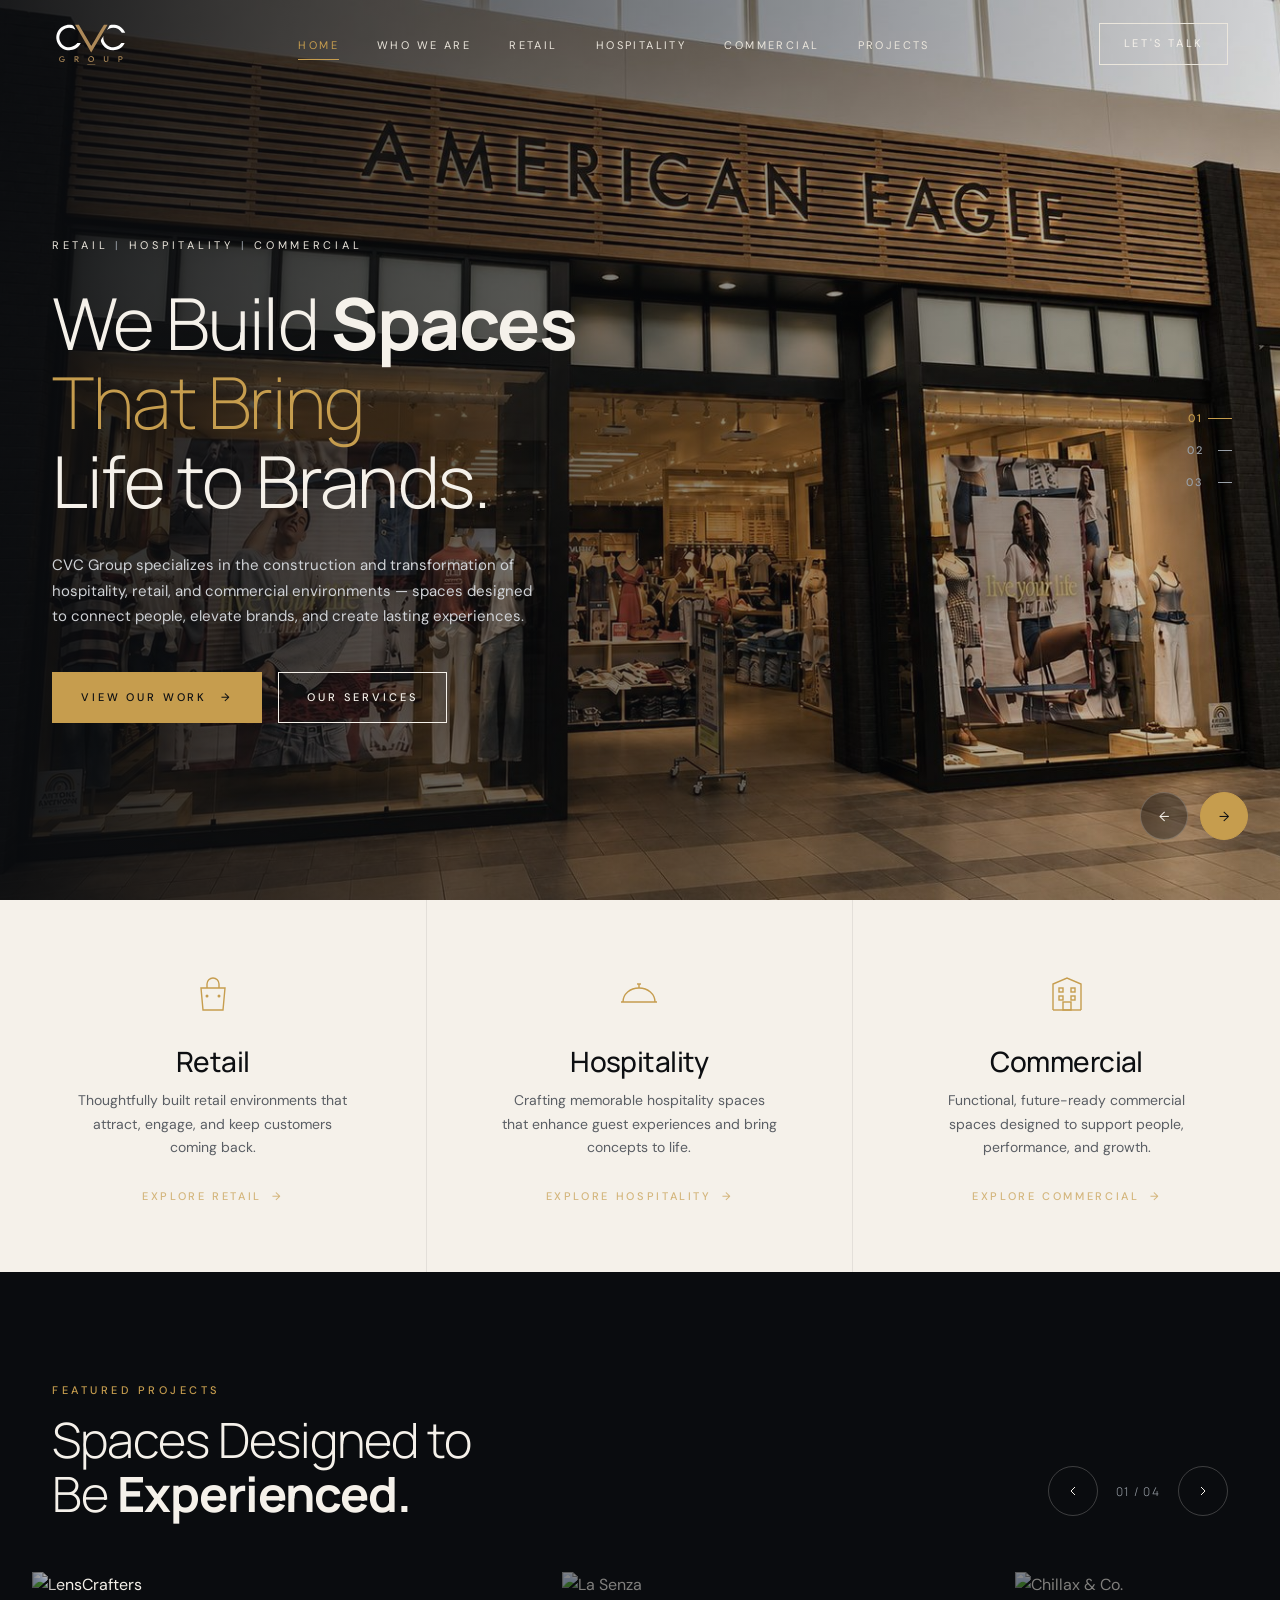
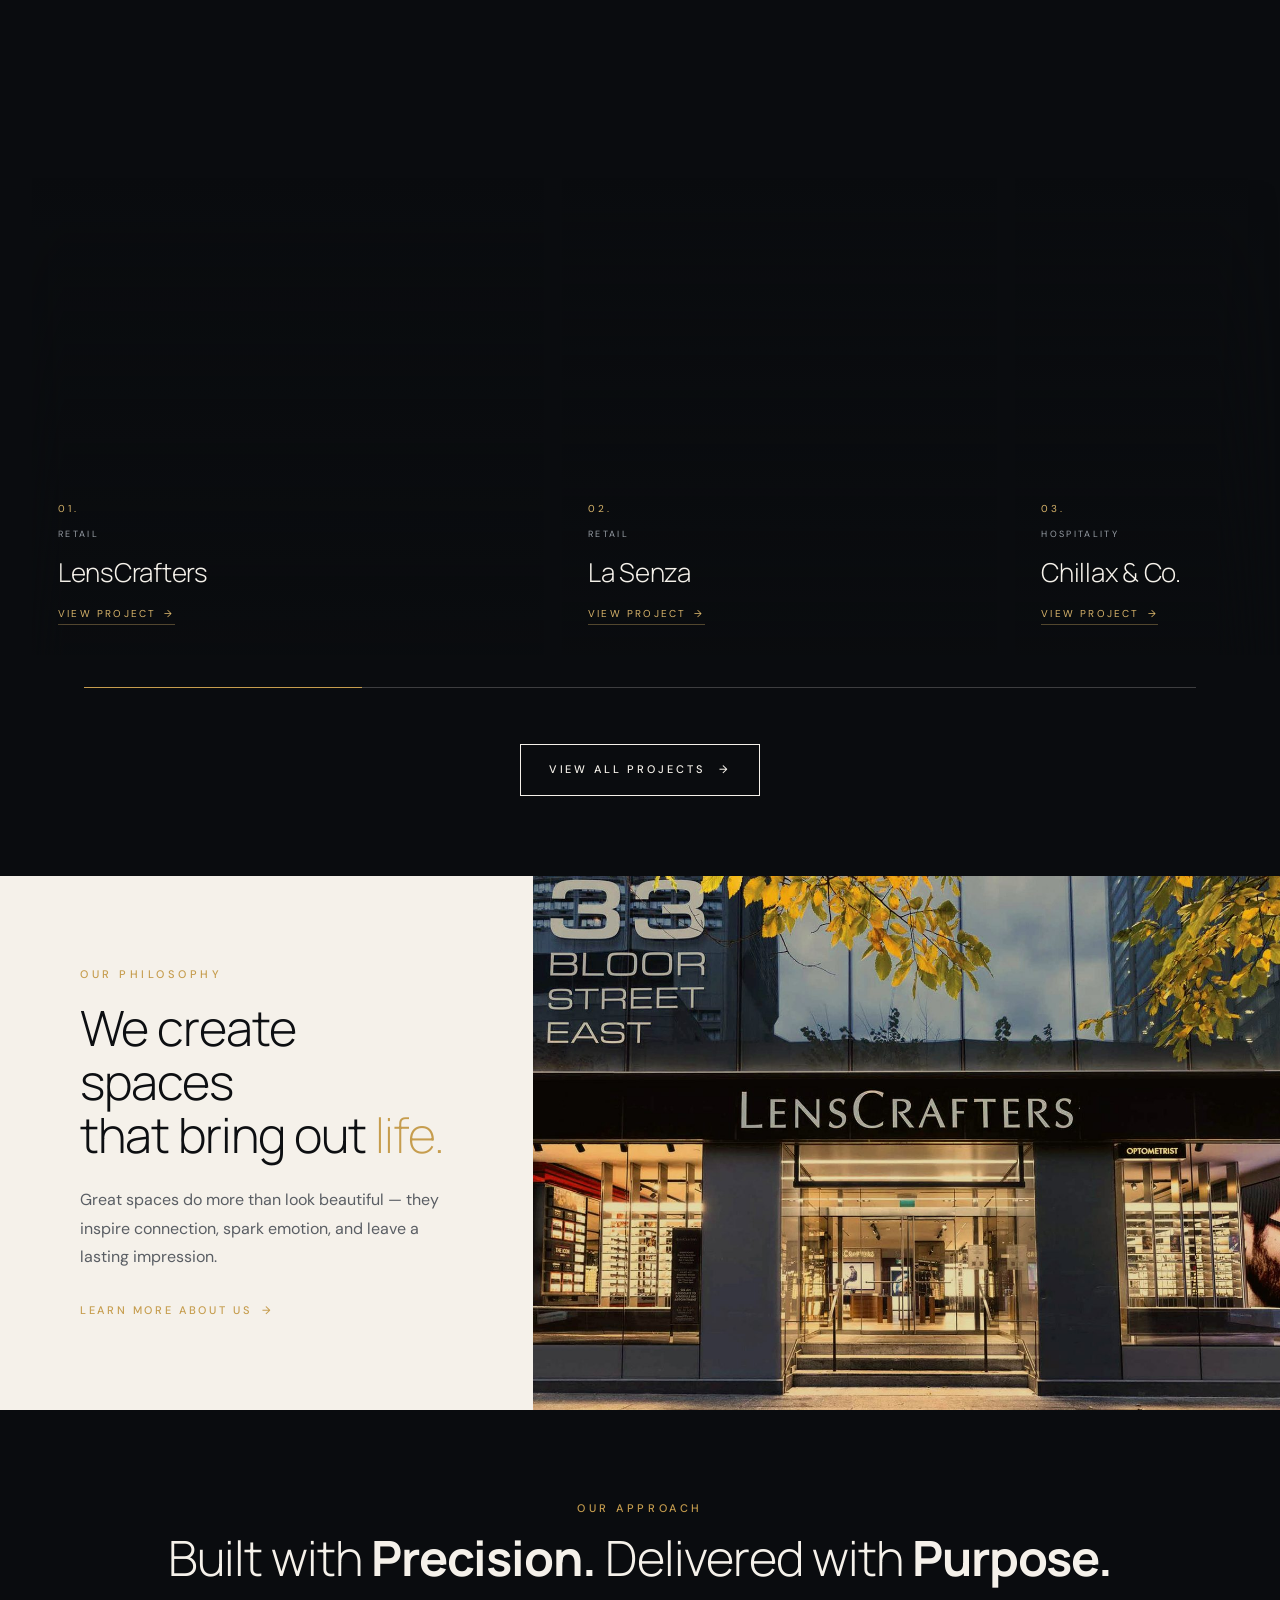
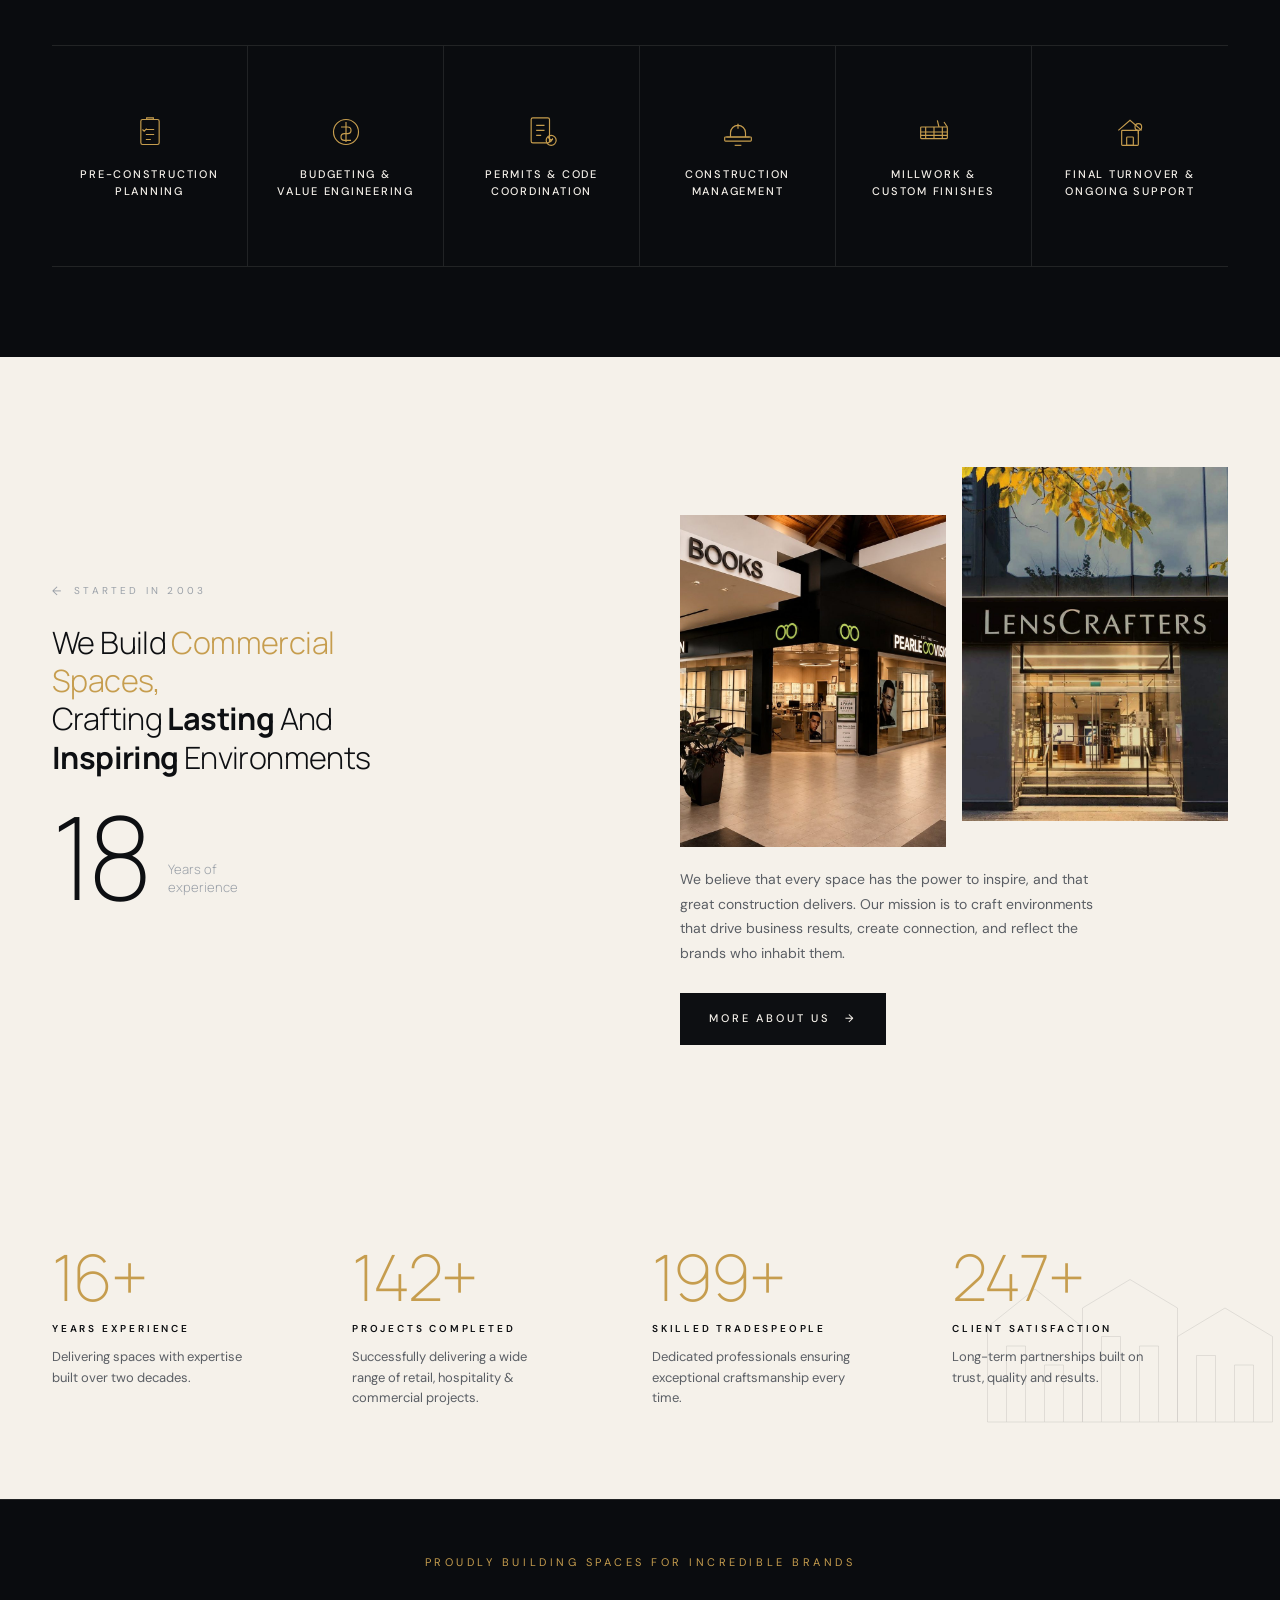
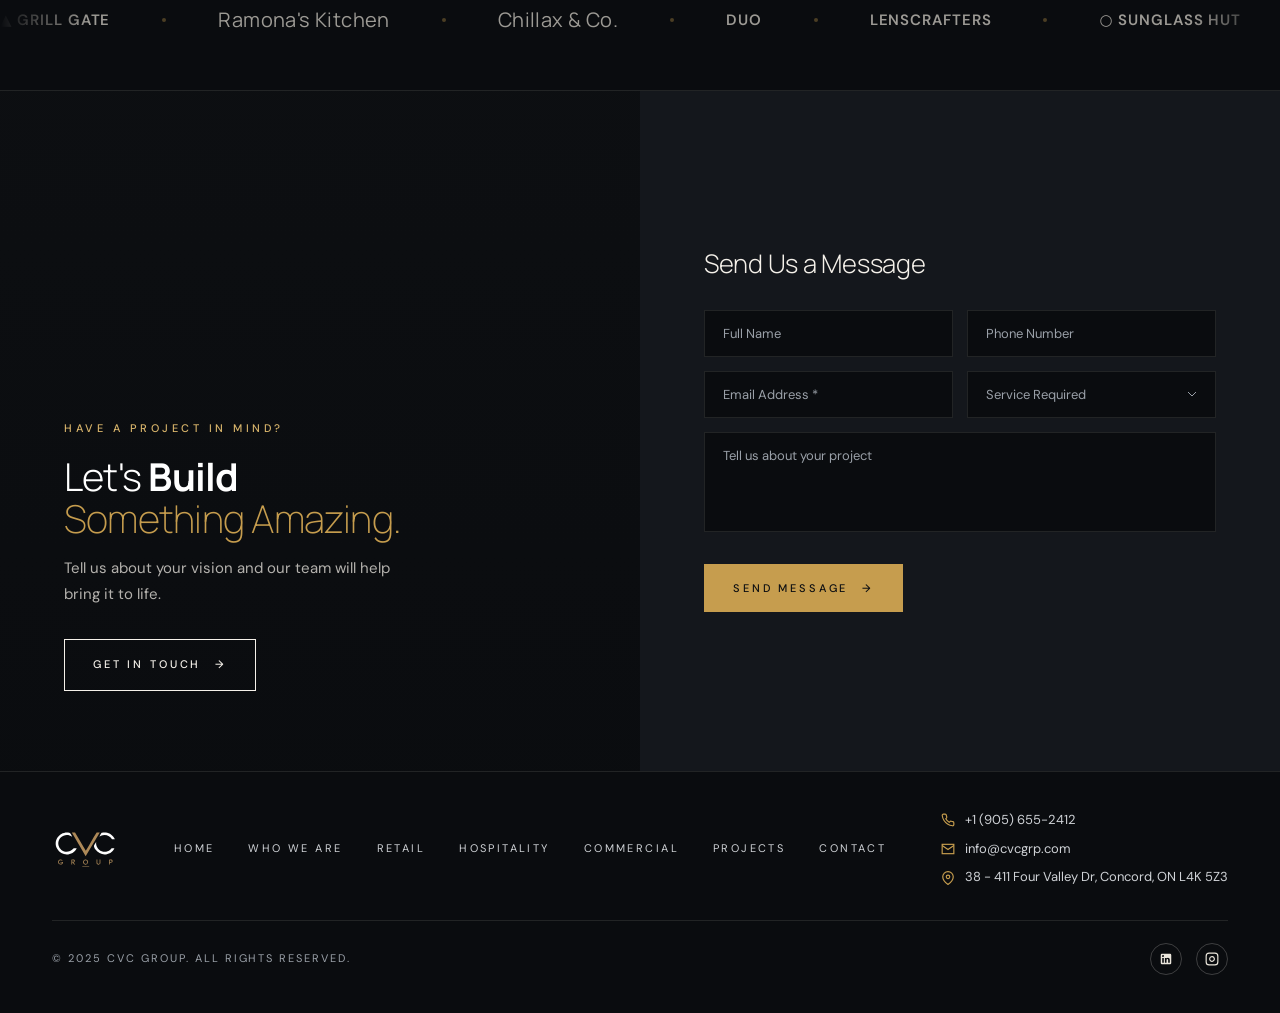
==== commit cec29cb7: "Add files via upload" ====
--- a/index.html
+++ b/index.html
@@ -118,16 +118,16 @@
   <div class="carousel-viewport" id="carouselViewport">
     <div class="carousel-track" id="carouselTrack">
       <div class="proj-card-c is-active">
-        <img src="images/hospitality-lounge.jpg" alt="Luxe Richmond Lounge">
+        <img src="images/proj-lenscrafters.jpg" alt="LensCrafters">
         <div class="proj-card-body">
           <span class="proj-card-num">01.</span>
-          <span class="proj-card-cat">Hospitality</span>
-          <div class="proj-card-title">Luxe Richmond Lounge</div>
+          <span class="proj-card-cat">Retail</span>
+          <div class="proj-card-title">LensCrafters</div>
           <a href="projects.html" class="proj-card-link">View Project <span>→</span></a>
         </div>
       </div>
       <div class="proj-card-c">
-        <img src="images/hero-slide-2.jpg" alt="La Senza">
+        <img src="images/proj-la-senza.jpg" alt="La Senza">
         <div class="proj-card-body">
           <span class="proj-card-num">02.</span>
           <span class="proj-card-cat">Retail</span>
@@ -136,20 +136,20 @@
         </div>
       </div>
       <div class="proj-card-c">
-        <img src="images/timeline-2014.jpg" alt="Ramona's Kitchen">
+        <img src="images/proj-chillax.jpg" alt="Chillax &amp; Co.">
         <div class="proj-card-body">
           <span class="proj-card-num">03.</span>
-          <span class="proj-card-cat">Hospitality · Restaurant</span>
-          <div class="proj-card-title">Ramona's Kitchen</div>
+          <span class="proj-card-cat">Hospitality</span>
+          <div class="proj-card-title">Chillax &amp; Co.</div>
           <a href="projects.html" class="proj-card-link">View Project <span>→</span></a>
         </div>
       </div>
       <div class="proj-card-c">
-        <img src="images/timeline-2019.jpg" alt="Duo Patisserie & Café">
+        <img src="images/proj-grill-gate.jpg" alt="Grill Gate">
         <div class="proj-card-body">
           <span class="proj-card-num">04.</span>
-          <span class="proj-card-cat">Hospitality · Café</span>
-          <div class="proj-card-title">Duo Patisserie &amp; Café</div>
+          <span class="proj-card-cat">Hospitality</span>
+          <div class="proj-card-title">Grill Gate</div>
           <a href="projects.html" class="proj-card-link">View Project <span>→</span></a>
         </div>
       </div>
@@ -338,7 +338,7 @@
         <span class="brand-sep"></span>
         <span class="brand-logo sans">○ sunglass hut</span>
         <span class="brand-sep"></span>
-        <span class="brand-logo">Ray-Ban</span>
+        <span class="brand-logo">Aerie</span>
         <span class="brand-sep"></span>
         <!-- Duplicate for seamless loop -->
         <span class="brand-logo sans">▲ Grill Gate</span>
@@ -353,14 +353,14 @@
         <span class="brand-sep"></span>
         <span class="brand-logo sans">○ sunglass hut</span>
         <span class="brand-sep"></span>
-        <span class="brand-logo">Ray-Ban</span>
+        <span class="brand-logo">Aerie</span>
         <span class="brand-sep"></span>
       </div>
       <!-- Row 2: right to left -->
       <div class="brand-row brand-row-2">
         <span class="brand-logo sans">○ sunglass hut</span>
         <span class="brand-sep"></span>
-        <span class="brand-logo">Ray-Ban</span>
+        <span class="brand-logo">Aerie</span>
         <span class="brand-sep"></span>
         <span class="brand-logo sans">LensCrafters</span>
         <span class="brand-sep"></span>
@@ -375,7 +375,7 @@
         <!-- Duplicate -->
         <span class="brand-logo sans">○ sunglass hut</span>
         <span class="brand-sep"></span>
-        <span class="brand-logo">Ray-Ban</span>
+        <span class="brand-logo">Aerie</span>
         <span class="brand-sep"></span>
         <span class="brand-logo sans">LensCrafters</span>
         <span class="brand-sep"></span>
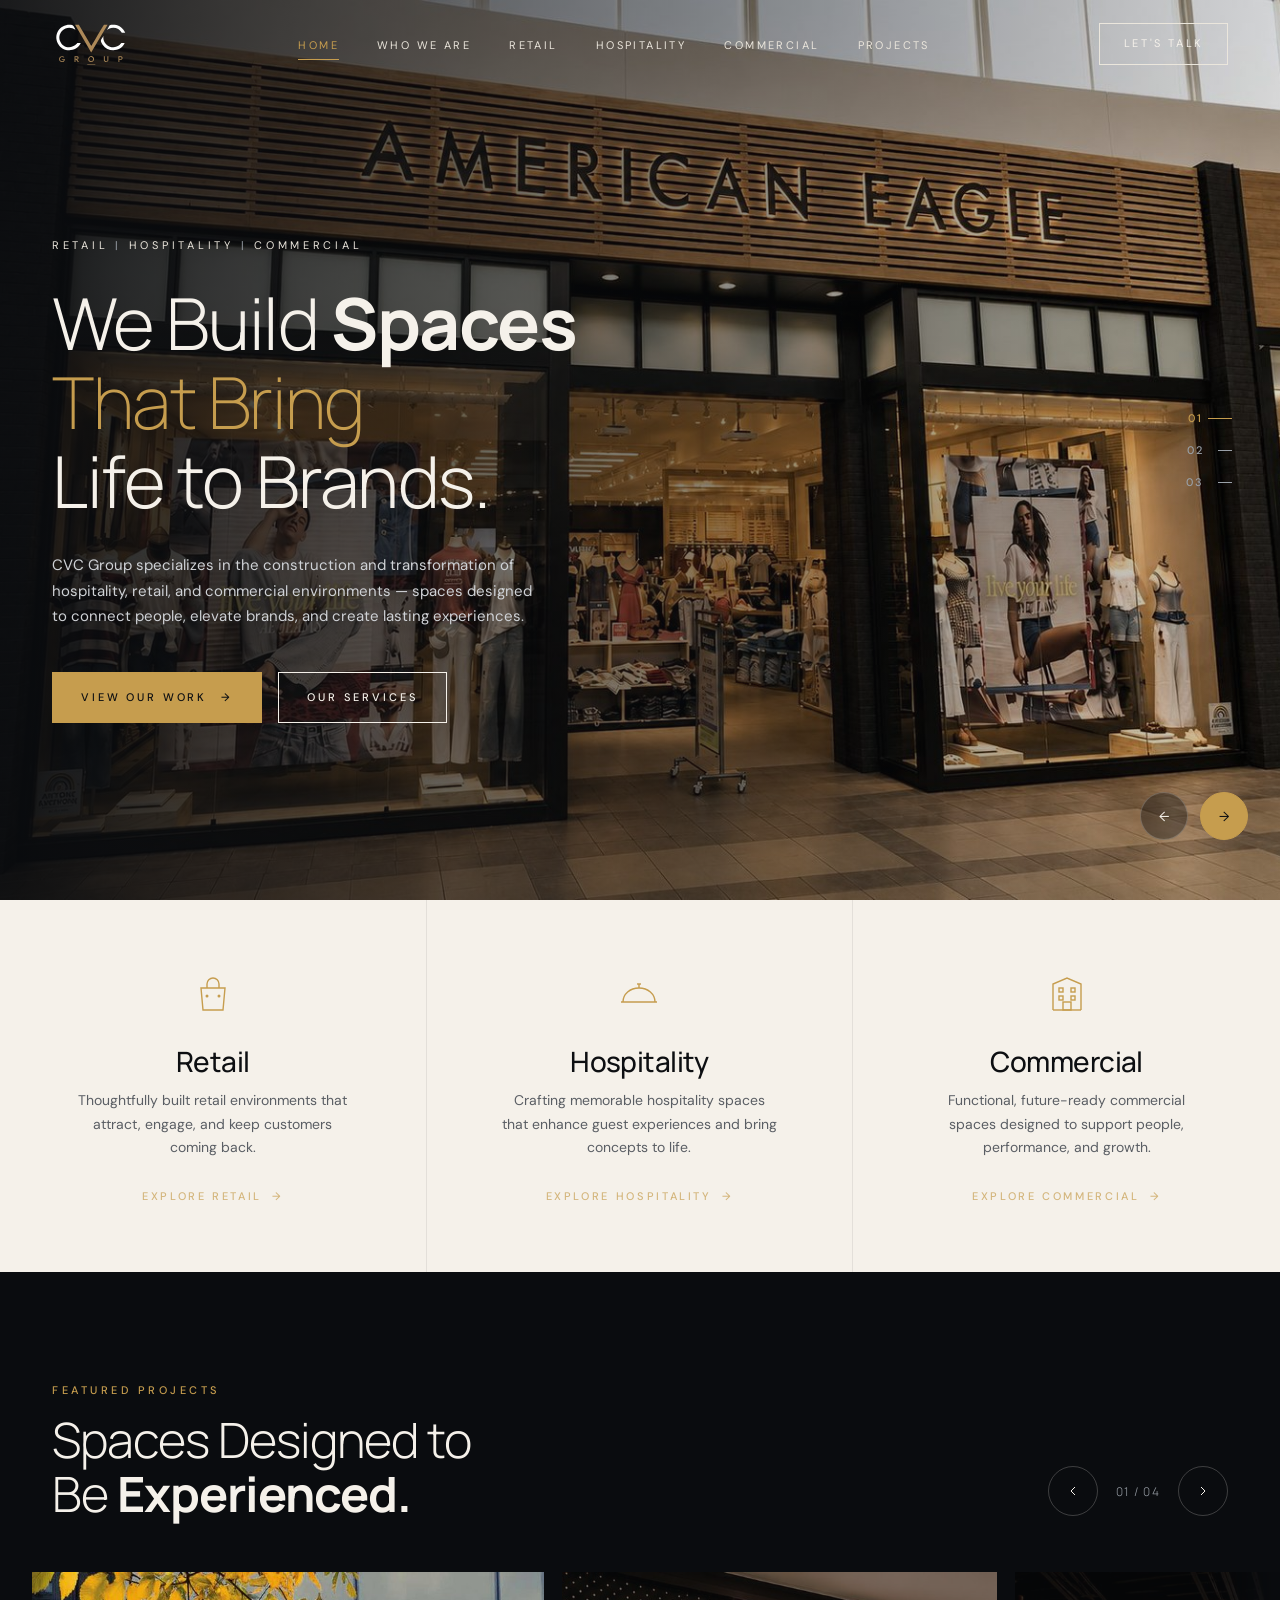
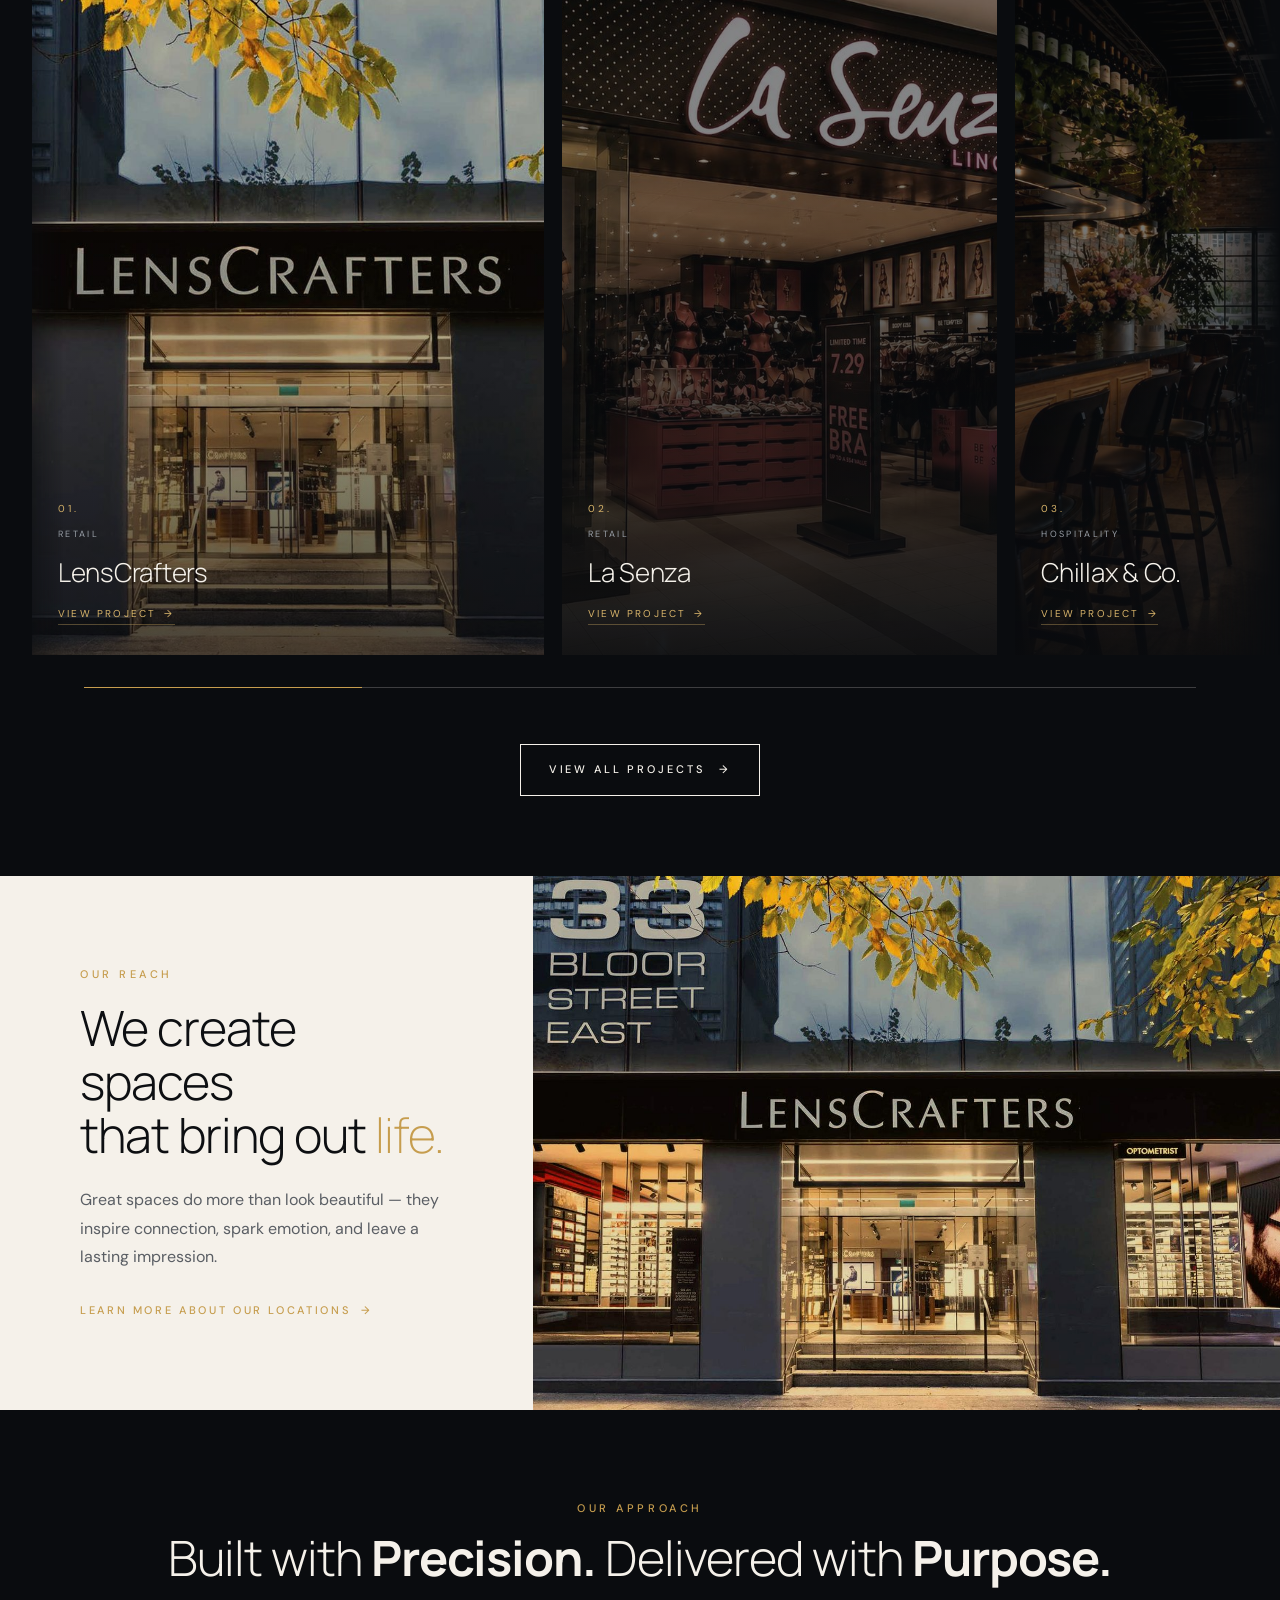
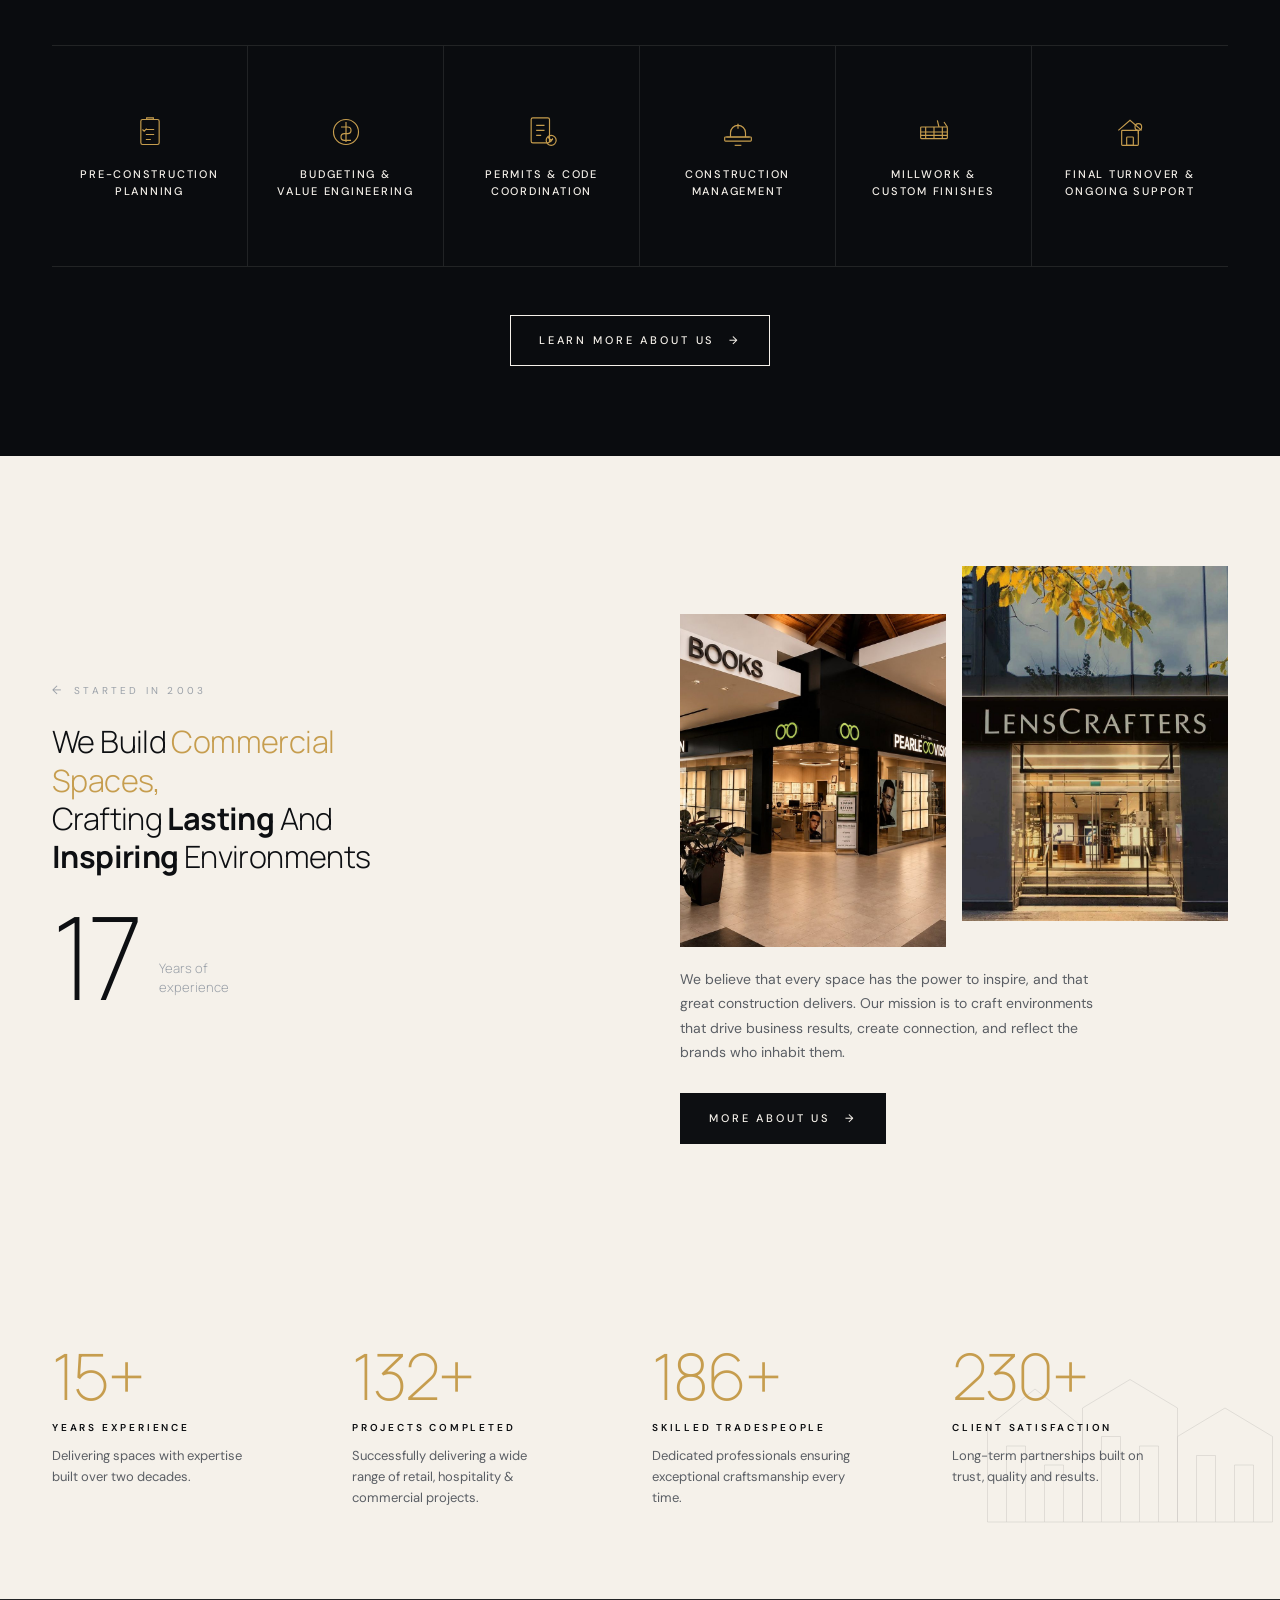
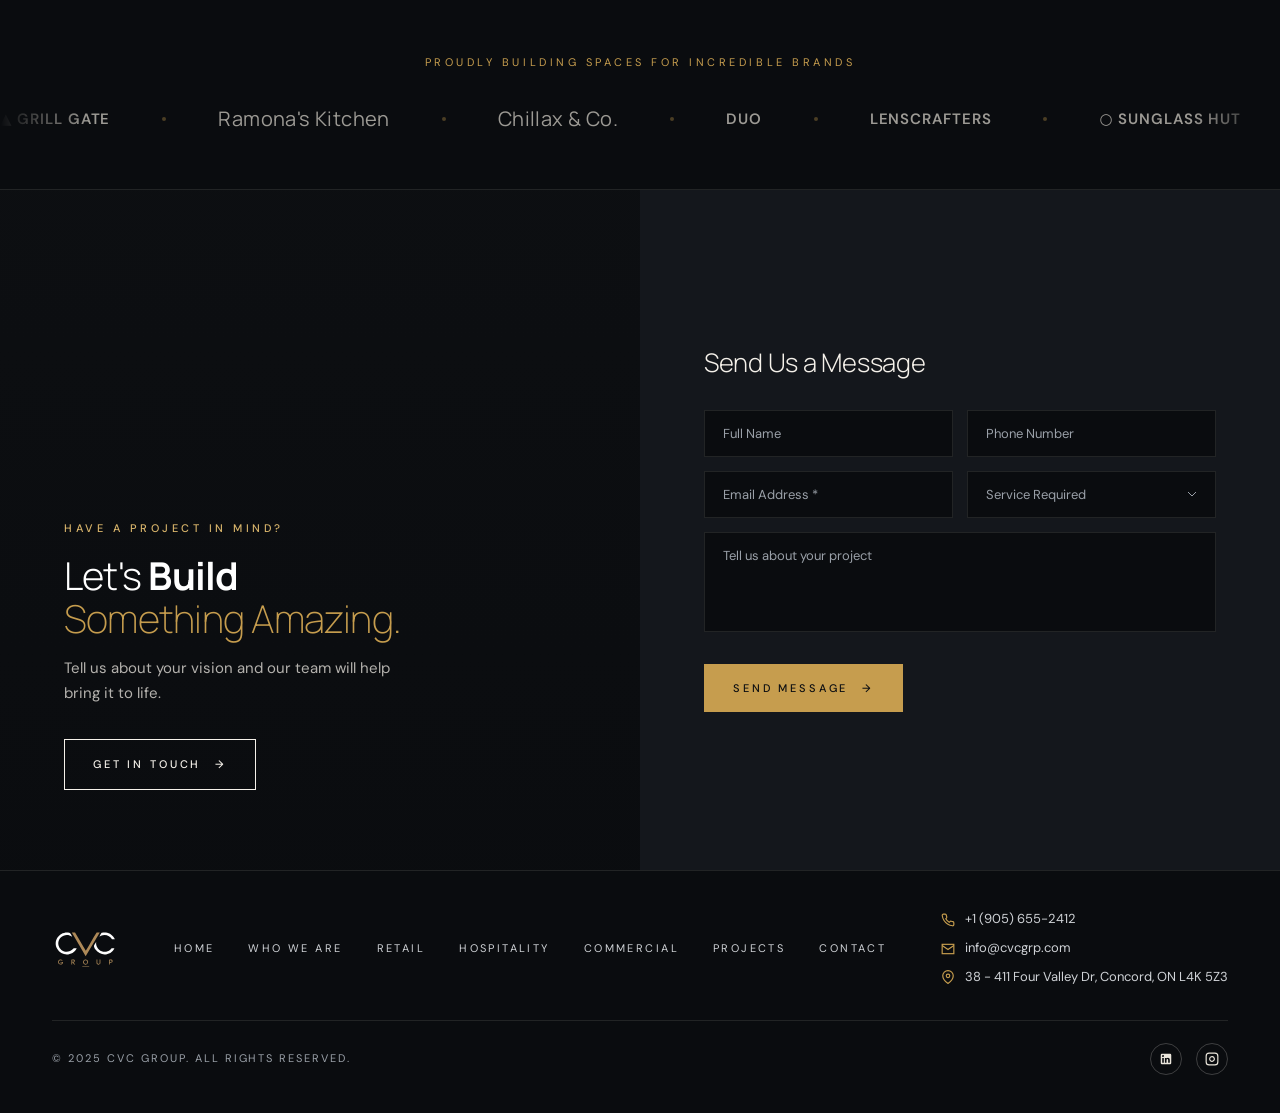
==== commit 291be92b: "Add files via upload" ====
--- a/index.html
+++ b/index.html
@@ -171,10 +171,10 @@
 <!-- ============ PHILOSOPHY SPLIT ============ -->
 <section class="split">
   <div class="split-text rv">
-    <div class="eyebrow">Our Philosophy</div>
+    <div class="eyebrow">Our Reach</div>
     <h2>We create spaces<br>that bring out <span class="italic-accent">life.</span></h2>
     <p>Great spaces do more than look beautiful — they inspire connection, spark emotion, and leave a lasting impression.</p>
-    <a href="who-we-are.html" class="link-cta">Learn More About Us <span>→</span></a>
+    <a href="contact.html#cvc-map-wrap" class="link-cta">Learn More About Our Locations <span>→</span></a>
   </div>
   <div class="split-img rv rv-d1">
     <img src="images/philosophy-split.jpg" alt="Interior space">
@@ -256,6 +256,9 @@
         </div>
       </div>
 
+    </div>
+    <div style="text-align:center;margin-top:48px" class="rv">
+      <a href="who-we-are.html" class="btn btn-ghost">Learn More About Us <span class="arr">→</span></a>
     </div>
   </div>
 </section>
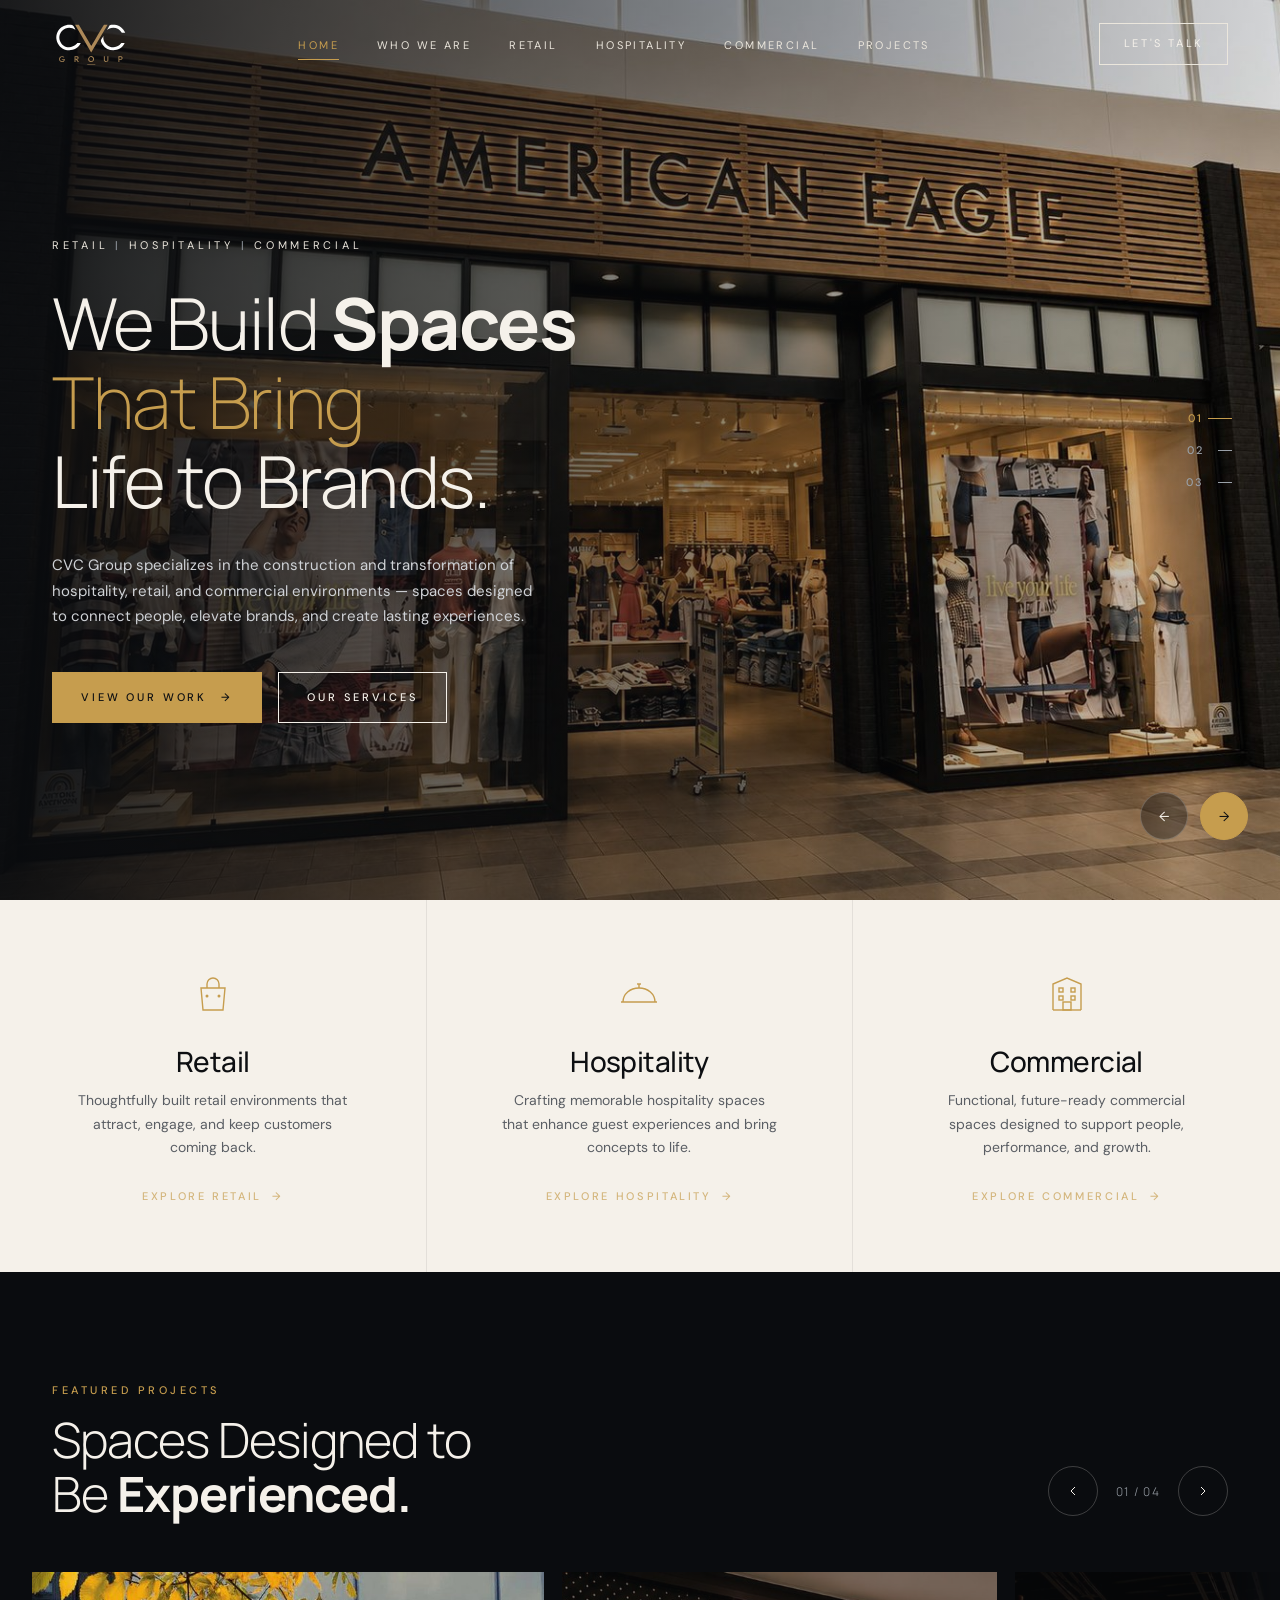
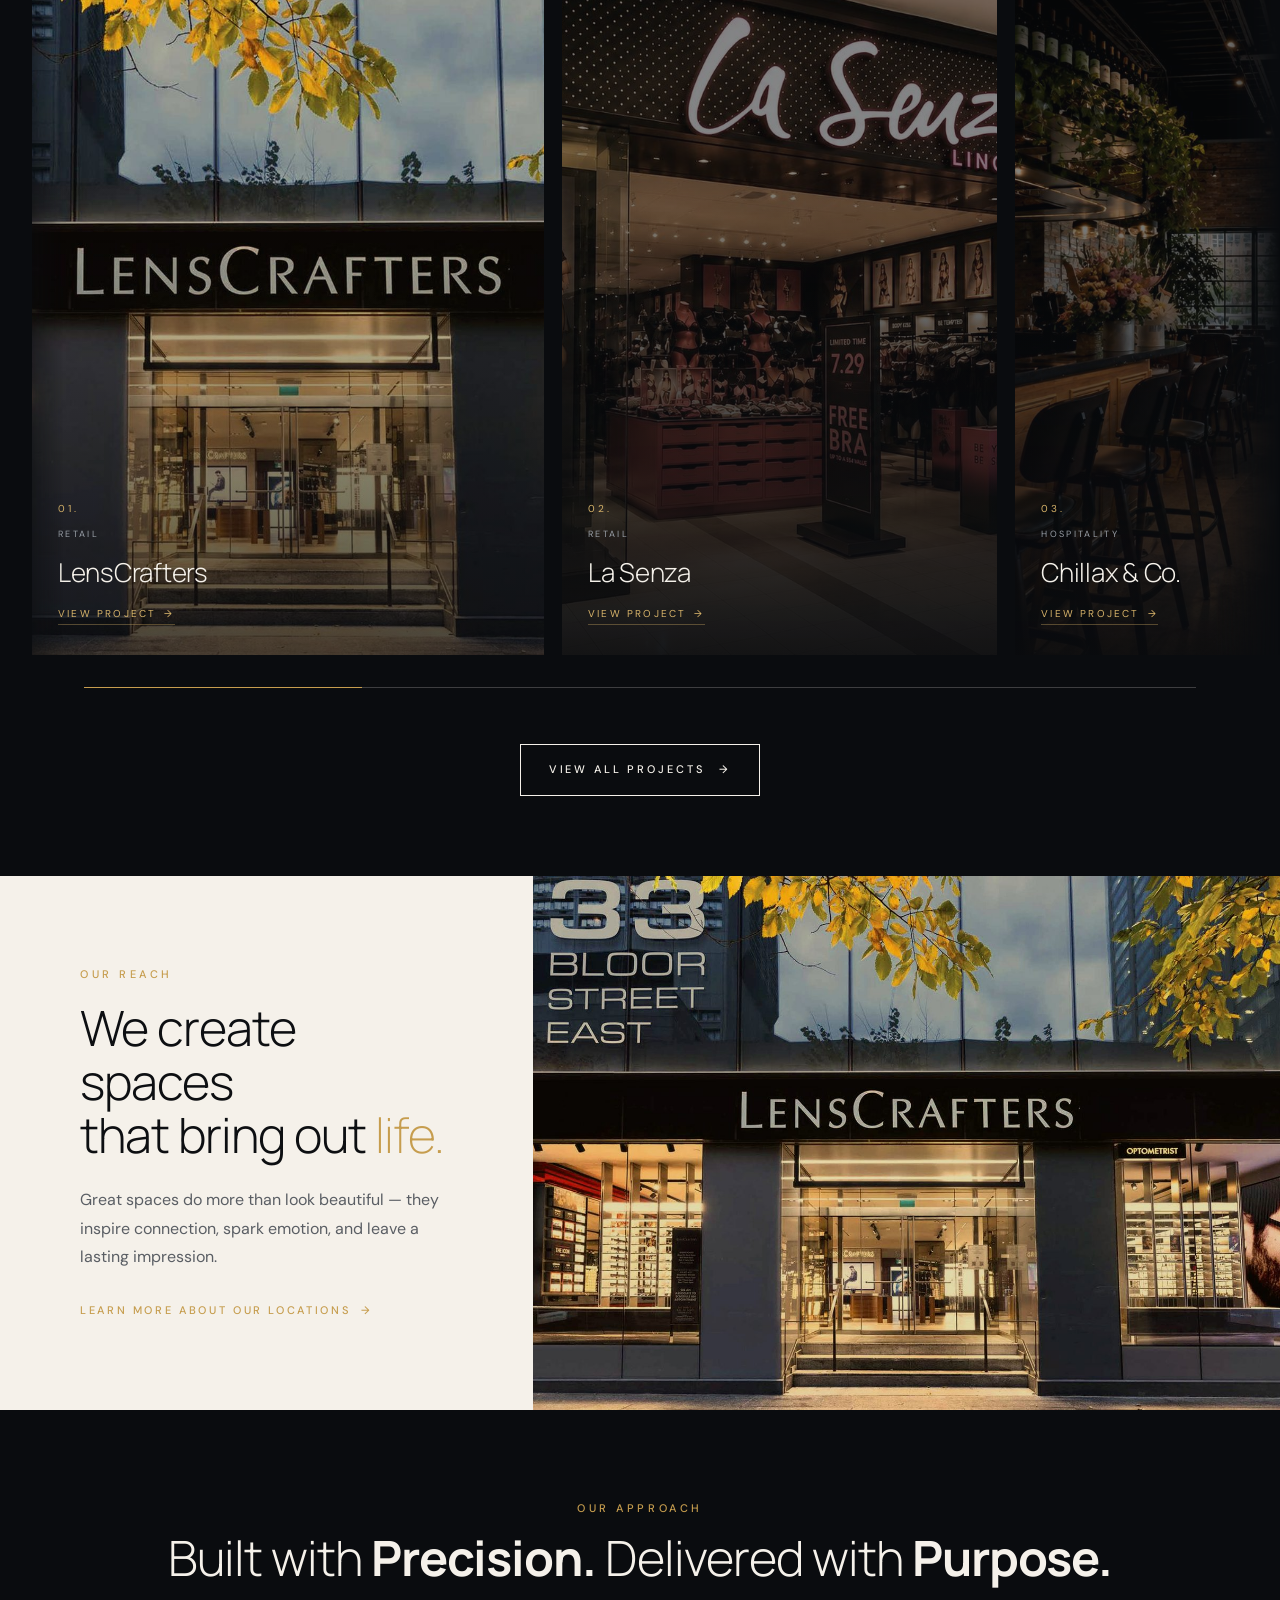
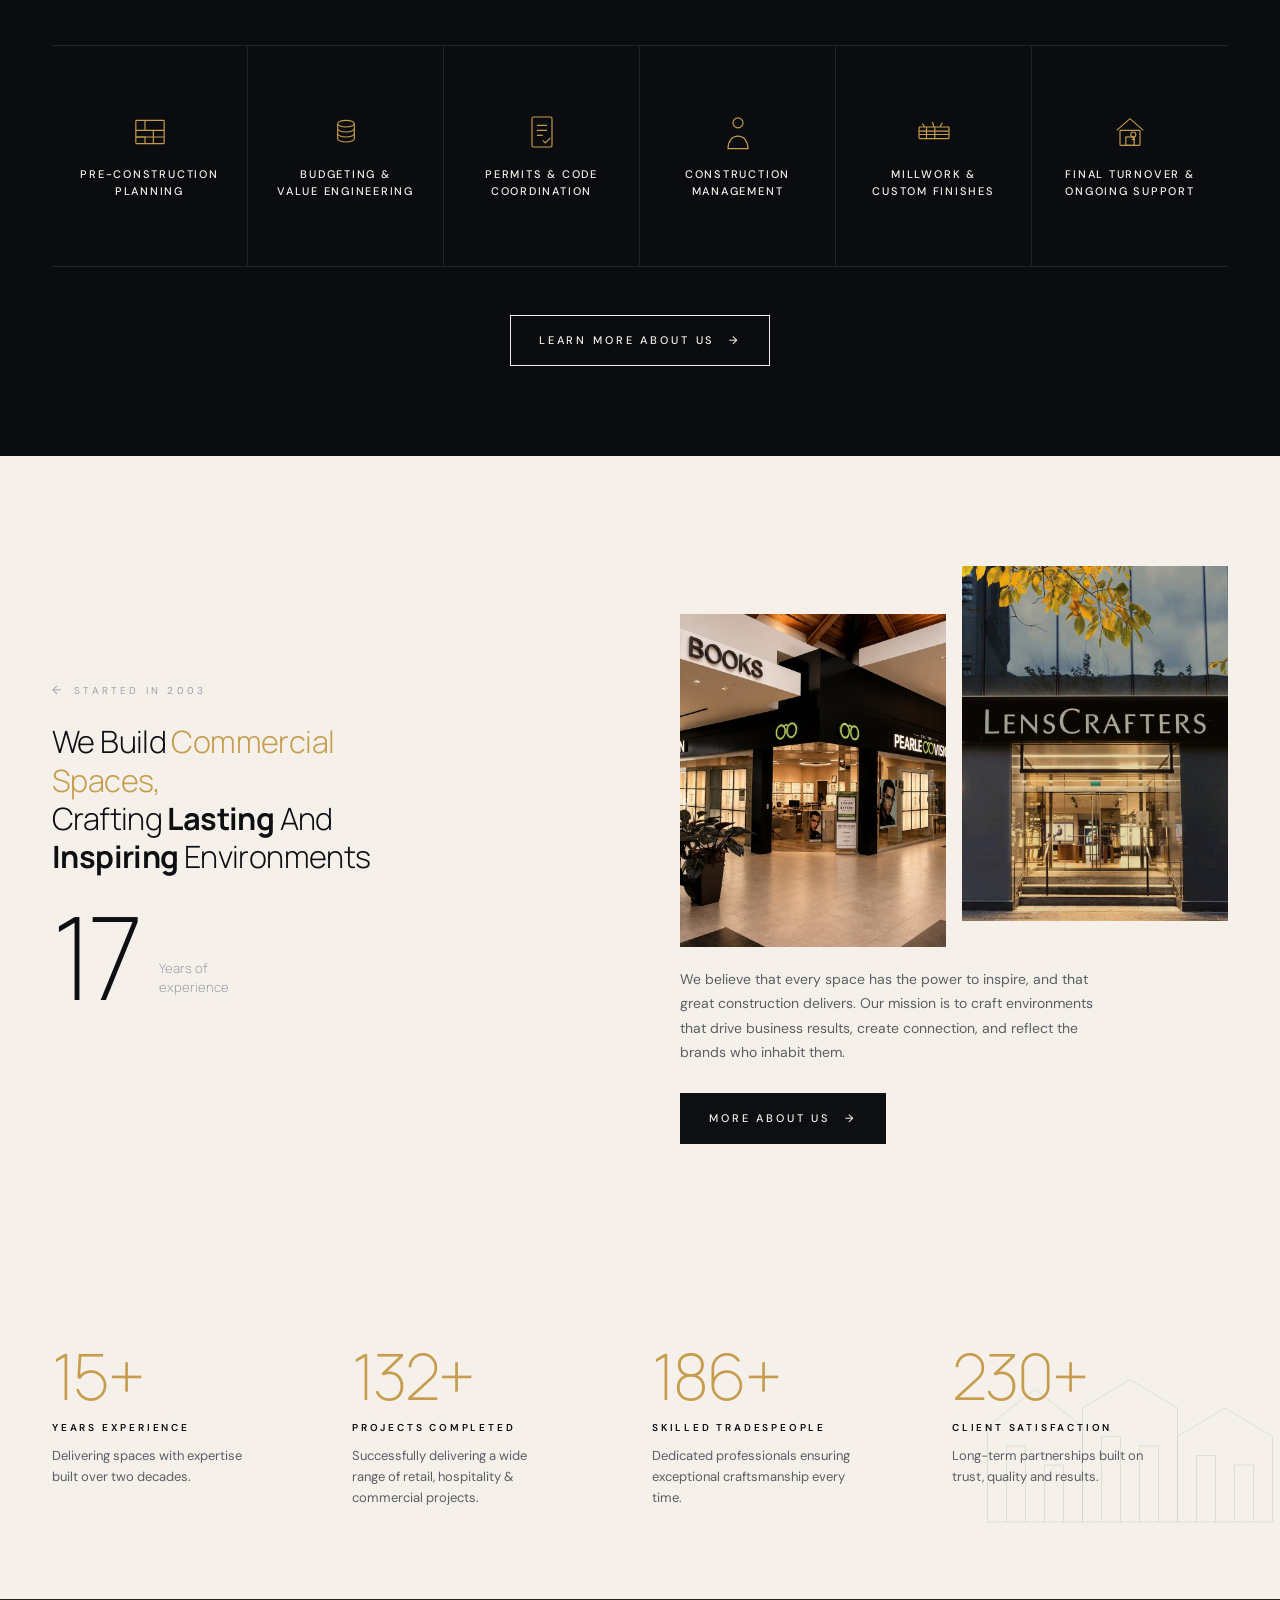
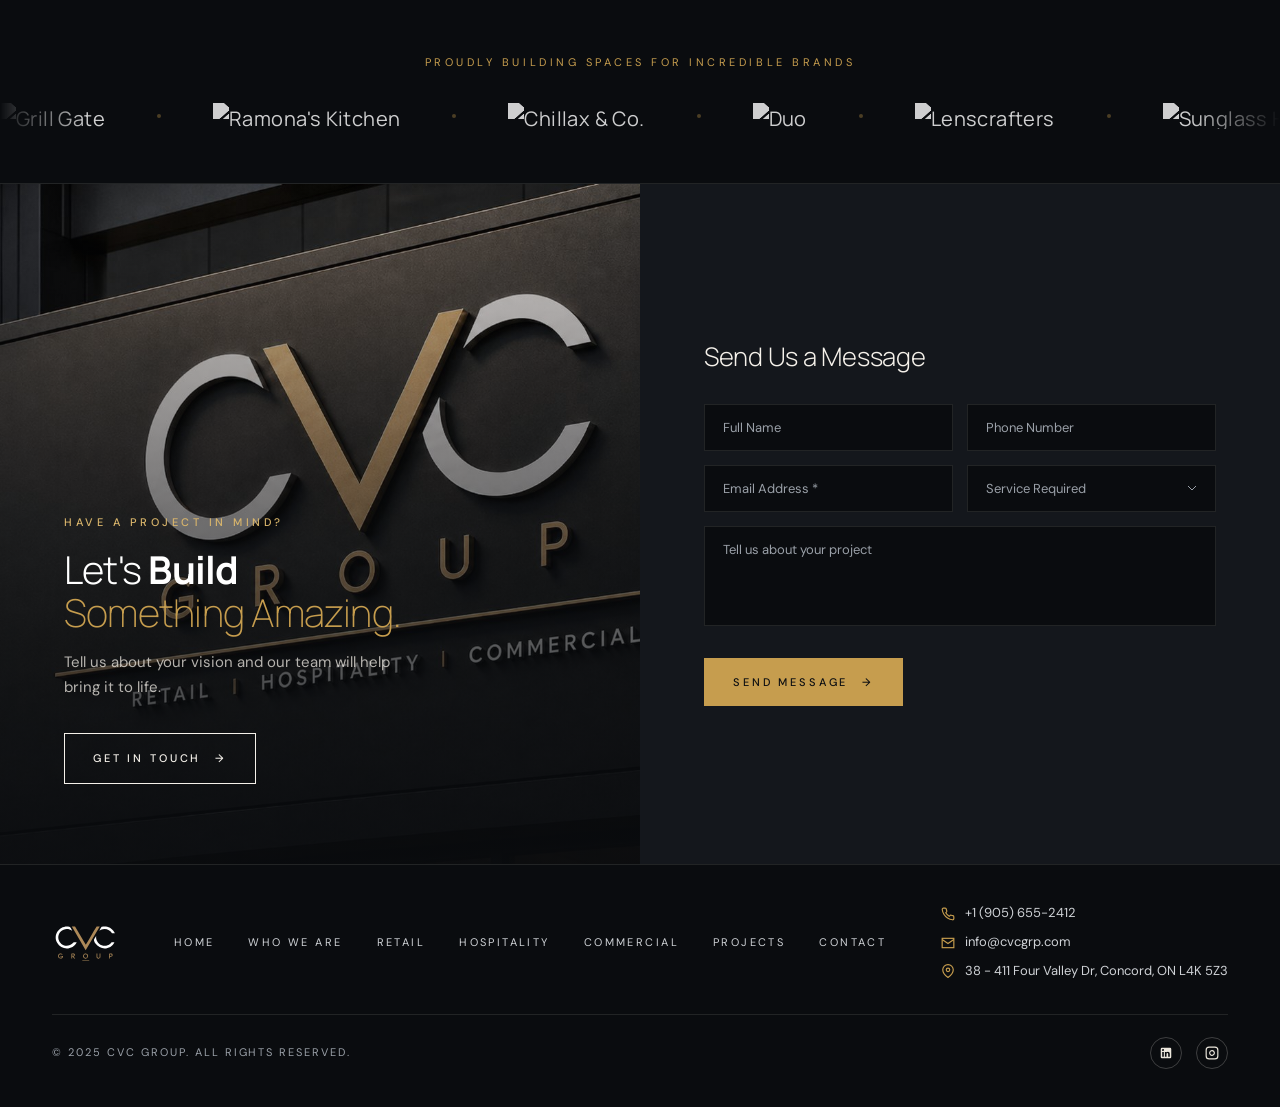
==== commit 79bfdd05: "Add files via upload" ====
--- a/index.html
+++ b/index.html
@@ -192,7 +192,7 @@
 
       <div class="approach-item">
         <div class="approach-front">
-          <svg class="approach-icon" viewBox="0 0 48 48" fill="none" stroke="currentColor" stroke-width="1.4"><rect x="13" y="9" width="22" height="30" rx="2"/><path d="M20 9v-2h8v2"/><path d="M19 21h10M19 27h10M19 33h6"/><path d="M15 21l2 2 3-3"/></svg>
+          <svg class="approach-icon" viewBox="0 0 48 48" fill="none" stroke="currentColor" stroke-width="1.4"><rect x="7" y="10" width="34" height="28" rx="1"/><path d="M7 22h34M7 30h34"/><path d="M18 10v12M28 22v16"/><path d="M7 30h11v8"/></svg>
           <h4>Pre-Construction<br>Planning</h4>
         </div>
         <div class="approach-back">
@@ -203,7 +203,7 @@
 
       <div class="approach-item">
         <div class="approach-front">
-          <svg class="approach-icon" viewBox="0 0 48 48" fill="none" stroke="currentColor" stroke-width="1.4"><circle cx="24" cy="24" r="15"/><path d="M24 12v24"/><path d="M18 18h8a4 4 0 0 1 0 8h-4a4 4 0 0 0 0 8h8"/></svg>
+          <svg class="approach-icon" viewBox="0 0 48 48" fill="none" stroke="currentColor" stroke-width="1.4"><ellipse cx="24" cy="14" rx="10" ry="4"/><path d="M14 14v6c0 2.2 4.5 4 10 4s10-1.8 10-4v-6"/><path d="M14 20v6c0 2.2 4.5 4 10 4s10-1.8 10-4v-6"/><path d="M14 26v6c0 2.2 4.5 4 10 4s10-1.8 10-4v-6"/></svg>
           <h4>Budgeting &amp;<br>Value Engineering</h4>
         </div>
         <div class="approach-back">
@@ -214,7 +214,7 @@
 
       <div class="approach-item">
         <div class="approach-front">
-          <svg class="approach-icon" viewBox="0 0 48 48" fill="none" stroke="currentColor" stroke-width="1.4"><rect x="11" y="7" width="22" height="30" rx="2"/><path d="M17 16h10M17 22h10M17 28h6"/><path d="M31 30l4 4m0 0l2-2m-2 2l-2 2"/><circle cx="35" cy="34" r="6"/><path d="M33 34l1.5 1.5L37 32"/></svg>
+          <svg class="approach-icon" viewBox="0 0 48 48" fill="none" stroke="currentColor" stroke-width="1.4"><rect x="12" y="6" width="24" height="36" rx="2"/><path d="M18 16h12M18 22h12M18 28h7"/><path d="M25 34l3 3 6-6"/></svg>
           <h4>Permits &amp; Code<br>Coordination</h4>
         </div>
         <div class="approach-back">
@@ -225,7 +225,7 @@
 
       <div class="approach-item">
         <div class="approach-front">
-          <svg class="approach-icon" viewBox="0 0 48 48" fill="none" stroke="currentColor" stroke-width="1.4"><path d="M10 30h28"/><path d="M24 14v6"/><path d="M15 30v-5a9 9 0 0 1 18 0v5"/><rect x="8" y="30" width="32" height="5" rx="1"/><path d="M20 40h8"/></svg>
+          <svg class="approach-icon" viewBox="0 0 48 48" fill="none" stroke="currentColor" stroke-width="1.4"><circle cx="24" cy="13" r="6"/><path d="M12 44c0-9 5-15 12-15s12 6 12 15z"/></svg>
           <h4>Construction<br>Management</h4>
         </div>
         <div class="approach-back">
@@ -236,7 +236,7 @@
 
       <div class="approach-item">
         <div class="approach-front">
-          <svg class="approach-icon" viewBox="0 0 48 48" fill="none" stroke="currentColor" stroke-width="1.4"><rect x="8" y="18" width="32" height="14" rx="1"/><path d="M8 24h32M8 28h32"/><path d="M14 18v14M24 18v14M34 18v14"/><path d="M36 12l4 6M28 10l2 8"/></svg>
+          <svg class="approach-icon" viewBox="0 0 48 48" fill="none" stroke="currentColor" stroke-width="1.4"><rect x="6" y="18" width="36" height="14" rx="1"/><path d="M6 23h36M6 27h36"/><path d="M15 18v14M25 18v14"/><path d="M10 14l3 4M22 12l2 6M34 13l-3 5"/></svg>
           <h4>Millwork &amp;<br>Custom Finishes</h4>
         </div>
         <div class="approach-back">
@@ -247,7 +247,7 @@
 
       <div class="approach-item">
         <div class="approach-front">
-          <svg class="approach-icon" viewBox="0 0 48 48" fill="none" stroke="currentColor" stroke-width="1.4"><path d="M10 22L24 10l14 12"/><rect x="14" y="22" width="20" height="18" rx="1"/><rect x="20" y="30" width="8" height="10" rx="1"/><circle cx="34" cy="18" r="4"/><path d="M34 22v4"/></svg>
+          <svg class="approach-icon" viewBox="0 0 48 48" fill="none" stroke="currentColor" stroke-width="1.4"><path d="M8 22L24 8l16 14"/><rect x="12" y="22" width="24" height="18" rx="1"/><rect x="19" y="30" width="10" height="10"/><path d="M31 27a3 3 0 1 1-6 0 3 3 0 0 1 6 0zM28 30v4M26 33h4"/></svg>
           <h4>Final Turnover &amp;<br>Ongoing Support</h4>
         </div>
         <div class="approach-back">
@@ -329,66 +329,66 @@
     <div class="brands-rows">
       <!-- Row 1: left to right -->
       <div class="brand-row brand-row-1">
-        <span class="brand-logo sans">▲ Grill Gate</span>
-        <span class="brand-sep"></span>
-        <span class="brand-logo">Ramona's Kitchen</span>
-        <span class="brand-sep"></span>
-        <span class="brand-logo">Chillax &amp; Co.</span>
-        <span class="brand-sep"></span>
-        <span class="brand-logo sans">DUO</span>
-        <span class="brand-sep"></span>
-        <span class="brand-logo sans">LensCrafters</span>
-        <span class="brand-sep"></span>
-        <span class="brand-logo sans">○ sunglass hut</span>
-        <span class="brand-sep"></span>
-        <span class="brand-logo">Aerie</span>
+        <img src="images/logo-grill-gate.png" alt="Grill Gate" style="height:26px;width:auto;display:block;opacity:0.8;filter:brightness(0) invert(1);">
+        <span class="brand-sep"></span>
+        <img src="images/logo-ramonas.png" alt="Ramona's Kitchen" style="height:26px;width:auto;display:block;opacity:0.8;filter:brightness(0) invert(1);">
+        <span class="brand-sep"></span>
+        <img src="images/logo-chillax.png" alt="Chillax & Co." style="height:26px;width:auto;display:block;opacity:0.8;filter:brightness(0) invert(1);">
+        <span class="brand-sep"></span>
+        <img src="images/logo-duo.png" alt="Duo" style="height:26px;width:auto;display:block;opacity:0.8;filter:brightness(0) invert(1);">
+        <span class="brand-sep"></span>
+        <img src="images/logo-lenscrafters.png" alt="Lenscrafters" style="height:26px;width:auto;display:block;opacity:0.8;filter:brightness(0) invert(1);">
+        <span class="brand-sep"></span>
+        <img src="images/logo-sunglass-hut.png" alt="Sunglass Hut" style="height:26px;width:auto;display:block;opacity:0.8;filter:brightness(0) invert(1);">
+        <span class="brand-sep"></span>
+        <img src="images/logo-aerie.png" alt="Aerie" style="height:26px;width:auto;display:block;opacity:0.8;filter:brightness(0) invert(1);">
         <span class="brand-sep"></span>
         <!-- Duplicate for seamless loop -->
-        <span class="brand-logo sans">▲ Grill Gate</span>
-        <span class="brand-sep"></span>
-        <span class="brand-logo">Ramona's Kitchen</span>
-        <span class="brand-sep"></span>
-        <span class="brand-logo">Chillax &amp; Co.</span>
-        <span class="brand-sep"></span>
-        <span class="brand-logo sans">DUO</span>
-        <span class="brand-sep"></span>
-        <span class="brand-logo sans">LensCrafters</span>
-        <span class="brand-sep"></span>
-        <span class="brand-logo sans">○ sunglass hut</span>
-        <span class="brand-sep"></span>
-        <span class="brand-logo">Aerie</span>
+        <img src="images/logo-grill-gate.png" alt="Grill Gate" style="height:26px;width:auto;display:block;opacity:0.8;filter:brightness(0) invert(1);">
+        <span class="brand-sep"></span>
+        <img src="images/logo-ramonas.png" alt="Ramona's Kitchen" style="height:26px;width:auto;display:block;opacity:0.8;filter:brightness(0) invert(1);">
+        <span class="brand-sep"></span>
+        <img src="images/logo-chillax.png" alt="Chillax & Co." style="height:26px;width:auto;display:block;opacity:0.8;filter:brightness(0) invert(1);">
+        <span class="brand-sep"></span>
+        <img src="images/logo-duo.png" alt="Duo" style="height:26px;width:auto;display:block;opacity:0.8;filter:brightness(0) invert(1);">
+        <span class="brand-sep"></span>
+        <img src="images/logo-lenscrafters.png" alt="Lenscrafters" style="height:26px;width:auto;display:block;opacity:0.8;filter:brightness(0) invert(1);">
+        <span class="brand-sep"></span>
+        <img src="images/logo-sunglass-hut.png" alt="Sunglass Hut" style="height:26px;width:auto;display:block;opacity:0.8;filter:brightness(0) invert(1);">
+        <span class="brand-sep"></span>
+        <img src="images/logo-aerie.png" alt="Aerie" style="height:26px;width:auto;display:block;opacity:0.8;filter:brightness(0) invert(1);">
         <span class="brand-sep"></span>
       </div>
       <!-- Row 2: right to left -->
       <div class="brand-row brand-row-2">
-        <span class="brand-logo sans">○ sunglass hut</span>
-        <span class="brand-sep"></span>
-        <span class="brand-logo">Aerie</span>
-        <span class="brand-sep"></span>
-        <span class="brand-logo sans">LensCrafters</span>
-        <span class="brand-sep"></span>
-        <span class="brand-logo sans">DUO</span>
-        <span class="brand-sep"></span>
-        <span class="brand-logo">Chillax &amp; Co.</span>
-        <span class="brand-sep"></span>
-        <span class="brand-logo">Ramona's Kitchen</span>
-        <span class="brand-sep"></span>
-        <span class="brand-logo sans">▲ Grill Gate</span>
+        <img src="images/logo-sunglass-hut.png" alt="Sunglass Hut" style="height:26px;width:auto;display:block;opacity:0.8;filter:brightness(0) invert(1);">
+        <span class="brand-sep"></span>
+        <img src="images/logo-aerie.png" alt="Aerie" style="height:26px;width:auto;display:block;opacity:0.8;filter:brightness(0) invert(1);">
+        <span class="brand-sep"></span>
+        <img src="images/logo-lenscrafters.png" alt="Lenscrafters" style="height:26px;width:auto;display:block;opacity:0.8;filter:brightness(0) invert(1);">
+        <span class="brand-sep"></span>
+        <img src="images/logo-duo.png" alt="Duo" style="height:26px;width:auto;display:block;opacity:0.8;filter:brightness(0) invert(1);">
+        <span class="brand-sep"></span>
+        <img src="images/logo-chillax.png" alt="Chillax & Co." style="height:26px;width:auto;display:block;opacity:0.8;filter:brightness(0) invert(1);">
+        <span class="brand-sep"></span>
+        <img src="images/logo-ramonas.png" alt="Ramona's Kitchen" style="height:26px;width:auto;display:block;opacity:0.8;filter:brightness(0) invert(1);">
+        <span class="brand-sep"></span>
+        <img src="images/logo-grill-gate.png" alt="Grill Gate" style="height:26px;width:auto;display:block;opacity:0.8;filter:brightness(0) invert(1);">
         <span class="brand-sep"></span>
         <!-- Duplicate -->
-        <span class="brand-logo sans">○ sunglass hut</span>
-        <span class="brand-sep"></span>
-        <span class="brand-logo">Aerie</span>
-        <span class="brand-sep"></span>
-        <span class="brand-logo sans">LensCrafters</span>
-        <span class="brand-sep"></span>
-        <span class="brand-logo sans">DUO</span>
-        <span class="brand-sep"></span>
-        <span class="brand-logo">Chillax &amp; Co.</span>
-        <span class="brand-sep"></span>
-        <span class="brand-logo">Ramona's Kitchen</span>
-        <span class="brand-sep"></span>
-        <span class="brand-logo sans">▲ Grill Gate</span>
+        <img src="images/logo-sunglass-hut.png" alt="Sunglass Hut" style="height:26px;width:auto;display:block;opacity:0.8;filter:brightness(0) invert(1);">
+        <span class="brand-sep"></span>
+        <img src="images/logo-aerie.png" alt="Aerie" style="height:26px;width:auto;display:block;opacity:0.8;filter:brightness(0) invert(1);">
+        <span class="brand-sep"></span>
+        <img src="images/logo-lenscrafters.png" alt="Lenscrafters" style="height:26px;width:auto;display:block;opacity:0.8;filter:brightness(0) invert(1);">
+        <span class="brand-sep"></span>
+        <img src="images/logo-duo.png" alt="Duo" style="height:26px;width:auto;display:block;opacity:0.8;filter:brightness(0) invert(1);">
+        <span class="brand-sep"></span>
+        <img src="images/logo-chillax.png" alt="Chillax & Co." style="height:26px;width:auto;display:block;opacity:0.8;filter:brightness(0) invert(1);">
+        <span class="brand-sep"></span>
+        <img src="images/logo-ramonas.png" alt="Ramona's Kitchen" style="height:26px;width:auto;display:block;opacity:0.8;filter:brightness(0) invert(1);">
+        <span class="brand-sep"></span>
+        <img src="images/logo-grill-gate.png" alt="Grill Gate" style="height:26px;width:auto;display:block;opacity:0.8;filter:brightness(0) invert(1);">
         <span class="brand-sep"></span>
       </div>
     </div>
